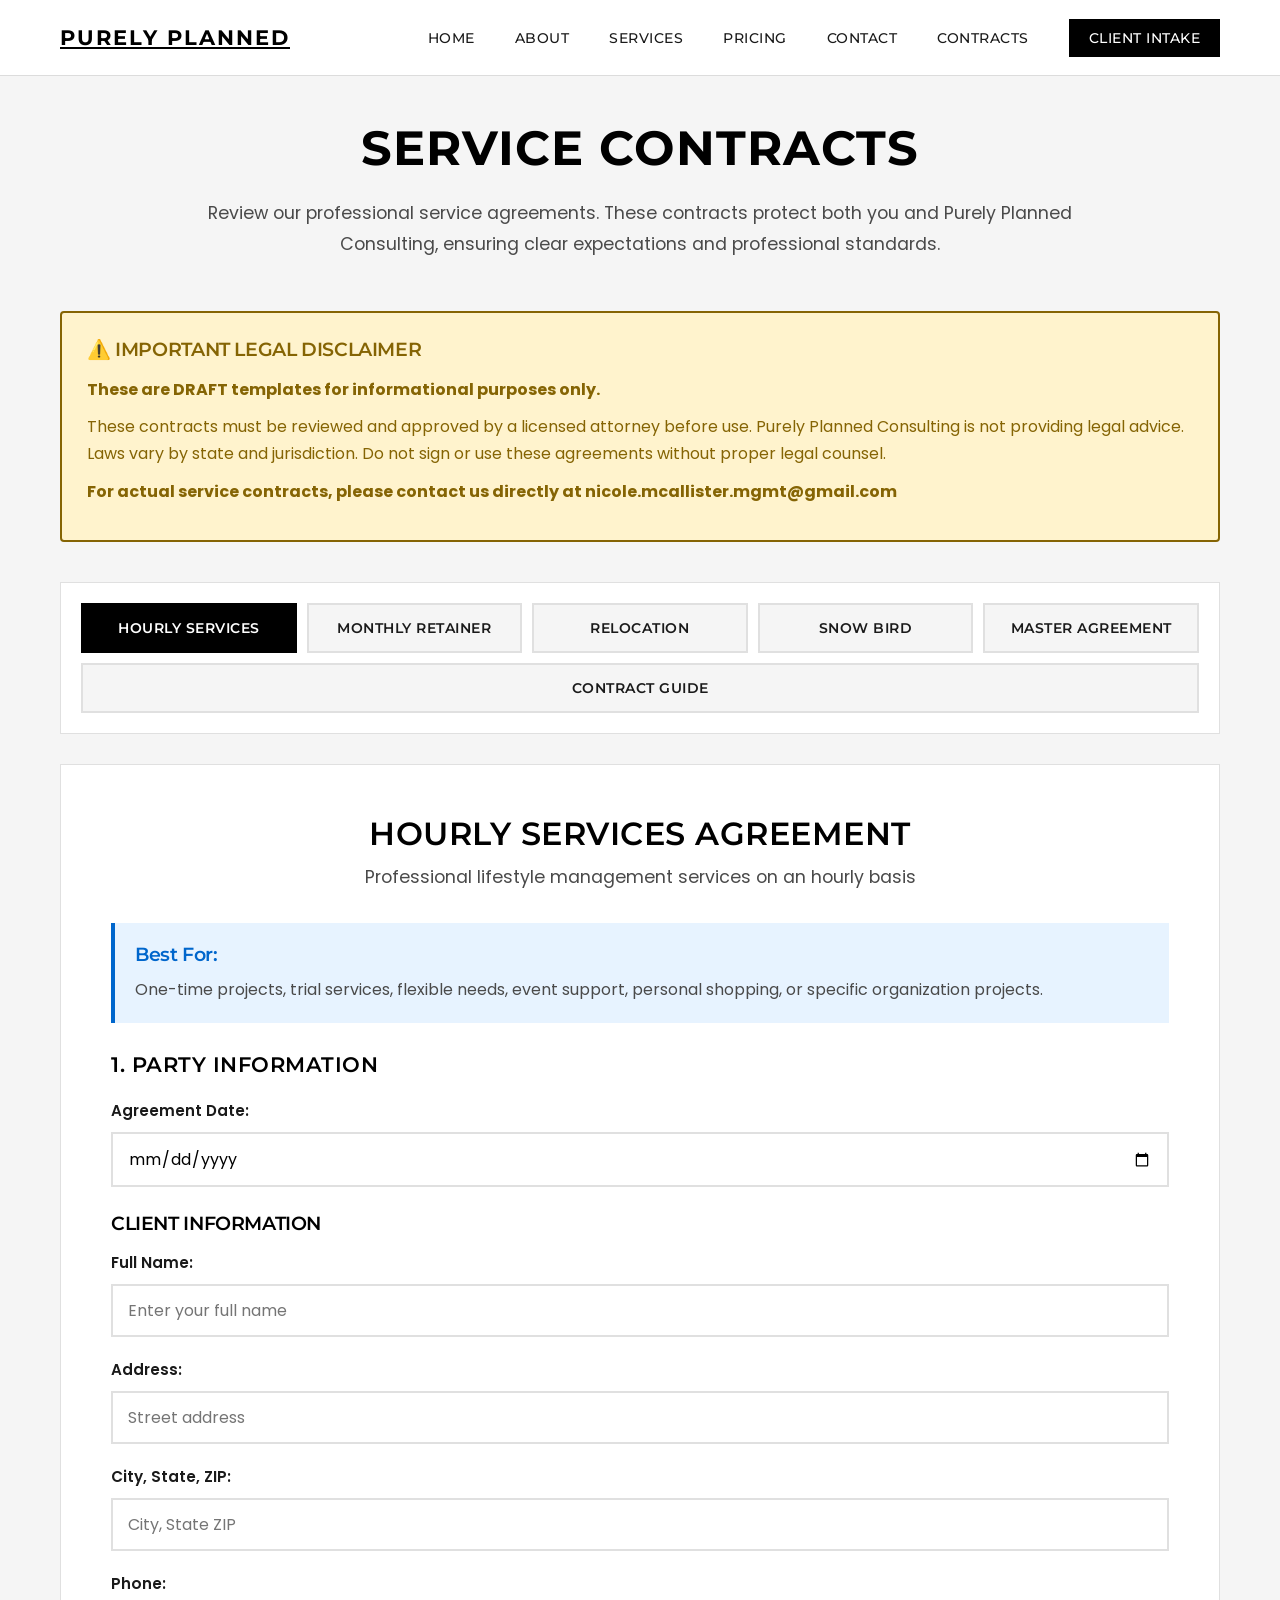
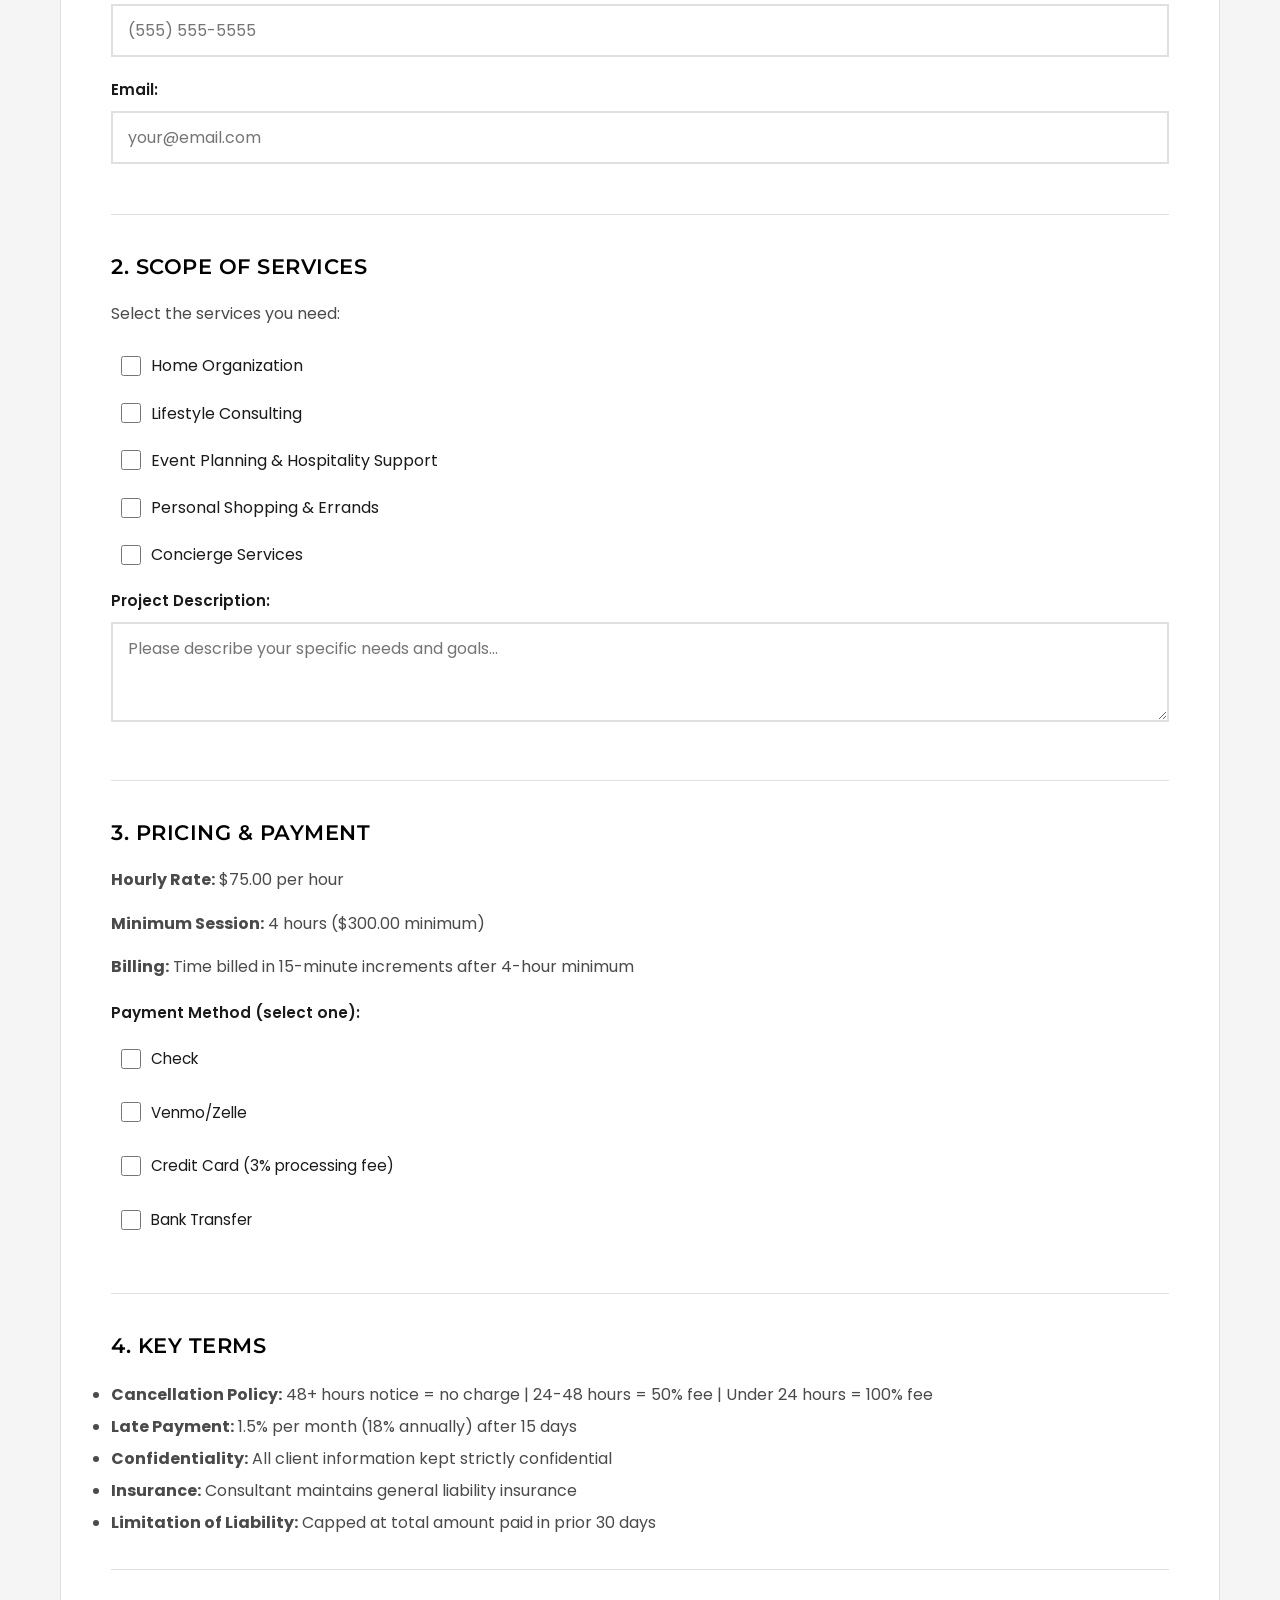
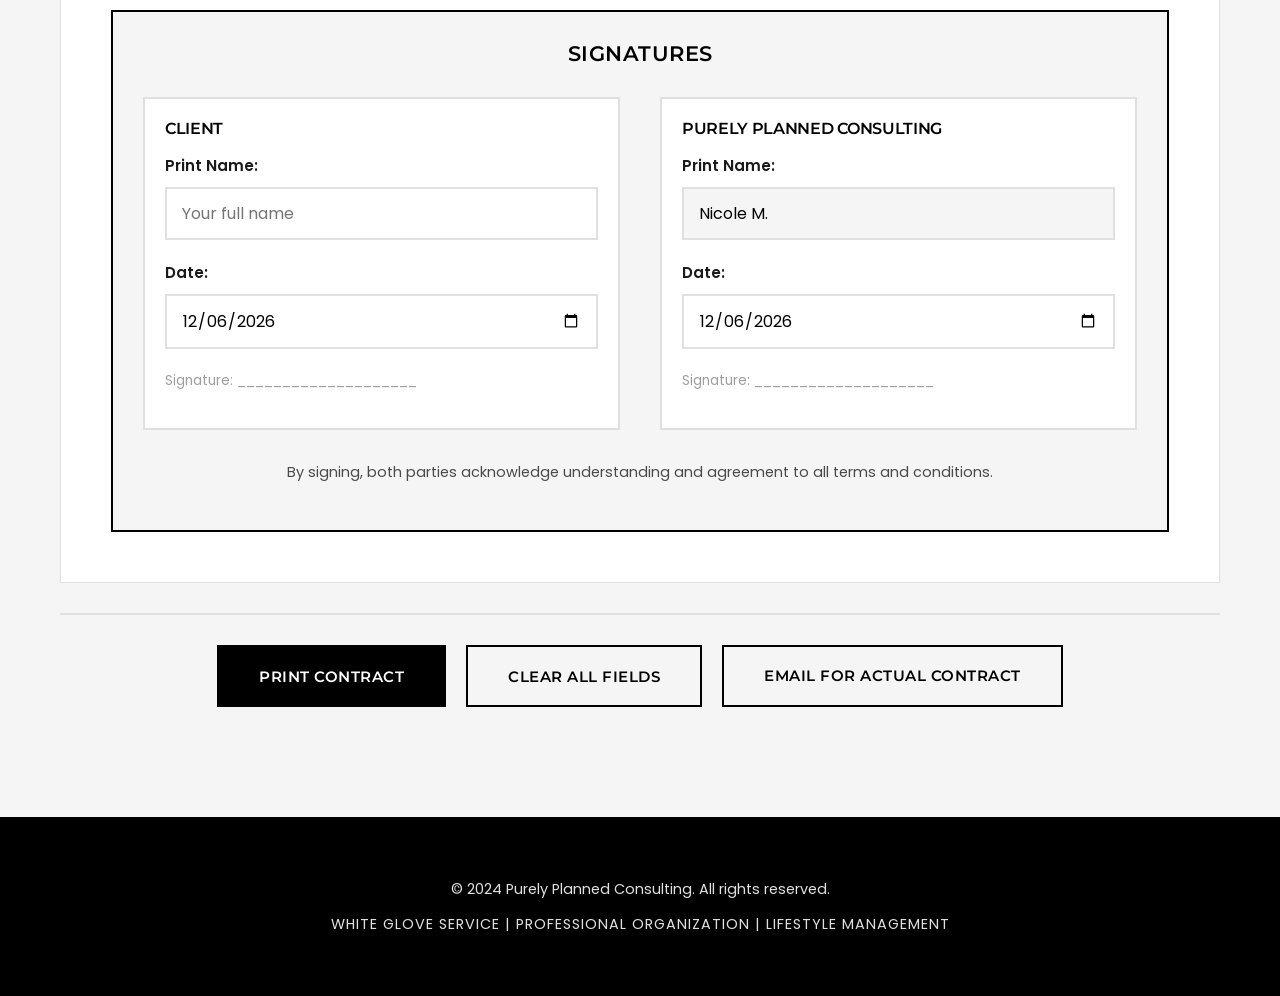
==== contracts.html @ 3cd2826c "Add interactive contracts viewer with fillable forms - Create contracts.html with tab-based interfac" ====
<!DOCTYPE html>
<html lang="en">
<head>
    <meta charset="UTF-8">
    <meta name="viewport" content="width=device-width, initial-scale=1.0">
    <meta name="description" content="Service Contracts - Purely Planned Consulting">
    <title>Service Contracts | Purely Planned Consulting</title>
    <link rel="stylesheet" href="styles.css">
    <link rel="stylesheet" href="intake-styles.css">
    <link rel="preconnect" href="https://fonts.googleapis.com">
    <link rel="preconnect" href="https://fonts.gstatic.com" crossorigin>
    <link href="https://fonts.googleapis.com/css2?family=Montserrat:wght@300;400;500;600;700&family=Poppins:wght@300;400;500;600&display=swap" rel="stylesheet">
    <style>
        .contracts-page {
            padding: 120px 0 80px;
            background-color: var(--color-off-white);
            min-height: 100vh;
        }

        .contracts-header {
            text-align: center;
            max-width: 900px;
            margin: 0 auto 50px;
        }

        .contracts-header h1 {
            color: var(--color-black);
            font-size: 3rem;
            margin-bottom: 20px;
            text-transform: uppercase;
            letter-spacing: 1px;
        }

        .legal-disclaimer {
            background-color: #fff3cd;
            border: 2px solid #856404;
            padding: 25px;
            margin-bottom: 40px;
            border-radius: 4px;
        }

        .legal-disclaimer h3 {
            color: #856404;
            margin-bottom: 15px;
            font-size: 1.2rem;
        }

        .legal-disclaimer p {
            color: #856404;
            margin-bottom: 10px;
            line-height: 1.7;
        }

        .contract-tabs {
            display: flex;
            flex-wrap: wrap;
            gap: 10px;
            margin-bottom: 30px;
            background-color: white;
            padding: 20px;
            border: 1px solid var(--color-very-light-gray);
        }

        .tab-button {
            flex: 1;
            min-width: 180px;
            padding: 15px 20px;
            background-color: var(--color-off-white);
            border: 2px solid var(--color-very-light-gray);
            color: var(--color-dark-gray);
            font-family: var(--font-heading);
            font-size: 0.85rem;
            font-weight: 600;
            text-transform: uppercase;
            letter-spacing: 0.5px;
            cursor: pointer;
            transition: var(--transition-smooth);
        }

        .tab-button:hover {
            border-color: var(--color-black);
            background-color: white;
        }

        .tab-button.active {
            background-color: var(--color-black);
            color: white;
            border-color: var(--color-black);
        }

        .contract-container {
            background-color: white;
            padding: 50px;
            border: 1px solid var(--color-very-light-gray);
            margin-bottom: 30px;
        }

        .contract-content {
            display: none;
        }

        .contract-content.active {
            display: block;
        }

        .contract-title {
            font-size: 2rem;
            color: var(--color-black);
            margin-bottom: 10px;
            text-transform: uppercase;
            letter-spacing: 0.5px;
            text-align: center;
        }

        .contract-subtitle {
            text-align: center;
            color: var(--color-medium-gray);
            margin-bottom: 30px;
            font-size: 1.1rem;
        }

        .contract-section {
            margin-bottom: 40px;
            padding-bottom: 30px;
            border-bottom: 1px solid var(--color-very-light-gray);
        }

        .contract-section:last-child {
            border-bottom: none;
        }

        .section-heading {
            font-size: 1.3rem;
            color: var(--color-black);
            margin-bottom: 20px;
            text-transform: uppercase;
            letter-spacing: 0.5px;
            font-weight: 600;
        }

        .contract-field {
            margin-bottom: 20px;
        }

        .contract-field label {
            display: block;
            font-weight: 600;
            margin-bottom: 8px;
            color: var(--color-dark-gray);
            font-size: 0.95rem;
        }

        .contract-field input[type="text"],
        .contract-field input[type="email"],
        .contract-field input[type="tel"],
        .contract-field input[type="date"],
        .contract-field textarea {
            width: 100%;
            padding: 12px 15px;
            border: 2px solid var(--color-very-light-gray);
            font-family: var(--font-body);
            font-size: 1rem;
            transition: var(--transition-fast);
        }

        .contract-field input:focus,
        .contract-field textarea:focus {
            outline: none;
            border-color: var(--color-black);
        }

        .contract-field textarea {
            resize: vertical;
            min-height: 100px;
        }

        .checkbox-group-contract {
            margin: 10px 0;
        }

        .checkbox-group-contract label {
            display: flex;
            align-items: center;
            padding: 10px;
            cursor: pointer;
            font-weight: normal;
        }

        .checkbox-group-contract input[type="checkbox"] {
            width: 20px;
            height: 20px;
            margin-right: 10px;
        }

        .signature-section {
            margin-top: 40px;
            padding: 30px;
            background-color: var(--color-off-white);
            border: 2px solid var(--color-black);
        }

        .signature-row {
            display: grid;
            grid-template-columns: 1fr 1fr;
            gap: 40px;
            margin-bottom: 30px;
        }

        .signature-box {
            padding: 20px;
            background-color: white;
            border: 2px solid var(--color-very-light-gray);
        }

        .signature-box h4 {
            color: var(--color-black);
            margin-bottom: 15px;
            text-transform: uppercase;
            font-size: 1rem;
        }

        .contract-actions {
            display: flex;
            gap: 20px;
            justify-content: center;
            margin-top: 30px;
            padding: 30px;
            background-color: var(--color-off-white);
            border-top: 2px solid var(--color-very-light-gray);
        }

        .contract-actions .btn {
            min-width: 200px;
        }

        .info-box {
            background-color: #e7f3ff;
            border-left: 4px solid #0066cc;
            padding: 20px;
            margin: 30px 0;
        }

        .info-box h4 {
            color: #0066cc;
            margin-bottom: 10px;
        }

        .info-box p {
            color: var(--color-medium-gray);
            margin: 0;
        }

        @media (max-width: 768px) {
            .contracts-page {
                padding: 100px 0 60px;
            }

            .contracts-header h1 {
                font-size: 2rem;
            }

            .contract-container {
                padding: 30px 20px;
            }

            .tab-button {
                min-width: 100%;
            }

            .signature-row {
                grid-template-columns: 1fr;
                gap: 20px;
            }

            .contract-actions {
                flex-direction: column;
            }

            .contract-actions .btn {
                width: 100%;
            }
        }

        @media print {
            .contract-tabs,
            .contract-actions,
            nav,
            footer,
            .legal-disclaimer,
            .info-box {
                display: none !important;
            }

            .contract-container {
                border: none;
                padding: 20px;
            }

            .contracts-page {
                padding: 0;
            }
        }
    </style>
</head>
<body>
    <!-- Navigation -->
    <nav id="navbar">
        <div class="container">
            <a href="index.html" class="nav-brand">PURELY PLANNED</a>
            <ul class="nav-menu">
                <li><a href="index.html#home" class="nav-link">Home</a></li>
                <li><a href="index.html#about" class="nav-link">About</a></li>
                <li><a href="index.html#services" class="nav-link">Services</a></li>
                <li><a href="index.html#pricing" class="nav-link">Pricing</a></li>
                <li><a href="index.html#contact" class="nav-link">Contact</a></li>
                <li><a href="contracts.html" class="nav-link">Contracts</a></li>
                <li><a href="intake.html" class="nav-link nav-cta">Client Intake</a></li>
            </ul>
            <button class="mobile-menu-toggle" aria-label="Toggle menu">
                <span></span>
                <span></span>
                <span></span>
            </button>
        </div>
    </nav>

    <!-- Contracts Page -->
    <section class="contracts-page">
        <div class="container">
            <div class="contracts-header">
                <h1>Service Contracts</h1>
                <p class="intake-subtitle">Review our professional service agreements. These contracts protect both you and Purely Planned Consulting, ensuring clear expectations and professional standards.</p>
            </div>

            <!-- Legal Disclaimer -->
            <div class="legal-disclaimer">
                <h3>⚠️ IMPORTANT LEGAL DISCLAIMER</h3>
                <p><strong>These are DRAFT templates for informational purposes only.</strong></p>
                <p>These contracts must be reviewed and approved by a licensed attorney before use. Purely Planned Consulting is not providing legal advice. Laws vary by state and jurisdiction. Do not sign or use these agreements without proper legal counsel.</p>
                <p><strong>For actual service contracts, please contact us directly at nicole.mcallister.mgmt@gmail.com</strong></p>
            </div>

            <!-- Contract Tabs -->
            <div class="contract-tabs">
                <button class="tab-button active" data-contract="hourly">Hourly Services</button>
                <button class="tab-button" data-contract="retainer">Monthly Retainer</button>
                <button class="tab-button" data-contract="relocation">Relocation</button>
                <button class="tab-button" data-contract="snowbird">Snow Bird</button>
                <button class="tab-button" data-contract="master">Master Agreement</button>
                <button class="tab-button" data-contract="guide">Contract Guide</button>
            </div>

            <!-- Contract Container -->
            <div class="contract-container">

                <!-- Hourly Services Contract -->
                <div id="hourly-contract" class="contract-content active">
                    <h2 class="contract-title">Hourly Services Agreement</h2>
                    <p class="contract-subtitle">Professional lifestyle management services on an hourly basis</p>

                    <div class="info-box">
                        <h4>Best For:</h4>
                        <p>One-time projects, trial services, flexible needs, event support, personal shopping, or specific organization projects.</p>
                    </div>

                    <!-- Party Information -->
                    <div class="contract-section">
                        <h3 class="section-heading">1. Party Information</h3>

                        <div class="contract-field">
                            <label>Agreement Date:</label>
                            <input type="date" id="hourly-date" class="form-input">
                        </div>

                        <h4 style="margin: 25px 0 15px; color: var(--color-black);">CLIENT INFORMATION</h4>

                        <div class="contract-field">
                            <label>Full Name:</label>
                            <input type="text" id="hourly-client-name" placeholder="Enter your full name">
                        </div>

                        <div class="contract-field">
                            <label>Address:</label>
                            <input type="text" id="hourly-client-address" placeholder="Street address">
                        </div>

                        <div class="contract-field">
                            <label>City, State, ZIP:</label>
                            <input type="text" id="hourly-client-city" placeholder="City, State ZIP">
                        </div>

                        <div class="contract-field">
                            <label>Phone:</label>
                            <input type="tel" id="hourly-client-phone" placeholder="(555) 555-5555">
                        </div>

                        <div class="contract-field">
                            <label>Email:</label>
                            <input type="email" id="hourly-client-email" placeholder="your@email.com">
                        </div>
                    </div>

                    <!-- Scope of Services -->
                    <div class="contract-section">
                        <h3 class="section-heading">2. Scope of Services</h3>
                        <p style="margin-bottom: 15px;">Select the services you need:</p>

                        <div class="checkbox-group-contract">
                            <label><input type="checkbox" name="hourly-services" value="home-organization"> Home Organization</label>
                            <label><input type="checkbox" name="hourly-services" value="lifestyle-consulting"> Lifestyle Consulting</label>
                            <label><input type="checkbox" name="hourly-services" value="event-planning"> Event Planning & Hospitality Support</label>
                            <label><input type="checkbox" name="hourly-services" value="personal-shopping"> Personal Shopping & Errands</label>
                            <label><input type="checkbox" name="hourly-services" value="concierge"> Concierge Services</label>
                        </div>

                        <div class="contract-field">
                            <label>Project Description:</label>
                            <textarea id="hourly-project-description" placeholder="Please describe your specific needs and goals..."></textarea>
                        </div>
                    </div>

                    <!-- Pricing -->
                    <div class="contract-section">
                        <h3 class="section-heading">3. Pricing & Payment</h3>
                        <p><strong>Hourly Rate:</strong> $75.00 per hour</p>
                        <p><strong>Minimum Session:</strong> 4 hours ($300.00 minimum)</p>
                        <p><strong>Billing:</strong> Time billed in 15-minute increments after 4-hour minimum</p>

                        <div class="contract-field" style="margin-top: 20px;">
                            <label>Payment Method (select one):</label>
                            <div class="checkbox-group-contract">
                                <label><input type="checkbox" name="hourly-payment" value="check"> Check</label>
                                <label><input type="checkbox" name="hourly-payment" value="venmo"> Venmo/Zelle</label>
                                <label><input type="checkbox" name="hourly-payment" value="credit"> Credit Card (3% processing fee)</label>
                                <label><input type="checkbox" name="hourly-payment" value="bank"> Bank Transfer</label>
                            </div>
                        </div>
                    </div>

                    <!-- Key Terms -->
                    <div class="contract-section">
                        <h3 class="section-heading">4. Key Terms</h3>
                        <ul style="line-height: 2; color: var(--color-medium-gray);">
                            <li><strong>Cancellation Policy:</strong> 48+ hours notice = no charge | 24-48 hours = 50% fee | Under 24 hours = 100% fee</li>
                            <li><strong>Late Payment:</strong> 1.5% per month (18% annually) after 15 days</li>
                            <li><strong>Confidentiality:</strong> All client information kept strictly confidential</li>
                            <li><strong>Insurance:</strong> Consultant maintains general liability insurance</li>
                            <li><strong>Limitation of Liability:</strong> Capped at total amount paid in prior 30 days</li>
                        </ul>
                    </div>

                    <!-- Signature Section -->
                    <div class="signature-section">
                        <h3 class="section-heading" style="text-align: center; margin-bottom: 30px;">Signatures</h3>
                        <div class="signature-row">
                            <div class="signature-box">
                                <h4>CLIENT</h4>
                                <div class="contract-field">
                                    <label>Print Name:</label>
                                    <input type="text" id="hourly-client-sig-name" placeholder="Your full name">
                                </div>
                                <div class="contract-field">
                                    <label>Date:</label>
                                    <input type="date" id="hourly-client-sig-date">
                                </div>
                                <p style="font-size: 0.85rem; color: var(--color-light-gray); margin-top: 15px;">Signature: ____________________</p>
                            </div>
                            <div class="signature-box">
                                <h4>PURELY PLANNED CONSULTING</h4>
                                <div class="contract-field">
                                    <label>Print Name:</label>
                                    <input type="text" value="Nicole M." readonly style="background-color: var(--color-off-white);">
                                </div>
                                <div class="contract-field">
                                    <label>Date:</label>
                                    <input type="date" id="hourly-consultant-sig-date">
                                </div>
                                <p style="font-size: 0.85rem; color: var(--color-light-gray); margin-top: 15px;">Signature: ____________________</p>
                            </div>
                        </div>
                        <p style="text-align: center; margin-top: 20px; font-size: 0.9rem; color: var(--color-medium-gray);">By signing, both parties acknowledge understanding and agreement to all terms and conditions.</p>
                    </div>
                </div>

                <!-- Additional contract sections will be loaded by JavaScript -->
                <div id="retainer-contract" class="contract-content">
                    <h2 class="contract-title">Monthly Retainer Agreement</h2>
                    <p class="contract-subtitle">Ongoing lifestyle management services with priority benefits</p>

                    <div class="info-box">
                        <h4>Best For:</h4>
                        <p>Clients needing 20+ hours per month, recurring services, priority scheduling, and dedicated support. This is the most cost-effective option for ongoing needs.</p>
                    </div>

                    <p style="text-align: center; padding: 60px; color: var(--color-medium-gray);">
                        <strong>Monthly Retainer Agreement</strong><br><br>
                        For the complete retainer agreement with customizable hour packages, pricing tiers, and comprehensive terms,<br>
                        please contact us at <a href="mailto:nicole.mcallister.mgmt@gmail.com">nicole.mcallister.mgmt@gmail.com</a>
                    </p>

                    <div class="contract-section">
                        <h3 class="section-heading">Key Features</h3>
                        <ul style="line-height: 2; color: var(--color-medium-gray);">
                            <li><strong>Discounted Rates:</strong> $67.50-$75/hour depending on commitment level</li>
                            <li><strong>Priority Scheduling:</strong> Guaranteed availability within preferred time windows</li>
                            <li><strong>Dedicated Support:</strong> Direct line for urgent requests, 4-hour response time</li>
                            <li><strong>Hour Packages:</strong> 20, 30, or 40 hours per month options</li>
                            <li><strong>Rollover Options:</strong> Unused hours may roll to next month</li>
                            <li><strong>All Services Included:</strong> Full access to all service categories</li>
                            <li><strong>Monthly Reports:</strong> Detailed usage and activity summaries</li>
                        </ul>
                    </div>
                </div>

                <div id="relocation-contract" class="contract-content">
                    <h2 class="contract-title">Relocation Services Agreement</h2>
                    <p class="contract-subtitle">Complete moving project management from planning through setup</p>

                    <div class="info-box">
                        <h4>Best For:</h4>
                        <p>Local or long-distance moves, executive relocations, downsizing projects. Comprehensive coordination from pre-move planning through final setup.</p>
                    </div>

                    <p style="text-align: center; padding: 60px; color: var(--color-medium-gray);">
                        <strong>Relocation Services Agreement</strong><br><br>
                        For the complete relocation agreement with multi-phase timelines, vendor coordination protocols, and comprehensive scope options,<br>
                        please contact us at <a href="mailto:nicole.mcallister.mgmt@gmail.com">nicole.mcallister.mgmt@gmail.com</a>
                    </p>

                    <div class="contract-section">
                        <h3 class="section-heading">Service Phases</h3>
                        <ul style="line-height: 2; color: var(--color-medium-gray);">
                            <li><strong>Phase 1 - Pre-Move Planning:</strong> Assessment, decluttering, timeline creation, vendor selection</li>
                            <li><strong>Phase 2 - Packing:</strong> Coordination, supervision, inventory system, special items handling</li>
                            <li><strong>Phase 3 - Move Day:</strong> On-site supervision, mover coordination, problem-solving</li>
                            <li><strong>Phase 4 - Unpacking & Setup:</strong> Organization, placement, home setup, final walkthrough</li>
                        </ul>
                    </div>

                    <div class="contract-section">
                        <h3 class="section-heading">Pricing Options</h3>
                        <ul style="line-height: 2; color: var(--color-medium-gray);">
                            <li><strong>Flat Fee Package:</strong> Starting at $2,000 for local moves (based on scope)</li>
                            <li><strong>Hourly Rate:</strong> $75/hour (estimated hours provided upfront)</li>
                            <li><strong>Hybrid:</strong> Fixed fee for planning + hourly for execution</li>
                        </ul>
                    </div>
                </div>

                <div id="snowbird-contract" class="contract-content">
                    <h2 class="contract-title">Snow Bird Seasonal Services</h2>
                    <p class="contract-subtitle">Property management for seasonal residents</p>

                    <div class="info-box">
                        <h4>Best For:</h4>
                        <p>Clients who split time between two properties (3-6 months each). Perfect for snowbirds heading to Florida, Arizona, or California for winter/summer seasons.</p>
                    </div>

                    <p style="text-align: center; padding: 60px; color: var(--color-medium-gray);">
                        <strong>Snow Bird Seasonal Services Agreement</strong><br><br>
                        For the complete snow bird agreement with property opening/closing protocols, emergency response procedures, and seasonal package pricing,<br>
                        please contact us at <a href="mailto:nicole.mcallister.mgmt@gmail.com">nicole.mcallister.mgmt@gmail.com</a>
                    </p>

                    <div class="contract-section">
                        <h3 class="section-heading">Included Services</h3>

                        <h4 style="margin: 20px 0 10px; color: var(--color-black);">Property Closing (Before Departure)</h4>
                        <ul style="line-height: 2; color: var(--color-medium-gray);">
                            <li>Deep cleaning coordination</li>
                            <li>Pack and store seasonal items</li>
                            <li>Adjust utilities, water, HVAC</li>
                            <li>Security system setup</li>
                            <li>Mail hold/forwarding</li>
                            <li>Final walkthrough</li>
                        </ul>

                        <h4 style="margin: 20px 0 10px; color: var(--color-black);">Property Opening (Before Arrival)</h4>
                        <ul style="line-height: 2; color: var(--color-medium-gray);">
                            <li>Pre-arrival deep cleaning</li>
                            <li>Turn on utilities 48 hours ahead</li>
                            <li>Test all systems</li>
                            <li>Grocery shopping and restocking</li>
                            <li>Unpack seasonal items</li>
                            <li>Welcome home preparation</li>
                        </ul>

                        <h4 style="margin: 20px 0 10px; color: var(--color-black);">During Absence</h4>
                        <ul style="line-height: 2; color: var(--color-medium-gray);">
                            <li>Weekly, bi-weekly, or monthly property checks</li>
                            <li>Visual inspection for issues</li>
                            <li>Run water and flush toilets</li>
                            <li>Mail and package collection</li>
                            <li>Vendor coordination (landscaping, pool, snow removal)</li>
                            <li>Emergency response 24/7</li>
                        </ul>
                    </div>
                </div>

                <div id="master-contract" class="contract-content">
                    <h2 class="contract-title">Master Services Agreement & NDA</h2>
                    <p class="contract-subtitle">Comprehensive confidentiality and service terms</p>

                    <div class="info-box">
                        <h4>Best For:</h4>
                        <p>Executive clients, high-profile individuals, medical professionals, and anyone requiring strict confidentiality. Strongest privacy protections available.</p>
                    </div>

                    <p style="text-align: center; padding: 60px; color: var(--color-medium-gray);">
                        <strong>Master Services Agreement & Non-Disclosure Agreement</strong><br><br>
                        For the complete master agreement with comprehensive confidentiality provisions, professional standards, and umbrella terms for all services,<br>
                        please contact us at <a href="mailto:nicole.mcallister.mgmt@gmail.com">nicole.mcallister.mgmt@gmail.com</a>
                    </p>

                    <div class="contract-section">
                        <h3 class="section-heading">Confidentiality Protections</h3>
                        <ul style="line-height: 2; color: var(--color-medium-gray);">
                            <li><strong>Complete Privacy:</strong> Never disclose client identity, name, address, or details</li>
                            <li><strong>No Photography:</strong> Absolutely no photos without explicit written permission</li>
                            <li><strong>No Social Media:</strong> Never mention, tag, or reference clients online</li>
                            <li><strong>Indefinite Duration:</strong> Confidentiality survives termination forever</li>
                            <li><strong>Property Security:</strong> All access codes, keys kept completely secure</li>
                            <li><strong>Third-Party Restrictions:</strong> Minimal information shared with vendors</li>
                            <li><strong>Professional Discretion:</strong> Enhanced security for executive clients</li>
                        </ul>
                    </div>

                    <div class="contract-section">
                        <h3 class="section-heading">Who Should Use This Agreement</h3>
                        <ul style="line-height: 2; color: var(--color-medium-gray);">
                            <li>Fortune 500 executives and C-suite professionals</li>
                            <li>High-profile individuals requiring discretion</li>
                            <li>Medical professionals and healthcare executives</li>
                            <li>Clients with significant privacy concerns</li>
                            <li>Anyone requiring umbrella agreement for multiple service types</li>
                        </ul>
                    </div>
                </div>

                <div id="guide-contract" class="contract-content">
                    <h2 class="contract-title">Contract Selection Guide</h2>
                    <p class="contract-subtitle">Which contract is right for you?</p>

                    <div class="contract-section">
                        <h3 class="section-heading">Quick Decision Tree</h3>

                        <div style="background-color: var(--color-off-white); padding: 30px; margin: 20px 0;">
                            <h4 style="color: var(--color-black); margin-bottom: 15px;">Is this a one-time project?</h4>
                            <ul style="line-height: 2; color: var(--color-medium-gray);">
                                <li><strong>Moving/Relocation?</strong> → Use <strong>Relocation Services Agreement</strong></li>
                                <li><strong>Other single project?</strong> → Use <strong>Hourly Services Agreement</strong></li>
                            </ul>
                        </div>

                        <div style="background-color: var(--color-off-white); padding: 30px; margin: 20px 0;">
                            <h4 style="color: var(--color-black); margin-bottom: 15px;">Is this ongoing service?</h4>
                            <ul style="line-height: 2; color: var(--color-medium-gray);">
                                <li><strong>20+ hours per month?</strong> → Use <strong>Monthly Retainer Agreement</strong></li>
                                <li><strong>Seasonal/two properties?</strong> → Use <strong>Snow Bird Services Agreement</strong></li>
                                <li><strong>Less than 20 hours/month?</strong> → Use <strong>Hourly Services Agreement</strong></li>
                            </ul>
                        </div>

                        <div style="background-color: var(--color-off-white); padding: 30px; margin: 20px 0;">
                            <h4 style="color: var(--color-black); margin-bottom: 15px;">Extra confidentiality needed?</h4>
                            <ul style="line-height: 2; color: var(--color-medium-gray);">
                                <li><strong>Executive or high-profile?</strong> → Use <strong>Master Services Agreement</strong></li>
                                <li><strong>Standard privacy sufficient?</strong> → Use service-specific agreement</li>
                            </ul>
                        </div>
                    </div>

                    <div class="contract-section">
                        <h3 class="section-heading">What's Included in Each Contract</h3>

                        <h4 style="margin: 20px 0 10px; color: var(--color-black);">1. Hourly Services Agreement</h4>
                        <p style="color: var(--color-medium-gray); margin-bottom: 15px;">✓ $75/hour | 4-hour minimum | Flexible services | Cancellation policy | Confidentiality</p>

                        <h4 style="margin: 20px 0 10px; color: var(--color-black);">2. Monthly Retainer Agreement</h4>
                        <p style="color: var(--color-medium-gray); margin-bottom: 15px;">✓ Discounted rates | Priority scheduling | Hour packages | Rollover options | Monthly reports</p>

                        <h4 style="margin: 20px 0 10px; color: var(--color-black);">3. Relocation Services</h4>
                        <p style="color: var(--color-medium-gray); margin-bottom: 15px;">✓ Multi-phase timeline | Vendor coordination | Packing supervision | Move day support | Setup</p>

                        <h4 style="margin: 20px 0 10px; color: var(--color-black);">4. Snow Bird Services</h4>
                        <p style="color: var(--color-medium-gray); margin-bottom: 15px;">✓ Property opening/closing | Regular checks | Emergency response | Vendor oversight | Travel prep</p>

                        <h4 style="margin: 20px 0 10px; color: var(--color-black);">5. Master Agreement & NDA</h4>
                        <p style="color: var(--color-medium-gray); margin-bottom: 15px;">✓ Comprehensive NDA | Executive privacy | No photography | Indefinite confidentiality</p>
                    </div>

                    <div class="contract-section">
                        <h3 class="section-heading">Next Steps</h3>
                        <ol style="line-height: 2.5; color: var(--color-medium-gray);">
                            <li>Review the appropriate contract for your needs</li>
                            <li>Fill in your information in the fillable fields (optional)</li>
                            <li>Print or download for your records</li>
                            <li>Contact us at <a href="mailto:nicole.mcallister.mgmt@gmail.com">nicole.mcallister.mgmt@gmail.com</a> to discuss</li>
                            <li>Schedule initial consultation to finalize terms</li>
                            <li>Sign attorney-reviewed final agreement before services begin</li>
                        </ol>
                    </div>

                    <div class="info-box" style="background-color: #fff3cd; border-color: #856404;">
                        <h4 style="color: #856404;">Remember:</h4>
                        <p style="color: #856404;">These are informational drafts only. All contracts must be reviewed by a licensed attorney before signing. Contact us directly for attorney-approved service agreements.</p>
                    </div>
                </div>

            </div>

            <!-- Contract Actions -->
            <div class="contract-actions">
                <button class="btn btn-primary" onclick="window.print()">Print Contract</button>
                <button class="btn btn-secondary" onclick="clearAllFields()">Clear All Fields</button>
                <a href="mailto:nicole.mcallister.mgmt@gmail.com?subject=Service Contract Inquiry" class="btn btn-secondary">Email for Actual Contract</a>
            </div>

        </div>
    </section>

    <!-- Footer -->
    <footer class="footer">
        <div class="container">
            <div class="footer-content">
                <p>&copy; 2024 Purely Planned Consulting. All rights reserved.</p>
                <p class="footer-tagline">White Glove Service | Professional Organization | Lifestyle Management</p>
            </div>
        </div>
    </footer>

    <script src="script.js"></script>
    <script>
        // Contract Tab Switching
        const tabButtons = document.querySelectorAll('.tab-button');
        const contractContents = document.querySelectorAll('.contract-content');

        tabButtons.forEach(button => {
            button.addEventListener('click', () => {
                // Remove active class from all buttons and contents
                tabButtons.forEach(btn => btn.classList.remove('active'));
                contractContents.forEach(content => content.classList.remove('active'));

                // Add active class to clicked button
                button.classList.add('active');

                // Show corresponding contract
                const contractType = button.getAttribute('data-contract');
                const contractElement = document.getElementById(`${contractType}-contract`);
                if (contractElement) {
                    contractElement.classList.add('active');
                }

                // Scroll to top of contract
                document.querySelector('.contract-container').scrollIntoView({ behavior: 'smooth', block: 'start' });
            });
        });

        // Clear all fillable fields
        function clearAllFields() {
            if (confirm('Are you sure you want to clear all filled information?')) {
                const inputs = document.querySelectorAll('.contract-field input, .contract-field textarea');
                inputs.forEach(input => {
                    if (!input.hasAttribute('readonly')) {
                        input.value = '';
                    }
                });

                const checkboxes = document.querySelectorAll('.checkbox-group-contract input[type="checkbox"]');
                checkboxes.forEach(checkbox => {
                    checkbox.checked = false;
                });

                alert('All fields have been cleared.');
            }
        }

        // Auto-fill today's date for signature dates
        window.addEventListener('DOMContentLoaded', () => {
            const today = new Date().toISOString().split('T')[0];
            const dateInputs = document.querySelectorAll('input[type="date"]');
            dateInputs.forEach(input => {
                if (!input.value && input.id.includes('sig-date')) {
                    input.value = today;
                }
            });
        });
    </script>
</body>
</html>
---- styles.css ----
/* ==========================================
   MODERN BLACK/WHITE/GRAY DESIGN
   Purely Planned Consulting
   ========================================== */

* {
    margin: 0;
    padding: 0;
    box-sizing: border-box;
}

:root {
    /* Modern Black/White/Gray Color Scheme */
    --color-black: #000000;
    --color-dark-gray: #1a1a1a;
    --color-medium-gray: #4a4a4a;
    --color-light-gray: #9e9e9e;
    --color-very-light-gray: #e0e0e0;
    --color-off-white: #f5f5f5;
    --color-white: #ffffff;
    --color-accent: #2a2a2a;

    /* Typography */
    --font-heading: 'Montserrat', sans-serif;
    --font-body: 'Poppins', sans-serif;

    /* Spacing */
    --section-padding: 100px 0;
    --container-padding: 0 20px;

    /* Transitions */
    --transition-smooth: all 0.3s cubic-bezier(0.4, 0.0, 0.2, 1);
    --transition-fast: all 0.2s ease;
}

html {
    scroll-behavior: smooth;
    font-size: 16px;
}

body {
    font-family: var(--font-body);
    color: var(--color-dark-gray);
    line-height: 1.7;
    overflow-x: hidden;
    background-color: var(--color-white);
}

.container {
    max-width: 1200px;
    margin: 0 auto;
    padding: var(--container-padding);
}

/* ==========================================
   TYPOGRAPHY
   ========================================== */

h1, h2, h3, h4, h5, h6 {
    font-family: var(--font-heading);
    line-height: 1.2;
    margin-bottom: 1rem;
    font-weight: 600;
    letter-spacing: -0.02em;
}

h1 { font-size: 3.5rem; font-weight: 700; }
h2 { font-size: 2.5rem; font-weight: 600; }
h3 { font-size: 1.5rem; font-weight: 600; }
h4 { font-size: 1.2rem; font-weight: 600; }

p {
    margin-bottom: 1rem;
    color: var(--color-medium-gray);
}

.lead {
    font-size: 1.4rem;
    font-weight: 400;
    color: var(--color-dark-gray);
    margin-bottom: 1.5rem;
    line-height: 1.6;
}

/* ==========================================
   BUTTONS
   ========================================== */

.btn {
    display: inline-block;
    padding: 16px 40px;
    font-family: var(--font-heading);
    font-size: 0.95rem;
    font-weight: 600;
    text-decoration: none;
    text-align: center;
    border: 2px solid transparent;
    border-radius: 0;
    cursor: pointer;
    transition: var(--transition-smooth);
    letter-spacing: 0.5px;
    text-transform: uppercase;
}

.btn-primary {
    background-color: var(--color-black);
    color: white;
    border-color: var(--color-black);
}

.btn-primary:hover {
    background-color: var(--color-white);
    color: var(--color-black);
    transform: translateY(-2px);
    box-shadow: 0 10px 30px rgba(0, 0, 0, 0.15);
}

.btn-secondary {
    background-color: transparent;
    color: var(--color-black);
    border-color: var(--color-black);
}

.btn-secondary:hover {
    background-color: var(--color-black);
    color: white;
}

/* ==========================================
   NAVIGATION
   ========================================== */

#navbar {
    position: fixed;
    top: 0;
    left: 0;
    right: 0;
    background-color: rgba(255, 255, 255, 0.98);
    box-shadow: 0 1px 0 rgba(0, 0, 0, 0.1);
    z-index: 1000;
    transition: var(--transition-smooth);
    backdrop-filter: blur(10px);
}

#navbar .container {
    display: flex;
    justify-content: space-between;
    align-items: center;
    padding: 20px;
}

.nav-brand {
    font-family: var(--font-heading);
    font-size: 1.3rem;
    font-weight: 700;
    color: var(--color-black);
    letter-spacing: 2px;
}

.nav-menu {
    display: flex;
    list-style: none;
    gap: 40px;
    align-items: center;
}

.nav-link {
    text-decoration: none;
    color: var(--color-dark-gray);
    font-weight: 500;
    font-size: 0.9rem;
    transition: var(--transition-fast);
    position: relative;
    text-transform: uppercase;
    letter-spacing: 0.5px;
    font-family: var(--font-heading);
}

.nav-link::after {
    content: '';
    position: absolute;
    bottom: -5px;
    left: 0;
    width: 0;
    height: 2px;
    background-color: var(--color-black);
    transition: var(--transition-smooth);
}

.nav-link:hover {
    color: var(--color-black);
}

.nav-link:hover::after {
    width: 100%;
}

.nav-link.nav-cta {
    background-color: var(--color-black);
    color: white;
    padding: 10px 20px;
}

.nav-link.nav-cta:hover {
    background-color: var(--color-dark-gray);
}

.nav-link.nav-cta::after {
    display: none;
}

.mobile-menu-toggle {
    display: none;
    flex-direction: column;
    background: none;
    border: none;
    cursor: pointer;
    padding: 5px;
}

.mobile-menu-toggle span {
    width: 25px;
    height: 2px;
    background-color: var(--color-black);
    margin: 4px 0;
    transition: var(--transition-smooth);
}

/* ==========================================
   HERO SECTION
   ========================================== */

.hero {
    position: relative;
    min-height: 100vh;
    display: flex;
    align-items: center;
    justify-content: center;
    background: linear-gradient(135deg, var(--color-dark-gray) 0%, var(--color-black) 100%);
    text-align: center;
    padding-top: 80px;
}

.hero-overlay {
    position: absolute;
    top: 0;
    left: 0;
    right: 0;
    bottom: 0;
    background: repeating-linear-gradient(
        90deg,
        transparent,
        transparent 2px,
        rgba(255, 255, 255, 0.03) 2px,
        rgba(255, 255, 255, 0.03) 4px
    );
}

.hero-content {
    position: relative;
    z-index: 1;
    max-width: 900px;
}

.hero-title {
    font-size: 4.5rem;
    color: white;
    margin-bottom: 1rem;
    font-weight: 700;
    letter-spacing: -1px;
    text-transform: uppercase;
}

.hero-subtitle {
    font-size: 1.8rem;
    color: white;
    margin-bottom: 1rem;
    font-weight: 300;
    letter-spacing: 1px;
    font-family: var(--font-heading);
}

.hero-description {
    font-size: 1.1rem;
    color: var(--color-very-light-gray);
    margin-bottom: 3rem;
    font-weight: 300;
}

.hero-buttons {
    display: flex;
    gap: 20px;
    justify-content: center;
    flex-wrap: wrap;
}

.hero .btn-primary {
    background-color: white;
    color: var(--color-black);
    border-color: white;
}

.hero .btn-primary:hover {
    background-color: transparent;
    color: white;
}

.hero .btn-secondary {
    border-color: white;
    color: white;
}

.hero .btn-secondary:hover {
    background-color: white;
    color: var(--color-black);
}

/* ==========================================
   SECTION HEADERS
   ========================================== */

.section-header {
    text-align: center;
    margin-bottom: 60px;
}

.section-header h2 {
    color: var(--color-black);
    margin-bottom: 15px;
    font-weight: 700;
    text-transform: uppercase;
    letter-spacing: 1px;
}

.section-divider {
    width: 60px;
    height: 3px;
    background-color: var(--color-black);
    margin: 0 auto 20px;
}

.section-description {
    font-size: 1.1rem;
    color: var(--color-medium-gray);
    max-width: 700px;
    margin: 0 auto;
}

/* ==========================================
   ABOUT SECTION
   ========================================== */

.about {
    padding: var(--section-padding);
    background-color: var(--color-white);
}

.about-content {
    max-width: 1000px;
    margin: 0 auto;
}

.about-text p {
    font-size: 1.1rem;
    line-height: 1.8;
    margin-bottom: 1.5rem;
}

.about-highlights {
    margin-top: 60px;
    display: grid;
    gap: 40px;
}

.highlight-item {
    display: flex;
    align-items: flex-start;
    gap: 25px;
    padding: 30px;
    border: 1px solid var(--color-very-light-gray);
    transition: var(--transition-smooth);
}

.highlight-item:hover {
    border-color: var(--color-black);
    transform: translateX(10px);
}

.highlight-icon {
    flex-shrink: 0;
    width: 50px;
    height: 50px;
    display: flex;
    align-items: center;
    justify-content: center;
}

.highlight-icon svg {
    width: 100%;
    height: 100%;
    stroke: var(--color-black);
}

.highlight-text h4 {
    color: var(--color-black);
    margin-bottom: 8px;
    text-transform: uppercase;
    letter-spacing: 0.5px;
    font-size: 1rem;
}

.highlight-text p {
    margin: 0;
    color: var(--color-medium-gray);
    font-size: 0.95rem;
}

/* ==========================================
   SERVICES SECTION
   ========================================== */

.services {
    padding: var(--section-padding);
    background-color: var(--color-off-white);
}

.services-grid {
    display: grid;
    grid-template-columns: repeat(auto-fit, minmax(350px, 1fr));
    gap: 30px;
}

.service-card {
    background-color: white;
    padding: 40px;
    border: 1px solid var(--color-very-light-gray);
    transition: var(--transition-smooth);
    position: relative;
}

.service-card:hover {
    transform: translateY(-5px);
    box-shadow: 0 20px 40px rgba(0, 0, 0, 0.1);
    border-color: var(--color-black);
}

.service-card.featured {
    border: 2px solid var(--color-black);
}

.service-badge {
    position: absolute;
    top: 20px;
    right: 20px;
    background-color: var(--color-black);
    color: white;
    padding: 5px 15px;
    font-size: 0.75rem;
    font-weight: 600;
    text-transform: uppercase;
    letter-spacing: 0.5px;
}

.service-icon {
    width: 60px;
    height: 60px;
    margin-bottom: 25px;
}

.service-icon svg {
    width: 100%;
    height: 100%;
    stroke: var(--color-black);
    stroke-width: 1.5;
}

.service-card h3 {
    color: var(--color-black);
    margin-bottom: 15px;
    font-size: 1.4rem;
    text-transform: uppercase;
    letter-spacing: 0.5px;
}

.service-card > p {
    margin-bottom: 25px;
    line-height: 1.7;
    color: var(--color-medium-gray);
}

.service-features {
    list-style: none;
    margin-top: 25px;
}

.service-features li {
    padding: 10px 0;
    padding-left: 25px;
    position: relative;
    color: var(--color-medium-gray);
    font-size: 0.95rem;
    border-bottom: 1px solid var(--color-very-light-gray);
}

.service-features li:last-child {
    border-bottom: none;
}

.service-features li::before {
    content: '▸';
    position: absolute;
    left: 0;
    color: var(--color-black);
    font-weight: bold;
}

/* ==========================================
   PRICING SECTION
   ========================================== */

.pricing {
    padding: var(--section-padding);
    background-color: var(--color-white);
}

.pricing-grid {
    display: grid;
    grid-template-columns: repeat(auto-fit, minmax(320px, 1fr));
    gap: 30px;
    margin-bottom: 50px;
}

.pricing-card {
    background-color: white;
    border: 2px solid var(--color-very-light-gray);
    padding: 50px 35px;
    text-align: center;
    transition: var(--transition-smooth);
    position: relative;
}

.pricing-card:hover {
    transform: translateY(-10px);
    box-shadow: 0 20px 40px rgba(0, 0, 0, 0.1);
    border-color: var(--color-black);
}

.pricing-card.featured {
    border-color: var(--color-black);
    border-width: 3px;
}

.featured-badge {
    position: absolute;
    top: -15px;
    left: 50%;
    transform: translateX(-50%);
    background-color: var(--color-black);
    color: white;
    padding: 8px 25px;
    font-size: 0.75rem;
    font-weight: 700;
    text-transform: uppercase;
    letter-spacing: 1px;
}

.pricing-header h3 {
    color: var(--color-black);
    margin-bottom: 25px;
    text-transform: uppercase;
    letter-spacing: 1px;
    font-size: 1.2rem;
}

.price {
    margin: 30px 0;
}

.price-amount {
    display: block;
    font-size: 3.5rem;
    font-weight: 700;
    color: var(--color-black);
    font-family: var(--font-heading);
    line-height: 1;
}

.price-period {
    display: block;
    font-size: 0.9rem;
    color: var(--color-medium-gray);
    margin-top: 10px;
    text-transform: uppercase;
    letter-spacing: 0.5px;
}

.pricing-features {
    margin: 35px 0;
}

.pricing-features ul {
    list-style: none;
    text-align: left;
}

.pricing-features li {
    padding: 15px 0;
    padding-left: 30px;
    position: relative;
    color: var(--color-medium-gray);
    border-bottom: 1px solid var(--color-very-light-gray);
    font-size: 0.95rem;
}

.pricing-features li::before {
    content: '✓';
    position: absolute;
    left: 0;
    color: var(--color-black);
    font-weight: bold;
    font-size: 1.2rem;
}

.pricing-features li:last-child {
    border-bottom: none;
}

.pricing-card .btn {
    margin-top: 25px;
    width: 100%;
}

.pricing-note {
    max-width: 900px;
    margin: 50px auto 0;
    padding: 30px;
    background-color: var(--color-off-white);
    border-left: 4px solid var(--color-black);
}

.pricing-note p {
    margin: 0;
    font-size: 0.95rem;
    color: var(--color-medium-gray);
    line-height: 1.8;
}

/* ==========================================
   TESTIMONIALS SECTION
   ========================================== */

.testimonials {
    padding: var(--section-padding);
    background-color: var(--color-dark-gray);
}

.testimonials .section-header h2 {
    color: white;
}

.testimonials .section-divider {
    background-color: white;
}

.testimonials-grid {
    display: grid;
    grid-template-columns: repeat(auto-fit, minmax(300px, 1fr));
    gap: 30px;
}

.testimonial-card {
    background-color: white;
    padding: 40px;
    transition: var(--transition-smooth);
    border: 1px solid transparent;
}

.testimonial-card:hover {
    transform: translateY(-5px);
    border-color: var(--color-very-light-gray);
}

.testimonial-stars {
    color: var(--color-black);
    font-size: 1.3rem;
    margin-bottom: 20px;
}

.testimonial-text {
    font-style: italic;
    color: var(--color-medium-gray);
    line-height: 1.8;
    margin-bottom: 20px;
    font-size: 1rem;
}

.testimonial-author {
    color: var(--color-black);
    font-weight: 600;
    margin: 0;
    text-transform: uppercase;
    font-size: 0.85rem;
    letter-spacing: 0.5px;
}

/* ==========================================
   CONTACT SECTION
   ========================================== */

.contact {
    padding: var(--section-padding);
    background-color: var(--color-off-white);
}

.contact-content {
    display: grid;
    grid-template-columns: 1.5fr 1fr;
    gap: 60px;
    max-width: 1100px;
    margin: 0 auto;
}

.contact-form-wrapper {
    background-color: white;
    padding: 50px;
    border: 1px solid var(--color-very-light-gray);
}

.contact-form-wrapper h3 {
    margin-bottom: 15px;
    text-transform: uppercase;
    letter-spacing: 1px;
}

.form-intro {
    margin-bottom: 30px;
    font-size: 0.95rem;
    color: var(--color-medium-gray);
}

.form-intro a {
    color: var(--color-black);
    font-weight: 600;
    text-decoration: underline;
}

.form-group {
    margin-bottom: 25px;
}

.form-group label {
    display: block;
    margin-bottom: 10px;
    color: var(--color-dark-gray);
    font-weight: 600;
    font-size: 0.9rem;
    text-transform: uppercase;
    letter-spacing: 0.5px;
}

.form-group input,
.form-group select,
.form-group textarea {
    width: 100%;
    padding: 15px;
    border: 2px solid var(--color-very-light-gray);
    border-radius: 0;
    font-family: var(--font-body);
    font-size: 1rem;
    transition: var(--transition-fast);
    background-color: white;
}

.form-group input:focus,
.form-group select:focus,
.form-group textarea:focus {
    outline: none;
    border-color: var(--color-black);
}

.form-group textarea {
    resize: vertical;
    min-height: 150px;
}

.contact-form .btn {
    width: 100%;
    margin-top: 15px;
}

.form-message {
    margin-top: 25px;
    padding: 20px;
    text-align: center;
    display: none;
    font-weight: 500;
}

.form-message.success {
    background-color: var(--color-off-white);
    color: var(--color-black);
    border: 2px solid var(--color-black);
    display: block;
}

.form-message.error {
    background-color: var(--color-off-white);
    color: #c00;
    border: 2px solid #c00;
    display: block;
}

.contact-info {
    display: flex;
    flex-direction: column;
    gap: 35px;
}

.contact-info-item h4 {
    color: var(--color-black);
    margin-bottom: 12px;
    font-size: 1.1rem;
    text-transform: uppercase;
    letter-spacing: 0.5px;
}

.contact-info-item p {
    margin: 5px 0;
    line-height: 1.8;
    font-size: 0.95rem;
}

.contact-info-item a {
    color: var(--color-medium-gray);
    text-decoration: none;
    transition: var(--transition-fast);
}

.contact-info-item a:hover {
    color: var(--color-black);
}

.cta-link {
    font-weight: 600;
    color: var(--color-black) !important;
    text-decoration: underline;
}

.small-text {
    font-size: 0.85rem;
    color: var(--color-light-gray);
}

/* ==========================================
   FOOTER
   ========================================== */

.footer {
    background-color: var(--color-black);
    color: white;
    padding: 50px 0;
    text-align: center;
}

.footer-content p {
    margin: 10px 0;
    color: var(--color-very-light-gray);
    font-size: 0.9rem;
}

.footer-tagline {
    font-size: 0.85rem;
    color: var(--color-light-gray);
    text-transform: uppercase;
    letter-spacing: 1px;
}

/* ==========================================
   RESPONSIVE DESIGN
   ========================================== */

@media (max-width: 968px) {
    :root {
        --section-padding: 70px 0;
    }

    h1 { font-size: 2.5rem; }
    h2 { font-size: 2rem; }
    h3 { font-size: 1.3rem; }

    .hero-title {
        font-size: 3rem;
    }

    .hero-subtitle {
        font-size: 1.4rem;
    }

    .contact-content {
        grid-template-columns: 1fr;
        gap: 40px;
    }

    .services-grid,
    .pricing-grid {
        grid-template-columns: 1fr;
    }
}

@media (max-width: 768px) {
    .nav-menu {
        position: fixed;
        left: -100%;
        top: 70px;
        flex-direction: column;
        background-color: white;
        width: 100%;
        text-align: center;
        transition: 0.3s;
        box-shadow: 0 10px 27px rgba(0, 0, 0, 0.1);
        padding: 20px 0;
        gap: 0;
    }

    .nav-menu.active {
        left: 0;
    }

    .nav-menu li {
        padding: 15px 0;
        width: 100%;
    }

    .nav-link.nav-cta {
        display: inline-block;
        margin: 10px 0;
    }

    .mobile-menu-toggle {
        display: flex;
    }

    .mobile-menu-toggle.active span:nth-child(1) {
        transform: rotate(-45deg) translate(-6px, 6px);
    }

    .mobile-menu-toggle.active span:nth-child(2) {
        opacity: 0;
    }

    .mobile-menu-toggle.active span:nth-child(3) {
        transform: rotate(45deg) translate(-6px, -6px);
    }

    .hero-title {
        font-size: 2.5rem;
    }

    .hero-subtitle {
        font-size: 1.2rem;
    }

    .hero-buttons {
        flex-direction: column;
        align-items: stretch;
    }

    .hero-buttons .btn {
        width: 100%;
    }

    .testimonials-grid {
        grid-template-columns: 1fr;
    }

    .contact-form-wrapper {
        padding: 30px;
    }
}

@media (max-width: 480px) {
    .container {
        padding: 0 15px;
    }

    :root {
        --section-padding: 50px 0;
    }

    .hero-title {
        font-size: 2rem;
    }

    .hero-subtitle {
        font-size: 1rem;
    }

    .btn {
        padding: 14px 30px;
        font-size: 0.85rem;
    }

    .service-card,
    .contact-form-wrapper {
        padding: 25px;
    }

    .pricing-card {
        padding: 40px 25px;
    }

    .price-amount {
        font-size: 2.5rem;
    }
}

/* ==========================================
   UTILITY CLASSES
   ========================================== */

.text-center {
    text-align: center;
}

/* Smooth scroll offset for fixed nav */
section {
    scroll-margin-top: 80px;
}

/* Focus styles for accessibility */
*:focus {
    outline: 2px solid var(--color-black);
    outline-offset: 2px;
}

button:focus,
a:focus {
    outline: 2px solid var(--color-black);
    outline-offset: 2px;
}
---- intake-styles.css ----
/* ==========================================
   INTAKE FORM SPECIFIC STYLES
   ========================================== */

.intake-form-section {
    padding: 120px 0 80px;
    background-color: var(--color-off-white);
    min-height: 100vh;
}

.intake-header {
    text-align: center;
    max-width: 800px;
    margin: 0 auto 60px;
}

.intake-header h1 {
    color: var(--color-black);
    font-size: 3rem;
    margin-bottom: 20px;
    text-transform: uppercase;
    letter-spacing: 1px;
}

.intake-subtitle {
    font-size: 1.1rem;
    color: var(--color-medium-gray);
    line-height: 1.8;
    margin-bottom: 20px;
}

.required-note {
    font-size: 0.9rem;
    color: var(--color-light-gray);
    font-style: italic;
}

/* Form Container */
.intake-form {
    max-width: 900px;
    margin: 0 auto;
    background-color: white;
    padding: 50px;
    border: 1px solid var(--color-very-light-gray);
}

/* Form Sections */
.form-section {
    margin-bottom: 50px;
    padding-bottom: 40px;
    border-bottom: 2px solid var(--color-very-light-gray);
}

.form-section:last-of-type {
    border-bottom: none;
}

.section-title {
    font-size: 1.5rem;
    color: var(--color-black);
    margin-bottom: 30px;
    text-transform: uppercase;
    letter-spacing: 0.5px;
    font-weight: 600;
}

/* Form Rows & Groups */
.form-row {
    display: grid;
    grid-template-columns: 1fr 1fr;
    gap: 25px;
    margin-bottom: 25px;
}

.form-row:last-child {
    margin-bottom: 0;
}

.form-group {
    display: flex;
    flex-direction: column;
}

.form-group.full-width {
    grid-column: 1 / -1;
}

.form-group label {
    display: block;
    margin-bottom: 10px;
    color: var(--color-dark-gray);
    font-weight: 600;
    font-size: 0.9rem;
    text-transform: uppercase;
    letter-spacing: 0.3px;
}

.form-group input[type="text"],
.form-group input[type="email"],
.form-group input[type="tel"],
.form-group input[type="number"],
.form-group select,
.form-group textarea {
    width: 100%;
    padding: 15px;
    border: 2px solid var(--color-very-light-gray);
    border-radius: 0;
    font-family: var(--font-body);
    font-size: 1rem;
    transition: var(--transition-fast);
    background-color: white;
}

.form-group input:focus,
.form-group select:focus,
.form-group textarea:focus {
    outline: none;
    border-color: var(--color-black);
}

.form-group input.error,
.form-group select.error,
.form-group textarea.error {
    border-color: #c00;
}

.form-group textarea {
    resize: vertical;
    min-height: 120px;
}

/* Character Counter */
.char-count {
    float: right;
    font-size: 0.85rem;
    color: var(--color-light-gray);
    font-weight: normal;
    text-transform: none;
}

/* Error Messages */
.error-message {
    display: none;
    color: #c00;
    font-size: 0.85rem;
    margin-top: 8px;
    font-weight: 500;
}

.error-message.show {
    display: block;
}

/* Radio & Checkbox Groups */
.radio-group,
.checkbox-group {
    display: flex;
    flex-direction: column;
    gap: 15px;
    margin-top: 10px;
}

.radio-label,
.checkbox-label {
    display: flex;
    align-items: center;
    cursor: pointer;
    font-weight: normal;
    text-transform: none;
    font-size: 1rem;
    color: var(--color-medium-gray);
    padding: 12px;
    border: 1px solid var(--color-very-light-gray);
    transition: var(--transition-fast);
}

.radio-label:hover,
.checkbox-label:hover {
    border-color: var(--color-light-gray);
    background-color: var(--color-off-white);
}

.radio-label input[type="radio"],
.checkbox-label input[type="checkbox"] {
    width: 20px;
    height: 20px;
    margin-right: 12px;
    cursor: pointer;
}

.radio-label span,
.checkbox-label span {
    flex: 1;
}

.consent-label {
    background-color: var(--color-off-white);
    padding: 20px;
    border: 2px solid var(--color-very-light-gray);
}

.consent-label:hover {
    border-color: var(--color-black);
}

/* CAPTCHA Section */
.captcha-section {
    background-color: var(--color-off-white);
    padding: 30px;
    border: 2px solid var(--color-black);
}

.captcha-instruction {
    font-size: 1rem;
    color: var(--color-medium-gray);
    margin-bottom: 20px;
}

.captcha-question {
    font-size: 1.3rem;
    color: var(--color-black);
    font-weight: 700;
    margin-bottom: 15px;
}

.btn-refresh {
    background-color: var(--color-medium-gray);
    color: white;
    border: none;
    padding: 15px 25px;
    cursor: pointer;
    font-family: var(--font-heading);
    font-size: 0.85rem;
    font-weight: 600;
    text-transform: uppercase;
    letter-spacing: 0.5px;
    transition: var(--transition-smooth);
    width: 100%;
}

.btn-refresh:hover {
    background-color: var(--color-black);
}

/* Form Actions */
.form-actions {
    display: flex;
    gap: 20px;
    justify-content: center;
    margin-top: 40px;
}

.btn-submit {
    min-width: 250px;
}

/* Form Messages */
.form-message {
    margin-top: 30px;
    padding: 25px;
    text-align: center;
    display: none;
    font-weight: 500;
    font-size: 1rem;
    border: 2px solid;
}

.form-message.success {
    background-color: var(--color-off-white);
    color: var(--color-black);
    border-color: var(--color-black);
    display: block;
}

.form-message.error {
    background-color: #fff5f5;
    color: #c00;
    border-color: #c00;
    display: block;
}

.form-message.warning {
    background-color: #fffbf0;
    color: #856404;
    border-color: #ffc107;
    display: block;
}

/* Honeypot (hidden field for spam detection) */
.honeypot {
    position: absolute;
    left: -9999px;
    width: 1px;
    height: 1px;
    opacity: 0;
}

/* Utility Classes */
.mt-2 {
    margin-top: 15px;
}

/* Responsive Design */
@media (max-width: 768px) {
    .intake-form-section {
        padding: 100px 0 60px;
    }

    .intake-header h1 {
        font-size: 2rem;
    }

    .intake-form {
        padding: 30px 20px;
    }

    .form-row {
        grid-template-columns: 1fr;
        gap: 20px;
    }

    .form-section {
        margin-bottom: 35px;
        padding-bottom: 30px;
    }

    .section-title {
        font-size: 1.3rem;
    }

    .form-actions {
        flex-direction: column;
    }

    .form-actions .btn {
        width: 100%;
    }

    .checkbox-group {
        gap: 10px;
    }
}

@media (max-width: 480px) {
    .intake-header h1 {
        font-size: 1.6rem;
    }

    .intake-subtitle {
        font-size: 1rem;
    }

    .intake-form {
        padding: 20px 15px;
    }

    .captcha-question {
        font-size: 1.1rem;
    }
}

/* Loading State */
.btn-submit.loading {
    position: relative;
    color: transparent;
}

.btn-submit.loading::after {
    content: "";
    position: absolute;
    width: 20px;
    height: 20px;
    top: 50%;
    left: 50%;
    margin-left: -10px;
    margin-top: -10px;
    border: 3px solid white;
    border-radius: 50%;
    border-top-color: transparent;
    animation: spinner 0.6s linear infinite;
}

@keyframes spinner {
    to {
        transform: rotate(360deg);
    }
}
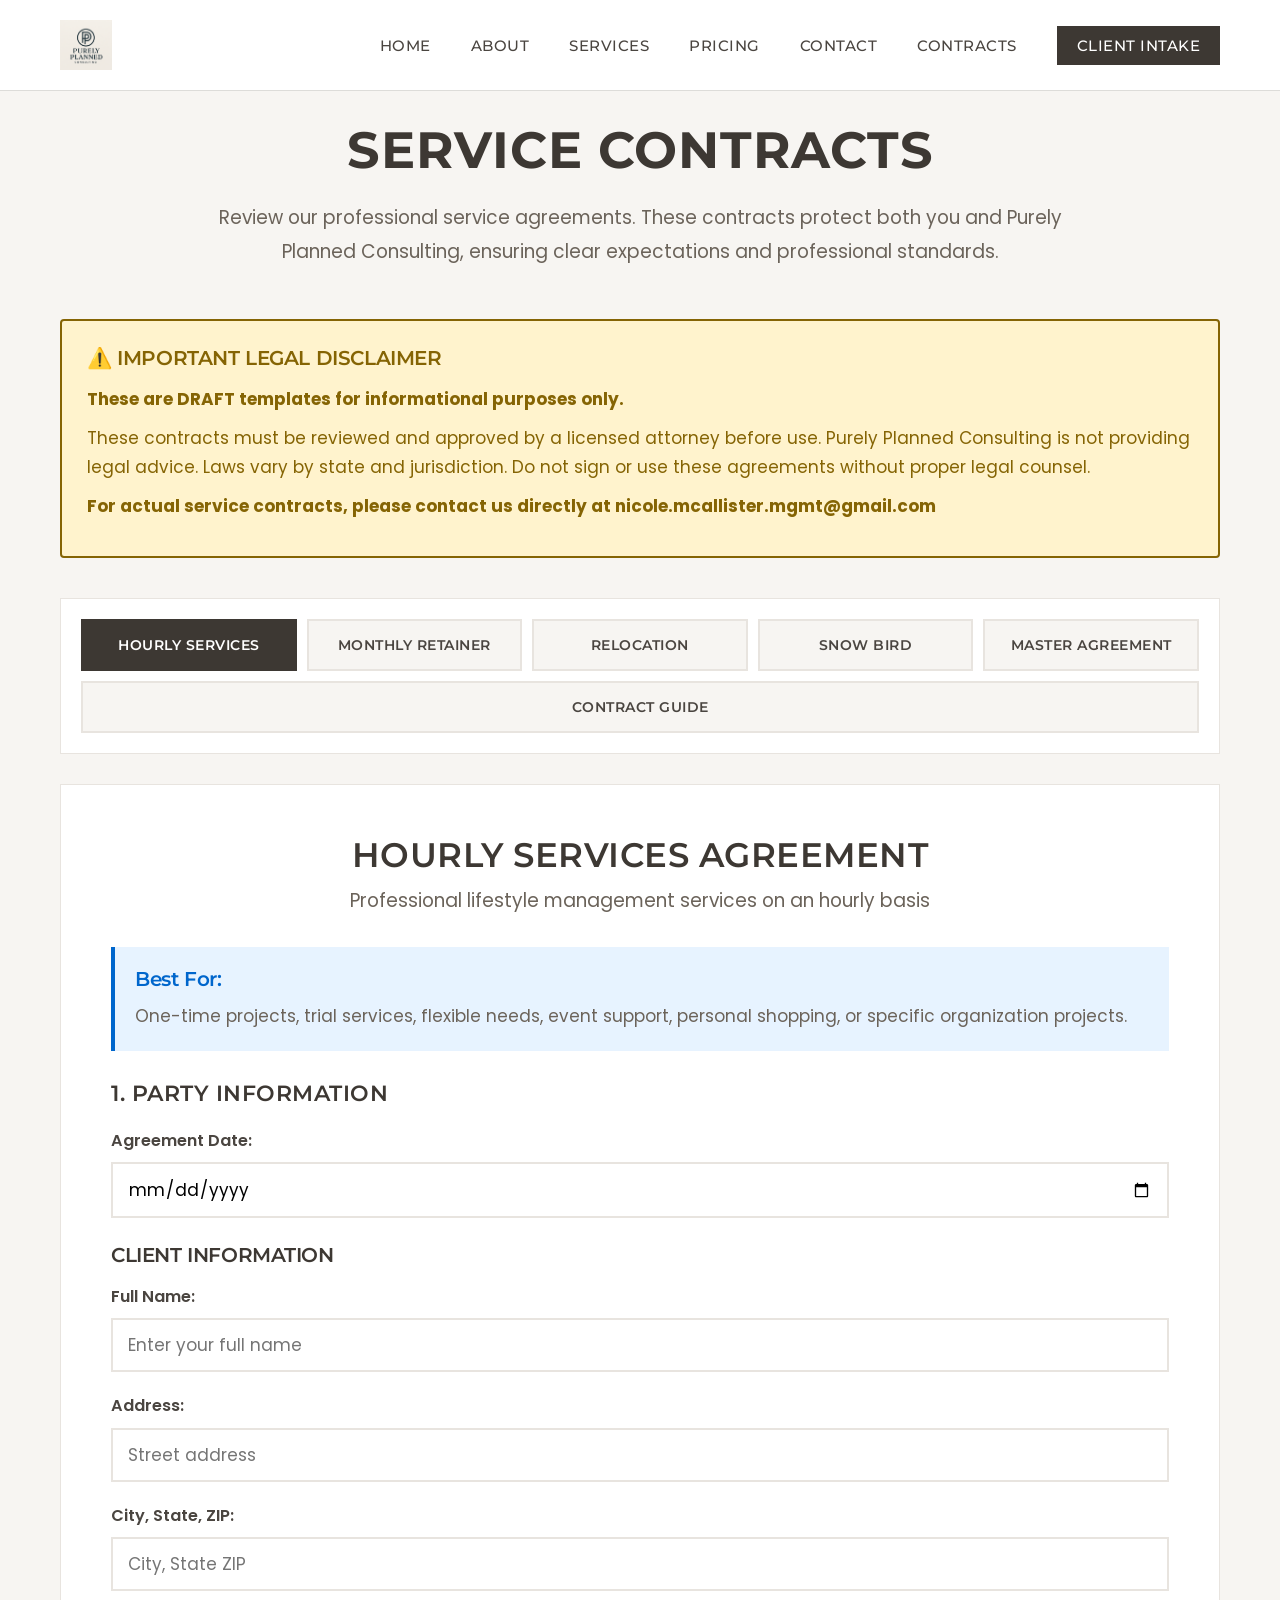
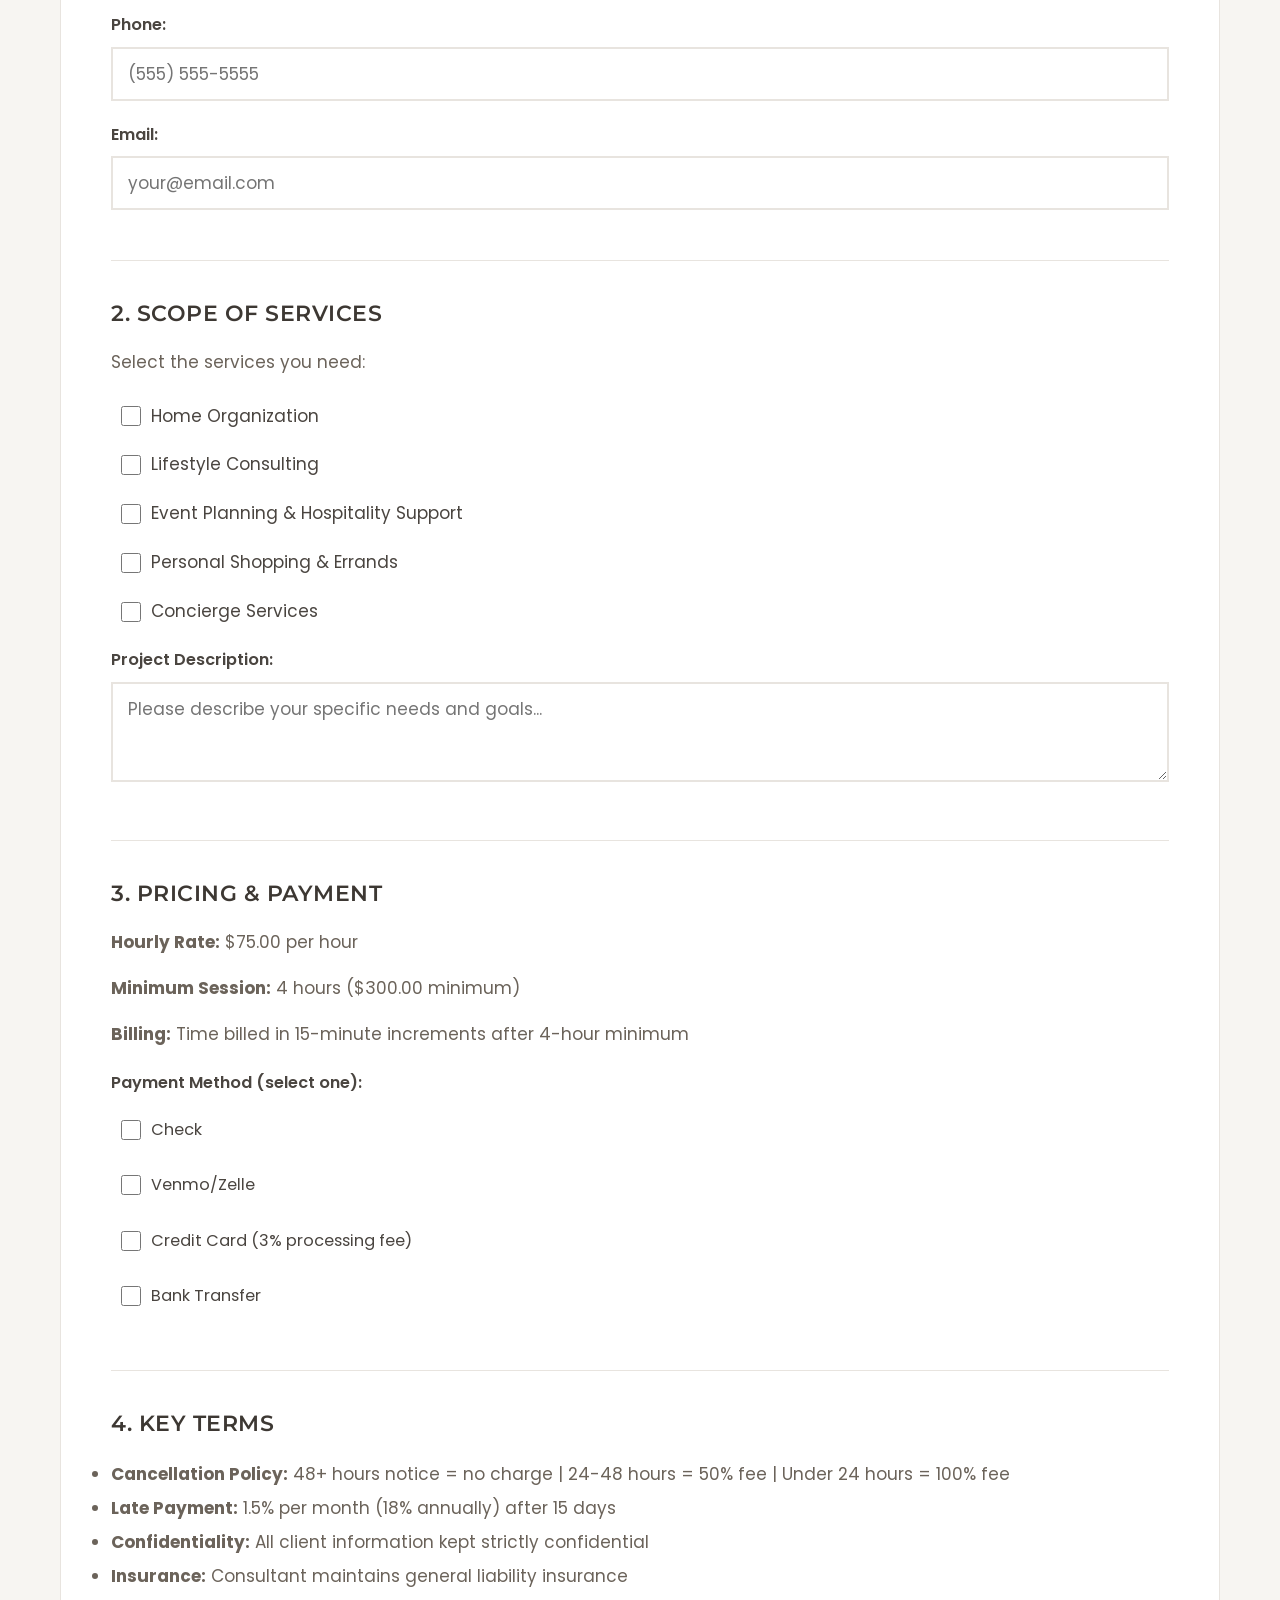
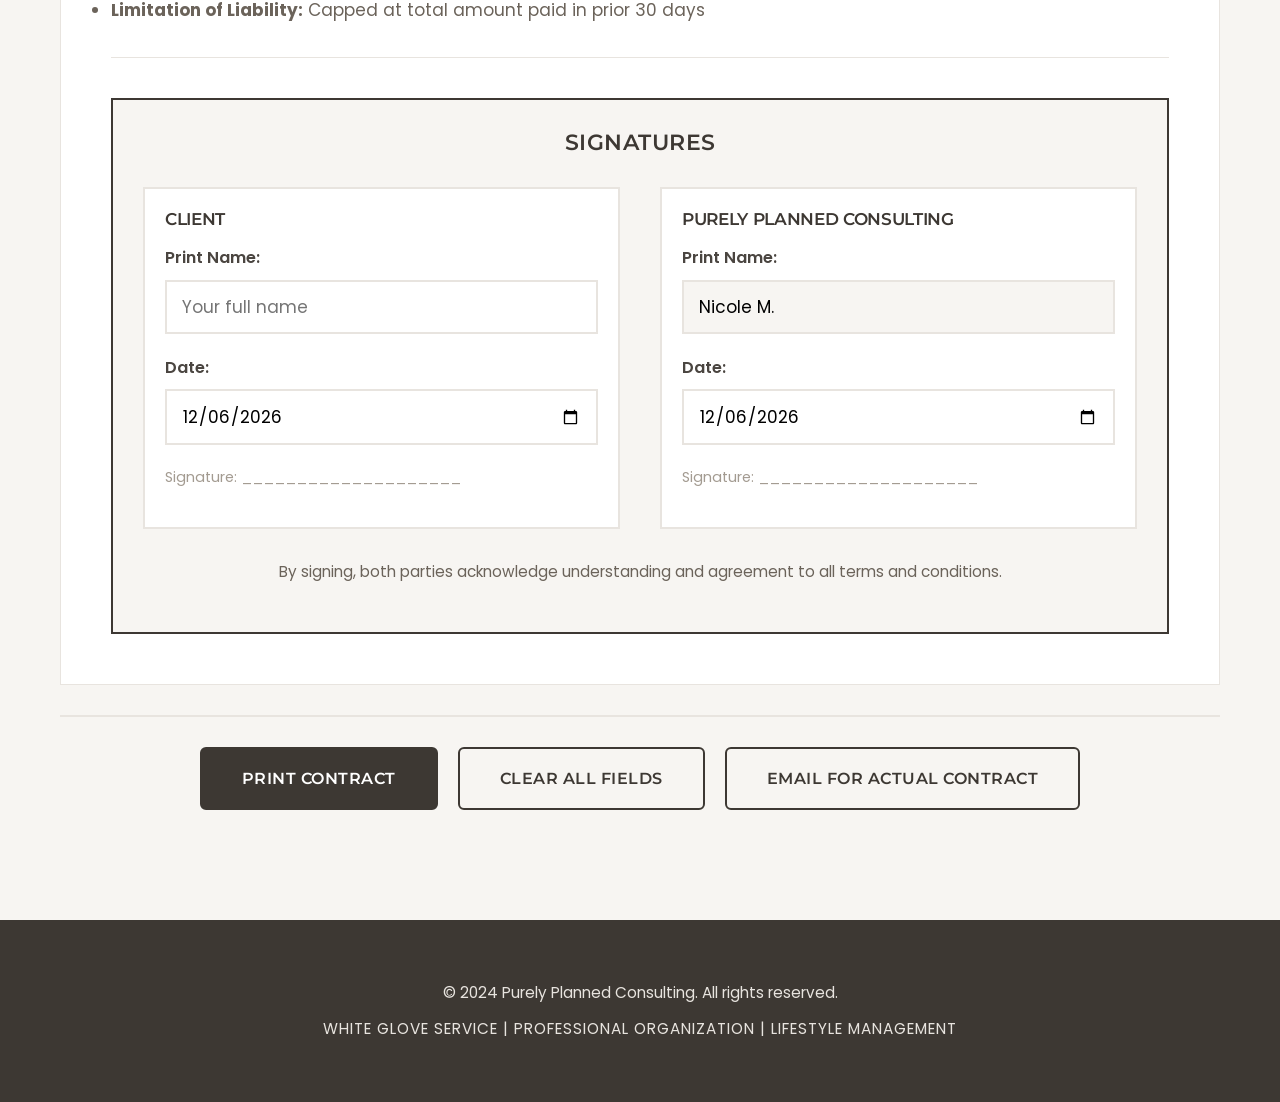
==== commit eb700627: "Add logo to contracts and intake page navbars Co-Authored-By: Claude Opus 4.5 <noreply@anthropic.com" ====
--- a/contracts.html
+++ b/contracts.html
@@ -306,7 +306,9 @@
     <!-- Navigation -->
     <nav id="navbar">
         <div class="container">
-            <a href="index.html" class="nav-brand">PURELY PLANNED</a>
+            <a href="index.html" class="nav-brand">
+                <img src="nicole.png" alt="Purely Planned Consulting" class="nav-logo">
+            </a>
             <ul class="nav-menu">
                 <li><a href="index.html#home" class="nav-link">Home</a></li>
                 <li><a href="index.html#about" class="nav-link">About</a></li>
--- a/styles.css
+++ b/styles.css
@@ -10,15 +10,15 @@
 }
 
 :root {
-    /* Modern Black/White/Gray Color Scheme */
-    --color-black: #000000;
-    --color-dark-gray: #1a1a1a;
-    --color-medium-gray: #4a4a4a;
-    --color-light-gray: #9e9e9e;
-    --color-very-light-gray: #e0e0e0;
-    --color-off-white: #f5f5f5;
-    --color-white: #ffffff;
-    --color-accent: #2a2a2a;
+    /* Warm & Welcoming Color Scheme */
+    --color-black: #3d3833;
+    --color-dark-gray: #4a4540;
+    --color-medium-gray: #6b635a;
+    --color-light-gray: #a39b91;
+    --color-very-light-gray: #e8e4df;
+    --color-off-white: #f7f5f2;
+    --color-white: #fdfcfa;
+    --color-accent: #5c554d;
 
     /* Typography */
     --font-heading: 'Montserrat', sans-serif;
@@ -35,7 +35,7 @@
 
 html {
     scroll-behavior: smooth;
-    font-size: 16px;
+    font-size: 17px;
 }
 
 body {
@@ -95,7 +95,7 @@
     text-decoration: none;
     text-align: center;
     border: 2px solid transparent;
-    border-radius: 0;
+    border-radius: 6px;
     cursor: pointer;
     transition: var(--transition-smooth);
     letter-spacing: 0.5px;
@@ -112,7 +112,7 @@
     background-color: var(--color-white);
     color: var(--color-black);
     transform: translateY(-2px);
-    box-shadow: 0 10px 30px rgba(0, 0, 0, 0.15);
+    box-shadow: 0 10px 30px rgba(61, 56, 51, 0.15);
 }
 
 .btn-secondary {
@@ -150,11 +150,16 @@
 }
 
 .nav-brand {
-    font-family: var(--font-heading);
-    font-size: 1.3rem;
-    font-weight: 700;
-    color: var(--color-black);
-    letter-spacing: 2px;
+    display: flex;
+    align-items: center;
+    text-decoration: none;
+}
+
+.nav-logo {
+    height: 50px;
+    max-height: 50px;
+    width: auto;
+    max-width: 150px;
 }
 
 .nav-menu {
@@ -236,7 +241,7 @@
     display: flex;
     align-items: center;
     justify-content: center;
-    background: linear-gradient(135deg, var(--color-dark-gray) 0%, var(--color-black) 100%);
+    background: linear-gradient(135deg, #5c554d 0%, #3d3833 100%);
     text-align: center;
     padding-top: 80px;
 }
@@ -262,6 +267,17 @@
     max-width: 900px;
 }
 
+.hero-logo {
+    width: 180px;
+    max-width: 180px;
+    height: auto;
+    margin-bottom: 30px;
+    border-radius: 12px;
+    background-color: rgba(255, 255, 255, 0.95);
+    padding: 15px;
+    box-shadow: 0 10px 40px rgba(0, 0, 0, 0.15);
+}
+
 .hero-title {
     font-size: 4.5rem;
     color: white;
@@ -378,6 +394,7 @@
     gap: 25px;
     padding: 30px;
     border: 1px solid var(--color-very-light-gray);
+    border-radius: 8px;
     transition: var(--transition-smooth);
 }
 
@@ -431,16 +448,17 @@
 }
 
 .service-card {
-    background-color: white;
+    background-color: var(--color-white);
     padding: 40px;
     border: 1px solid var(--color-very-light-gray);
+    border-radius: 8px;
     transition: var(--transition-smooth);
     position: relative;
 }
 
 .service-card:hover {
     transform: translateY(-5px);
-    box-shadow: 0 20px 40px rgba(0, 0, 0, 0.1);
+    box-shadow: 0 20px 40px rgba(61, 56, 51, 0.12);
     border-color: var(--color-black);
 }
 
@@ -531,8 +549,9 @@
 }
 
 .pricing-card {
-    background-color: white;
+    background-color: var(--color-white);
     border: 2px solid var(--color-very-light-gray);
+    border-radius: 8px;
     padding: 50px 35px;
     text-align: center;
     transition: var(--transition-smooth);
@@ -541,7 +560,7 @@
 
 .pricing-card:hover {
     transform: translateY(-10px);
-    box-shadow: 0 20px 40px rgba(0, 0, 0, 0.1);
+    box-shadow: 0 20px 40px rgba(61, 56, 51, 0.12);
     border-color: var(--color-black);
 }
 
@@ -651,7 +670,7 @@
 
 .testimonials {
     padding: var(--section-padding);
-    background-color: var(--color-dark-gray);
+    background-color: #5c554d;
 }
 
 .testimonials .section-header h2 {
@@ -669,8 +688,9 @@
 }
 
 .testimonial-card {
-    background-color: white;
+    background-color: var(--color-white);
     padding: 40px;
+    border-radius: 8px;
     transition: var(--transition-smooth);
     border: 1px solid transparent;
 }
@@ -721,9 +741,10 @@
 }
 
 .contact-form-wrapper {
-    background-color: white;
+    background-color: var(--color-white);
     padding: 50px;
     border: 1px solid var(--color-very-light-gray);
+    border-radius: 8px;
 }
 
 .contact-form-wrapper h3 {
@@ -764,11 +785,11 @@
     width: 100%;
     padding: 15px;
     border: 2px solid var(--color-very-light-gray);
-    border-radius: 0;
+    border-radius: 6px;
     font-family: var(--font-body);
     font-size: 1rem;
     transition: var(--transition-fast);
-    background-color: white;
+    background-color: var(--color-white);
 }
 
 .form-group input:focus,
@@ -856,10 +877,20 @@
    ========================================== */
 
 .footer {
-    background-color: var(--color-black);
-    color: white;
+    background-color: #3d3833;
+    color: var(--color-off-white);
     padding: 50px 0;
     text-align: center;
+}
+
+.footer-logo {
+    width: 120px;
+    max-width: 120px;
+    height: auto;
+    margin-bottom: 20px;
+    border-radius: 8px;
+    background-color: rgba(255, 255, 255, 0.95);
+    padding: 10px;
 }
 
 .footer-content p {
--- a/intake-styles.css
+++ b/intake-styles.css
@@ -39,9 +39,10 @@
 .intake-form {
     max-width: 900px;
     margin: 0 auto;
-    background-color: white;
+    background-color: var(--color-white);
     padding: 50px;
     border: 1px solid var(--color-very-light-gray);
+    border-radius: 12px;
 }
 
 /* Form Sections */
@@ -104,11 +105,11 @@
     width: 100%;
     padding: 15px;
     border: 2px solid var(--color-very-light-gray);
-    border-radius: 0;
+    border-radius: 6px;
     font-family: var(--font-body);
     font-size: 1rem;
     transition: var(--transition-fast);
-    background-color: white;
+    background-color: var(--color-white);
 }
 
 .form-group input:focus,
@@ -171,6 +172,7 @@
     color: var(--color-medium-gray);
     padding: 12px;
     border: 1px solid var(--color-very-light-gray);
+    border-radius: 6px;
     transition: var(--transition-fast);
 }
 
@@ -197,6 +199,7 @@
     background-color: var(--color-off-white);
     padding: 20px;
     border: 2px solid var(--color-very-light-gray);
+    border-radius: 8px;
 }
 
 .consent-label:hover {
@@ -208,6 +211,7 @@
     background-color: var(--color-off-white);
     padding: 30px;
     border: 2px solid var(--color-black);
+    border-radius: 8px;
 }
 
 .captcha-instruction {
@@ -228,6 +232,7 @@
     color: white;
     border: none;
     padding: 15px 25px;
+    border-radius: 6px;
     cursor: pointer;
     font-family: var(--font-heading);
     font-size: 0.85rem;
@@ -263,6 +268,7 @@
     font-weight: 500;
     font-size: 1rem;
     border: 2px solid;
+    border-radius: 8px;
 }
 
 .form-message.success {
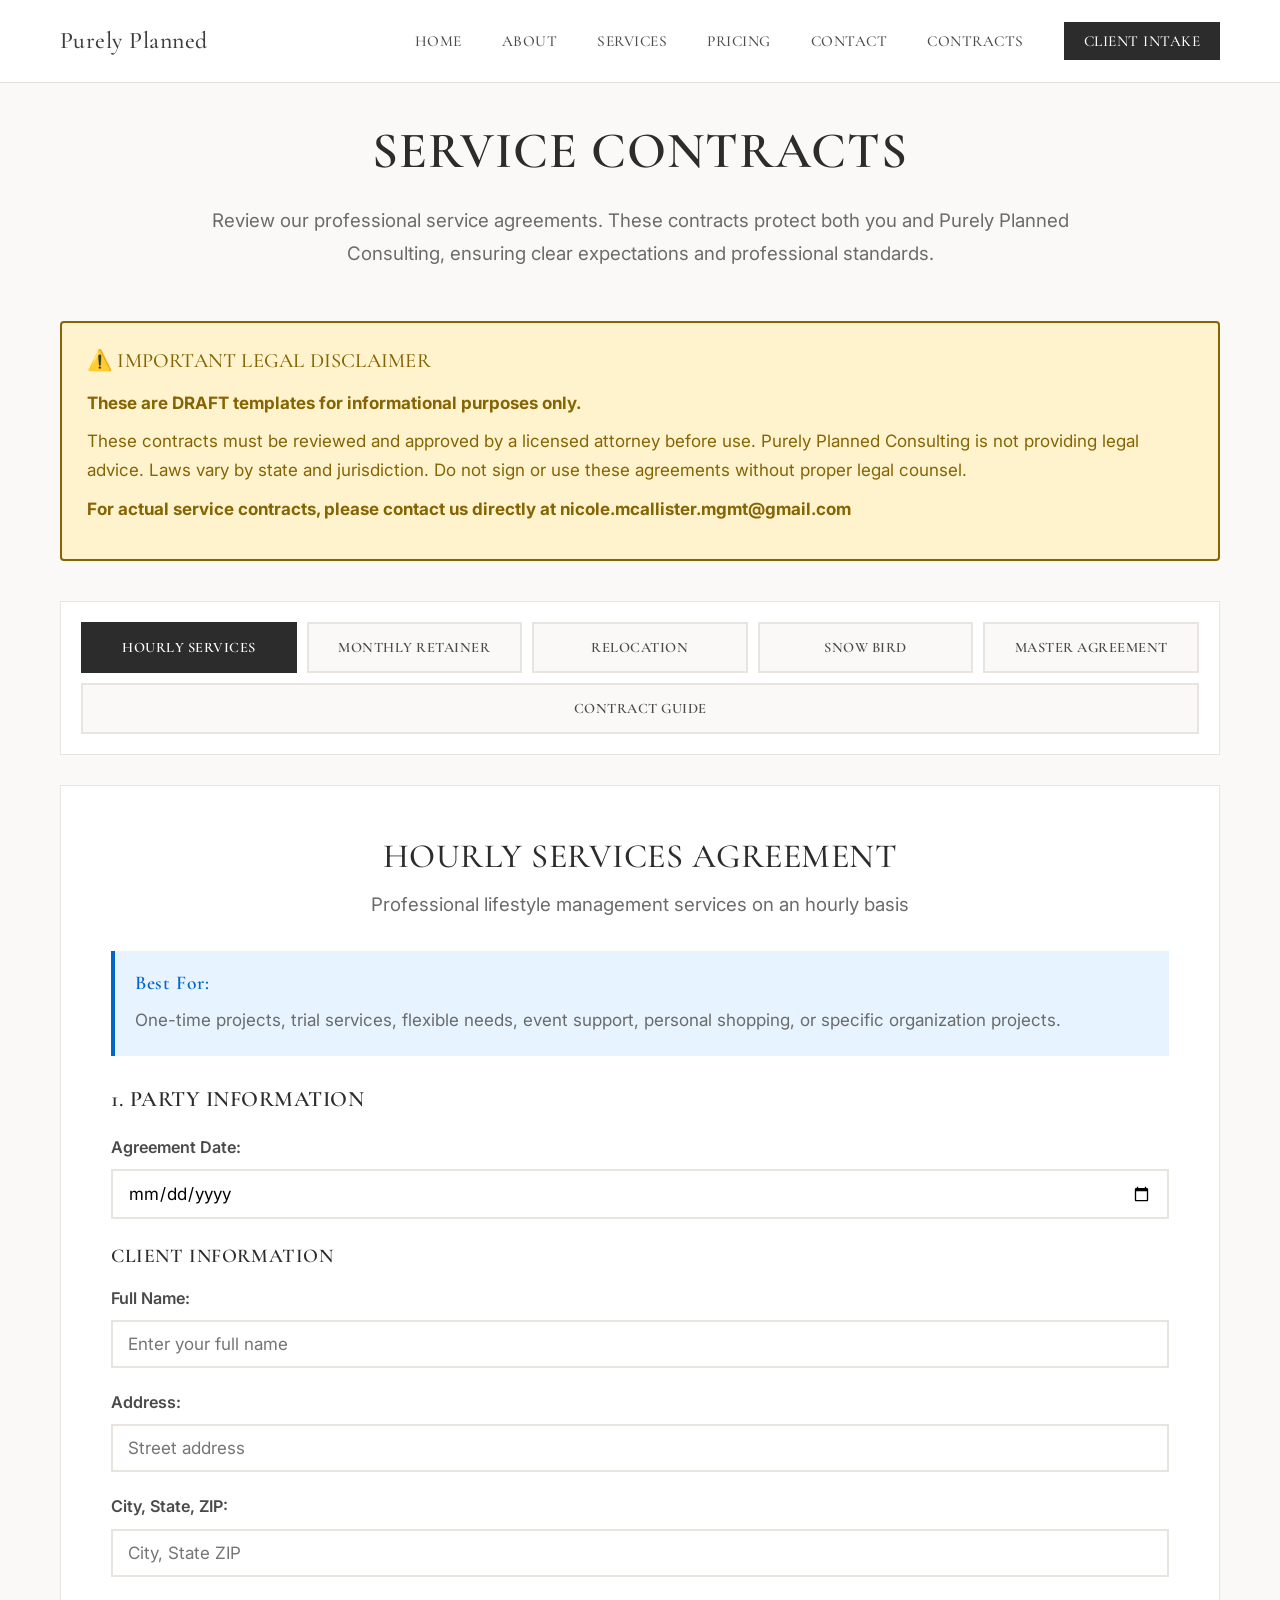
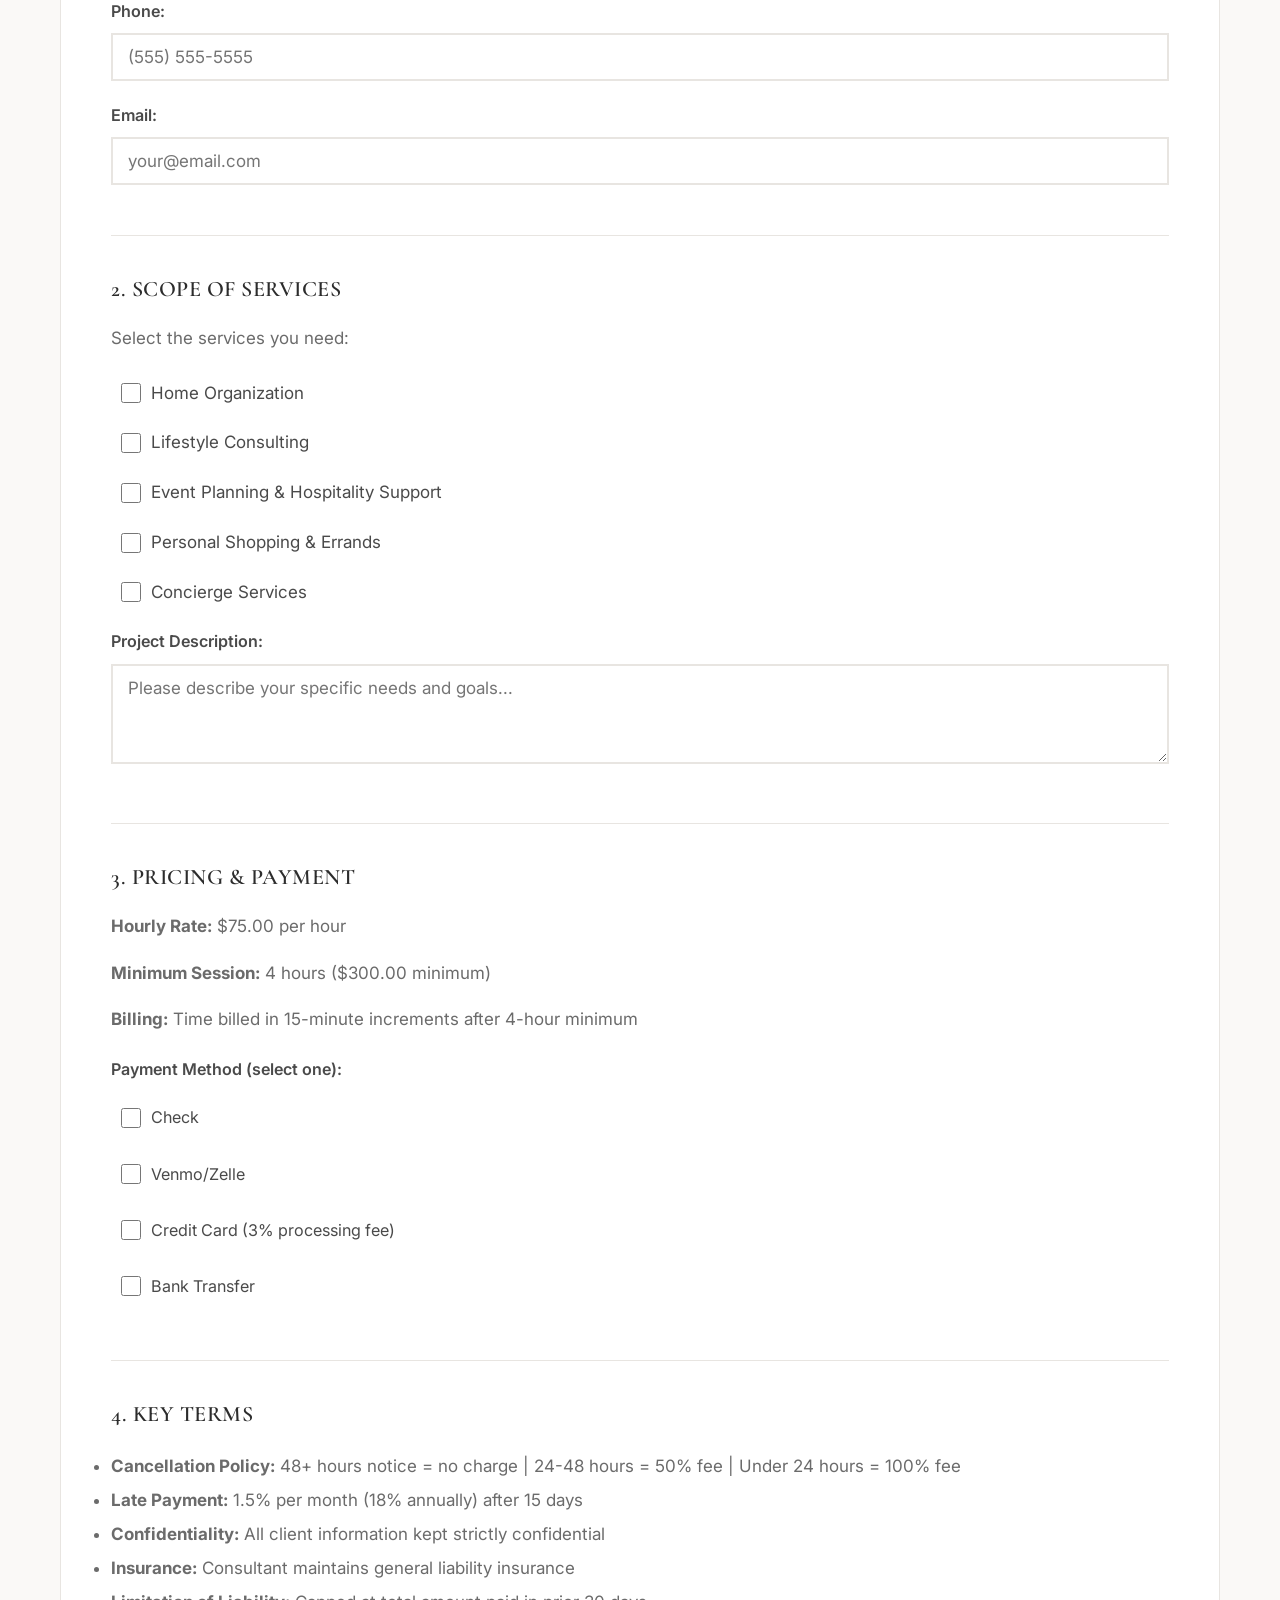
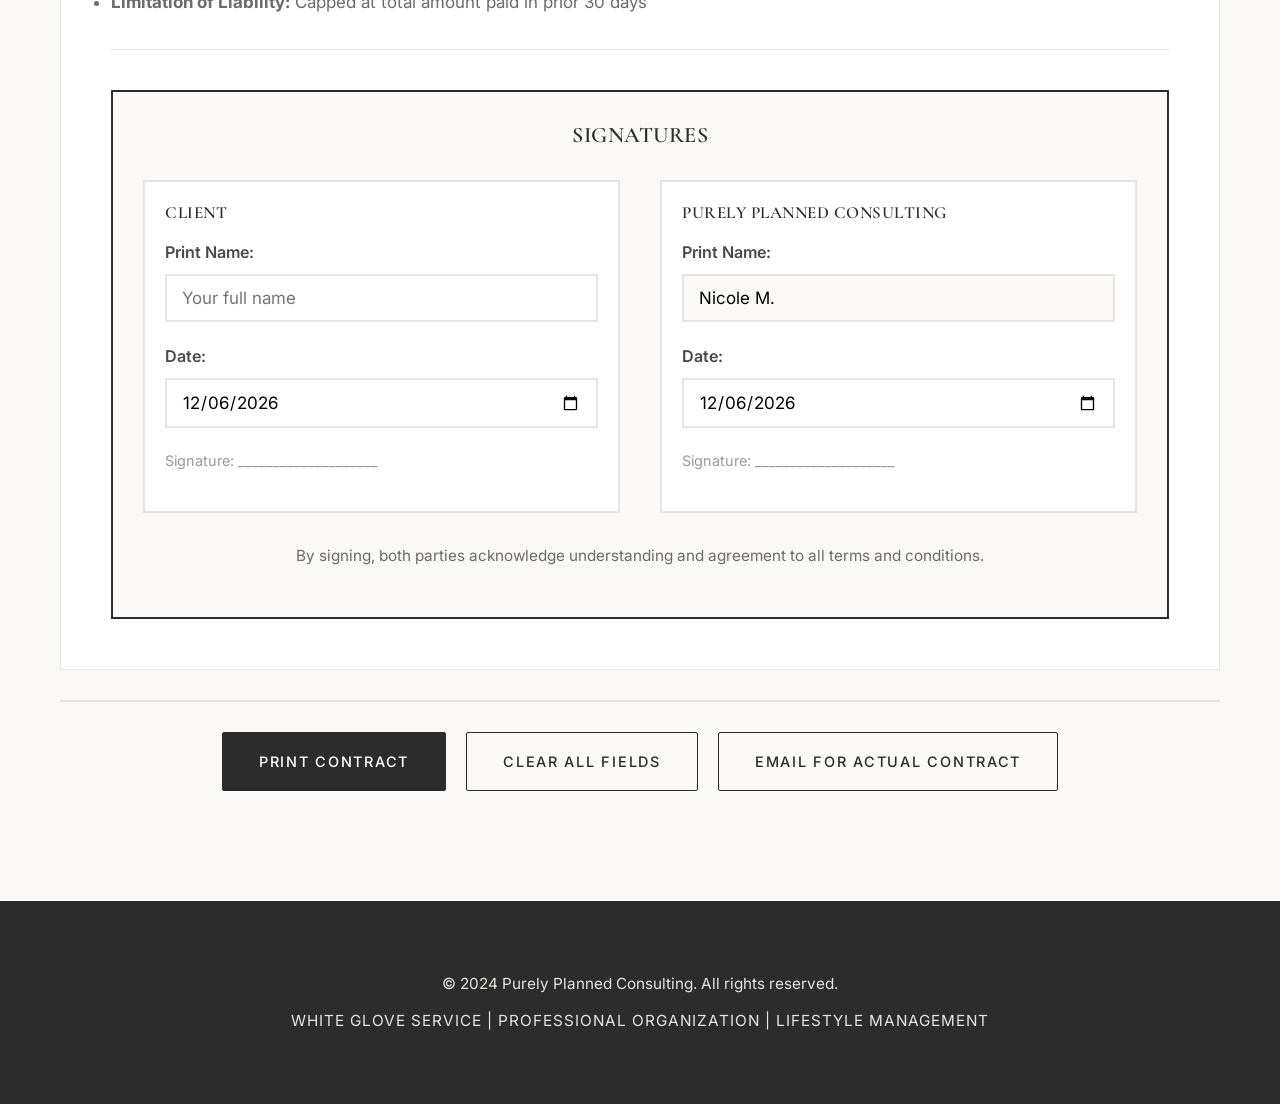
==== commit aa01903f: "Elevate site to luxury consulting aesthetic - Refined color palette: ivory, taupe, charcoal, subtle " ====
--- a/contracts.html
+++ b/contracts.html
@@ -9,7 +9,7 @@
     <link rel="stylesheet" href="intake-styles.css">
     <link rel="preconnect" href="https://fonts.googleapis.com">
     <link rel="preconnect" href="https://fonts.gstatic.com" crossorigin>
-    <link href="https://fonts.googleapis.com/css2?family=Montserrat:wght@300;400;500;600;700&family=Poppins:wght@300;400;500;600&display=swap" rel="stylesheet">
+    <link href="https://fonts.googleapis.com/css2?family=Cormorant+Garamond:wght@400;500;600;700&family=Inter:wght@300;400;500;600&display=swap" rel="stylesheet">
     <style>
         .contracts-page {
             padding: 120px 0 80px;
@@ -306,9 +306,7 @@
     <!-- Navigation -->
     <nav id="navbar">
         <div class="container">
-            <a href="index.html" class="nav-brand">
-                <img src="nicole.png" alt="Purely Planned Consulting" class="nav-logo">
-            </a>
+            <a href="index.html" class="nav-brand">Purely Planned</a>
             <ul class="nav-menu">
                 <li><a href="index.html#home" class="nav-link">Home</a></li>
                 <li><a href="index.html#about" class="nav-link">About</a></li>
--- a/styles.css
+++ b/styles.css
@@ -10,19 +10,23 @@
 }
 
 :root {
-    /* Warm & Welcoming Color Scheme */
-    --color-black: #3d3833;
-    --color-dark-gray: #4a4540;
-    --color-medium-gray: #6b635a;
-    --color-light-gray: #a39b91;
-    --color-very-light-gray: #e8e4df;
-    --color-off-white: #f7f5f2;
-    --color-white: #fdfcfa;
-    --color-accent: #5c554d;
-
-    /* Typography */
-    --font-heading: 'Montserrat', sans-serif;
-    --font-body: 'Poppins', sans-serif;
+    /* Refined Luxury Color Palette */
+    --color-black: #2c2c2c;
+    --color-charcoal: #3d3d3d;
+    --color-dark-gray: #4a4a4a;
+    --color-medium-gray: #6b6b6b;
+    --color-light-gray: #9a9a9a;
+    --color-taupe: #b8b0a8;
+    --color-very-light-gray: #e8e5e1;
+    --color-ivory: #f8f6f3;
+    --color-off-white: #faf9f7;
+    --color-white: #fefefe;
+    --color-accent-sage: #8a9a8a;
+    --color-accent-gold: #c9b896;
+
+    /* Typography - Refined Serif + Clean Sans */
+    --font-heading: 'Cormorant Garamond', Georgia, serif;
+    --font-body: 'Inter', -apple-system, BlinkMacSystemFont, sans-serif;
 
     /* Spacing */
     --section-padding: 100px 0;
@@ -41,9 +45,11 @@
 body {
     font-family: var(--font-body);
     color: var(--color-dark-gray);
-    line-height: 1.7;
+    line-height: 1.75;
     overflow-x: hidden;
-    background-color: var(--color-white);
+    background-color: var(--color-off-white);
+    font-weight: 400;
+    -webkit-font-smoothing: antialiased;
 }
 
 .container {
@@ -58,16 +64,17 @@
 
 h1, h2, h3, h4, h5, h6 {
     font-family: var(--font-heading);
-    line-height: 1.2;
+    line-height: 1.25;
     margin-bottom: 1rem;
-    font-weight: 600;
-    letter-spacing: -0.02em;
-}
-
-h1 { font-size: 3.5rem; font-weight: 700; }
-h2 { font-size: 2.5rem; font-weight: 600; }
-h3 { font-size: 1.5rem; font-weight: 600; }
-h4 { font-size: 1.2rem; font-weight: 600; }
+    font-weight: 500;
+    letter-spacing: 0.01em;
+    color: var(--color-charcoal);
+}
+
+h1 { font-size: 3.2rem; font-weight: 600; }
+h2 { font-size: 2.4rem; font-weight: 500; letter-spacing: 0.02em; }
+h3 { font-size: 1.5rem; font-weight: 500; }
+h4 { font-size: 1.15rem; font-weight: 600; letter-spacing: 0.03em; }
 
 p {
     margin-bottom: 1rem;
@@ -88,17 +95,17 @@
 
 .btn {
     display: inline-block;
-    padding: 16px 40px;
-    font-family: var(--font-heading);
-    font-size: 0.95rem;
-    font-weight: 600;
+    padding: 16px 36px;
+    font-family: var(--font-body);
+    font-size: 0.85rem;
+    font-weight: 500;
     text-decoration: none;
     text-align: center;
-    border: 2px solid transparent;
-    border-radius: 6px;
+    border: 1px solid transparent;
+    border-radius: 2px;
     cursor: pointer;
     transition: var(--transition-smooth);
-    letter-spacing: 0.5px;
+    letter-spacing: 0.12em;
     text-transform: uppercase;
 }
 
@@ -150,16 +157,12 @@
 }
 
 .nav-brand {
-    display: flex;
-    align-items: center;
+    font-family: var(--font-heading);
+    font-size: 1.4rem;
+    font-weight: 500;
+    color: var(--color-charcoal);
     text-decoration: none;
-}
-
-.nav-logo {
-    height: 50px;
-    max-height: 50px;
-    width: auto;
-    max-width: 150px;
+    letter-spacing: 0.02em;
 }
 
 .nav-menu {
@@ -241,7 +244,7 @@
     display: flex;
     align-items: center;
     justify-content: center;
-    background: linear-gradient(135deg, #5c554d 0%, #3d3833 100%);
+    background: linear-gradient(160deg, #4a4847 0%, #3a3938 50%, #2c2c2c 100%);
     text-align: center;
     padding-top: 80px;
 }
@@ -279,21 +282,22 @@
 }
 
 .hero-title {
-    font-size: 4.5rem;
-    color: white;
+    font-size: 3.8rem;
+    color: var(--color-off-white);
     margin-bottom: 1rem;
-    font-weight: 700;
-    letter-spacing: -1px;
-    text-transform: uppercase;
+    font-weight: 500;
+    letter-spacing: 0.03em;
+    text-transform: none;
 }
 
 .hero-subtitle {
-    font-size: 1.8rem;
-    color: white;
-    margin-bottom: 1rem;
-    font-weight: 300;
-    letter-spacing: 1px;
-    font-family: var(--font-heading);
+    font-size: 1.4rem;
+    color: var(--color-very-light-gray);
+    margin-bottom: 1.5rem;
+    font-weight: 400;
+    letter-spacing: 0.15em;
+    font-family: var(--font-body);
+    text-transform: uppercase;
 }
 
 .hero-description {
@@ -341,18 +345,18 @@
 }
 
 .section-header h2 {
-    color: var(--color-black);
+    color: var(--color-charcoal);
     margin-bottom: 15px;
-    font-weight: 700;
-    text-transform: uppercase;
-    letter-spacing: 1px;
+    font-weight: 500;
+    text-transform: none;
+    letter-spacing: 0.02em;
 }
 
 .section-divider {
-    width: 60px;
-    height: 3px;
-    background-color: var(--color-black);
-    margin: 0 auto 20px;
+    width: 50px;
+    height: 1px;
+    background-color: var(--color-taupe);
+    margin: 0 auto 25px;
 }
 
 .section-description {
@@ -438,7 +442,7 @@
 
 .services {
     padding: var(--section-padding);
-    background-color: var(--color-off-white);
+    background-color: var(--color-ivory);
 }
 
 .services-grid {
@@ -449,9 +453,9 @@
 
 .service-card {
     background-color: var(--color-white);
-    padding: 40px;
+    padding: 45px 40px;
     border: 1px solid var(--color-very-light-gray);
-    border-radius: 8px;
+    border-radius: 3px;
     transition: var(--transition-smooth);
     position: relative;
 }
@@ -493,11 +497,11 @@
 }
 
 .service-card h3 {
-    color: var(--color-black);
+    color: var(--color-charcoal);
     margin-bottom: 15px;
     font-size: 1.4rem;
-    text-transform: uppercase;
-    letter-spacing: 0.5px;
+    text-transform: none;
+    letter-spacing: 0.01em;
 }
 
 .service-card > p {
@@ -550,8 +554,8 @@
 
 .pricing-card {
     background-color: var(--color-white);
-    border: 2px solid var(--color-very-light-gray);
-    border-radius: 8px;
+    border: 1px solid var(--color-very-light-gray);
+    border-radius: 3px;
     padding: 50px 35px;
     text-align: center;
     transition: var(--transition-smooth);
@@ -584,11 +588,11 @@
 }
 
 .pricing-header h3 {
-    color: var(--color-black);
+    color: var(--color-charcoal);
     margin-bottom: 25px;
-    text-transform: uppercase;
-    letter-spacing: 1px;
-    font-size: 1.2rem;
+    text-transform: none;
+    letter-spacing: 0.02em;
+    font-size: 1.3rem;
 }
 
 .price {
@@ -670,7 +674,7 @@
 
 .testimonials {
     padding: var(--section-padding);
-    background-color: #5c554d;
+    background-color: var(--color-charcoal);
 }
 
 .testimonials .section-header h2 {
@@ -877,9 +881,9 @@
    ========================================== */
 
 .footer {
-    background-color: #3d3833;
-    color: var(--color-off-white);
-    padding: 50px 0;
+    background-color: #2c2c2c;
+    color: var(--color-very-light-gray);
+    padding: 60px 0;
     text-align: center;
 }
 
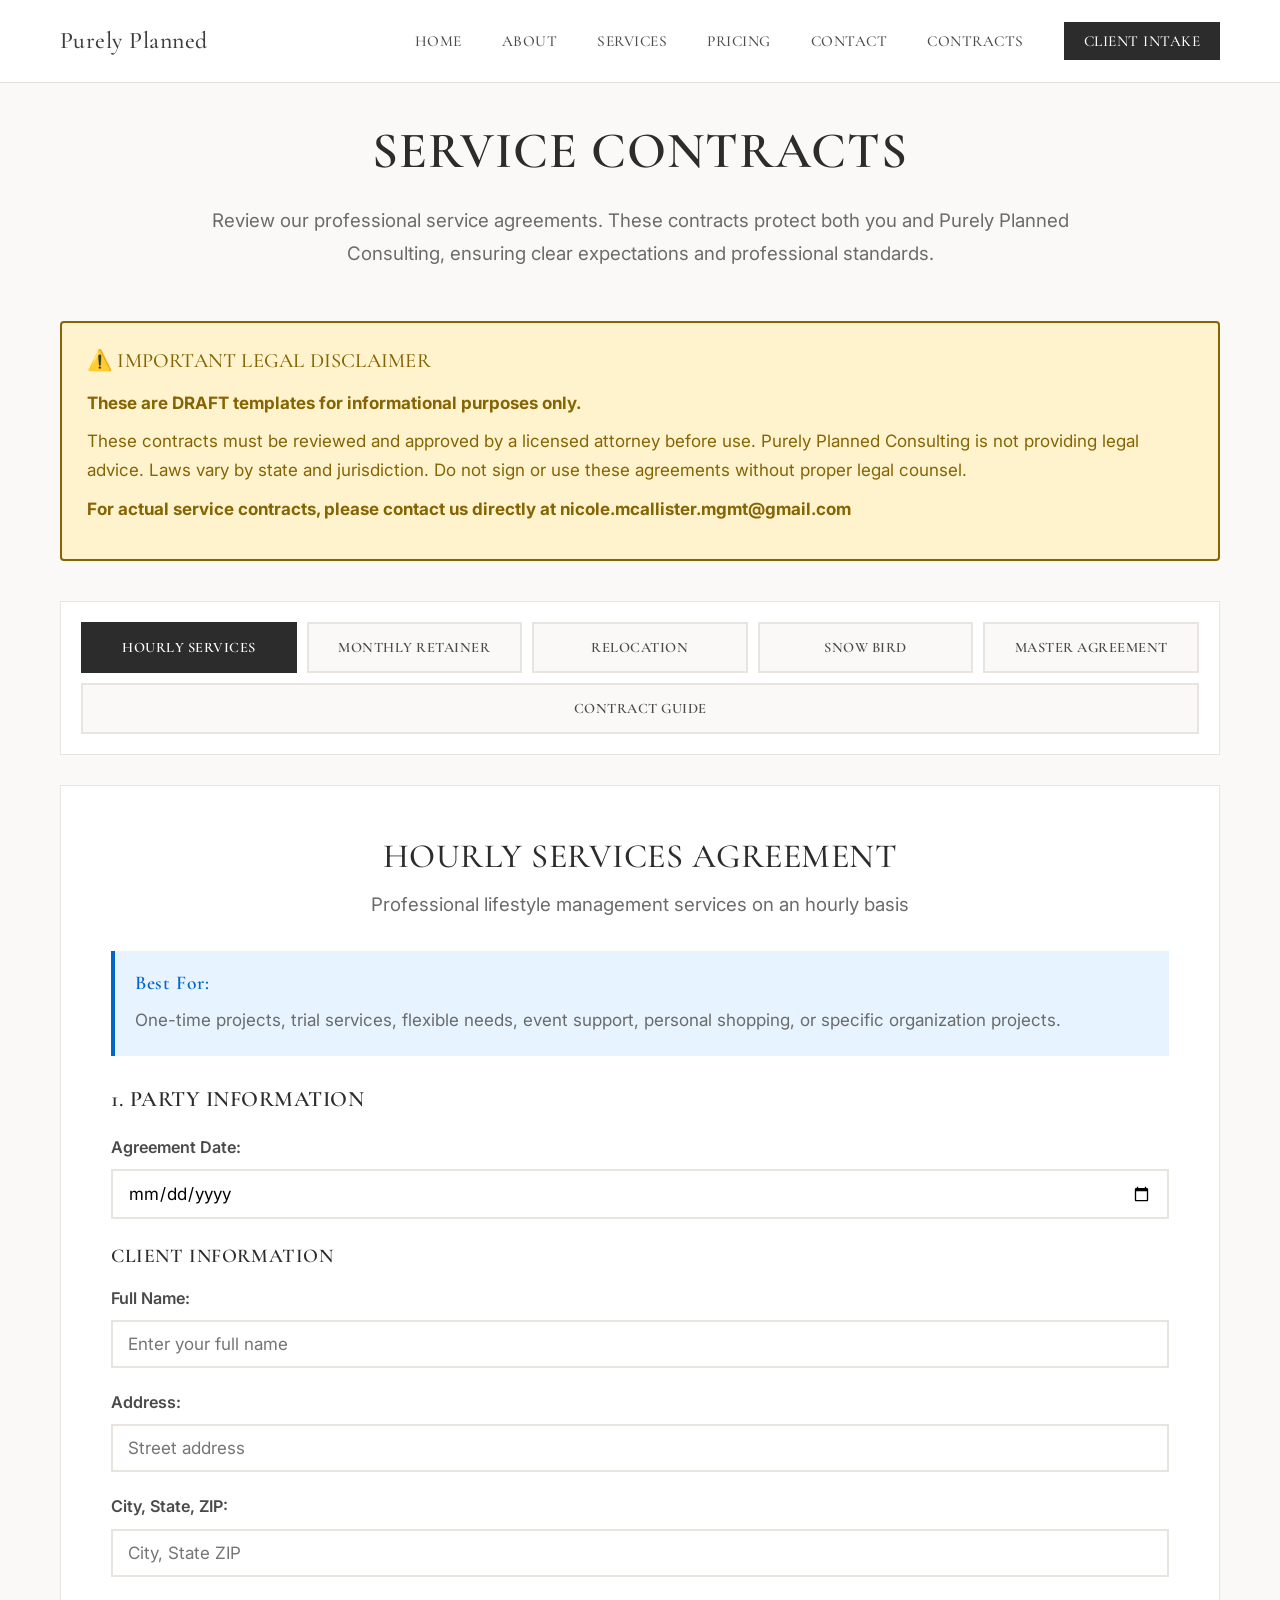
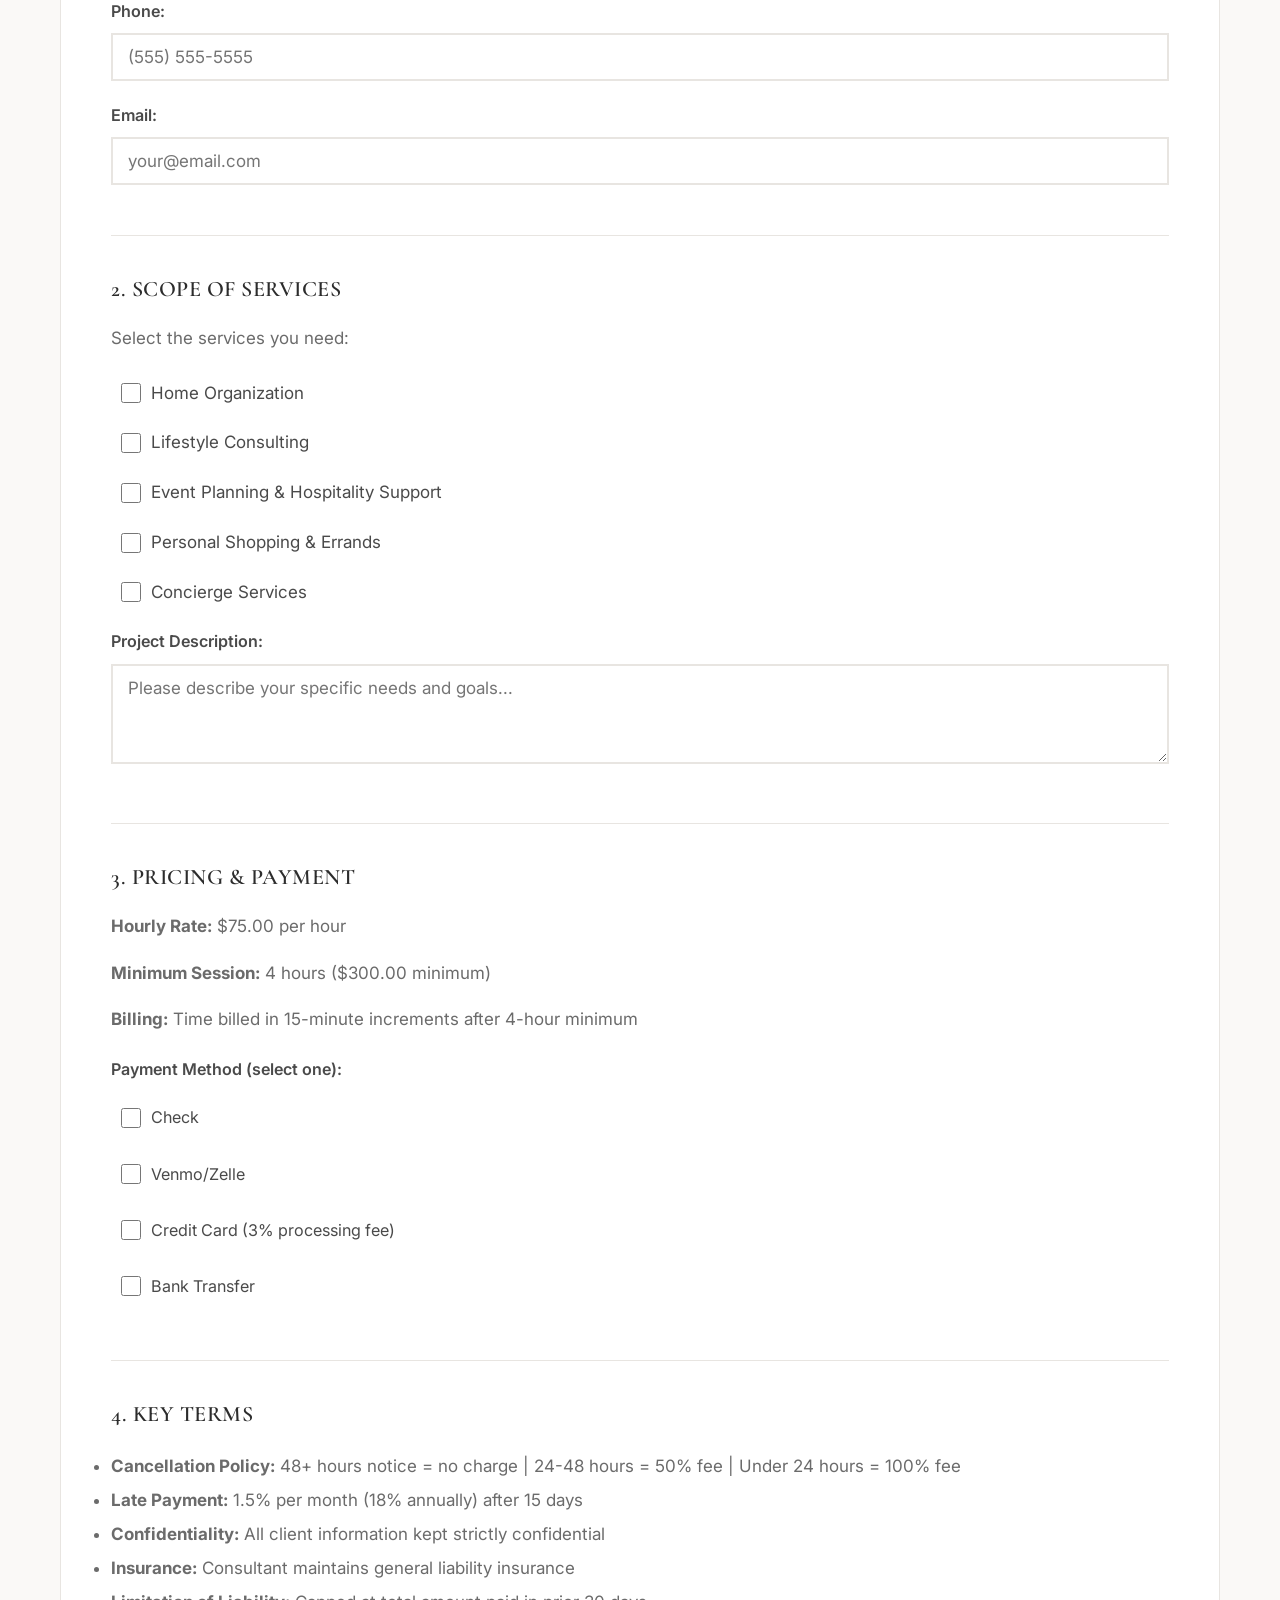
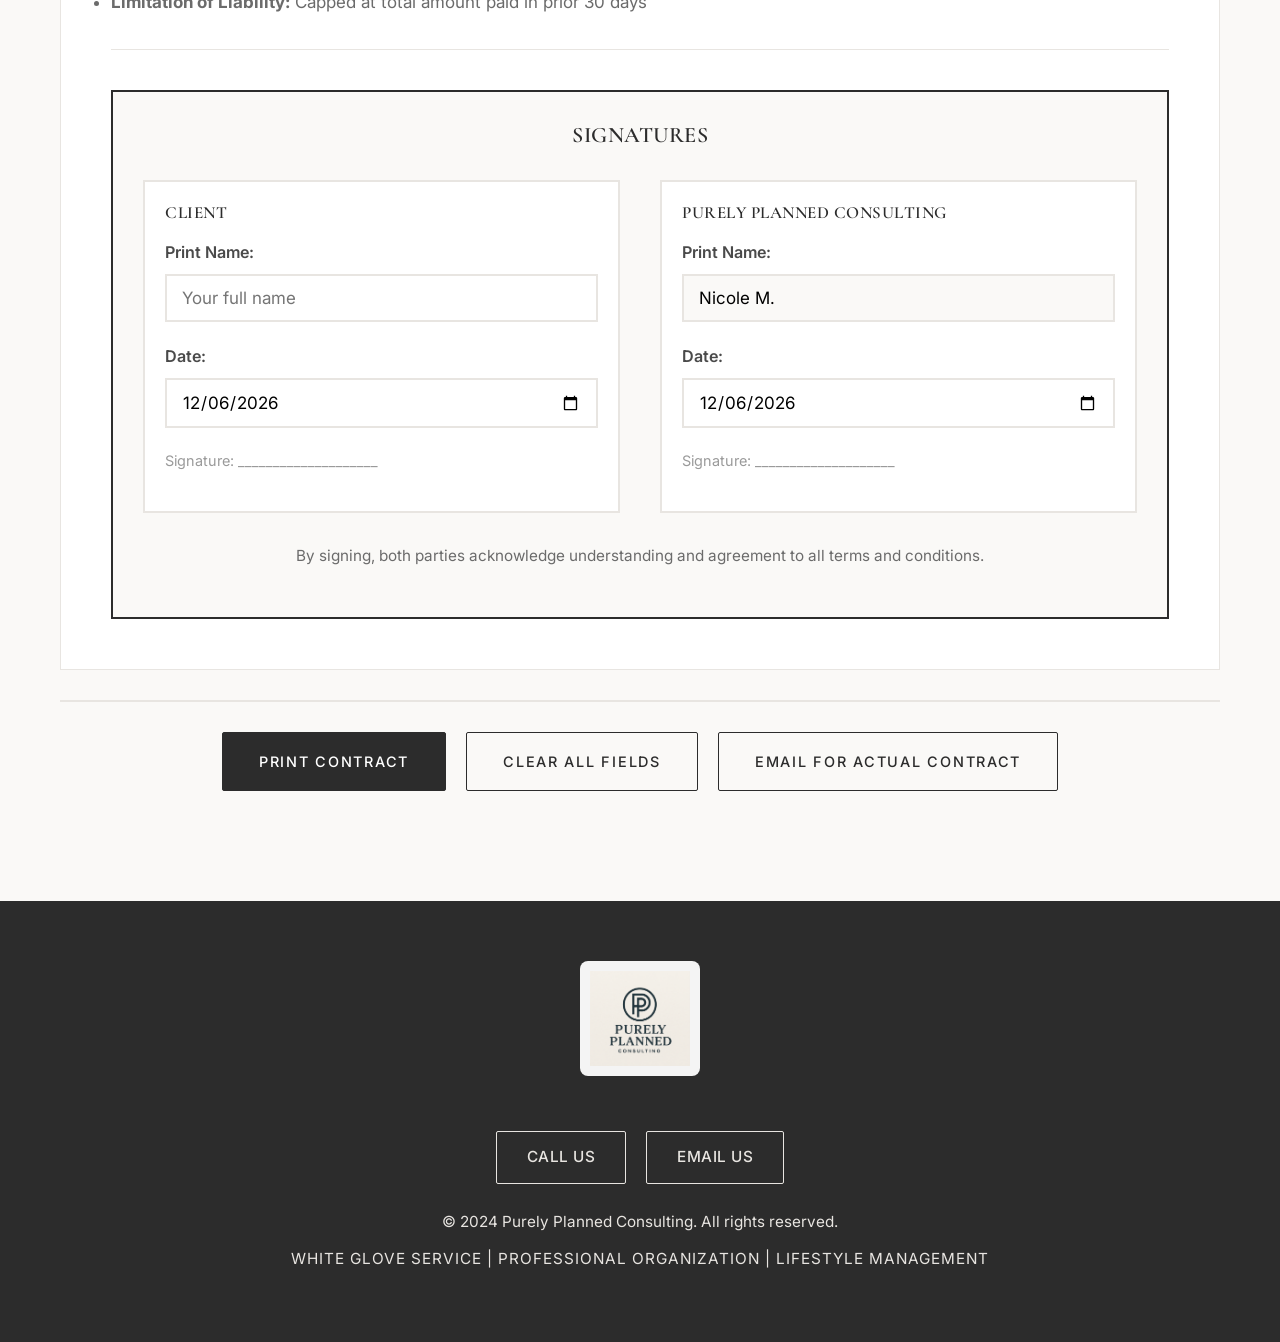
==== commit 6cf03342: "Add call and email buttons to footer across all pages - Added "Call Us" button linking to tel:443-28" ====
--- a/contracts.html
+++ b/contracts.html
@@ -723,6 +723,11 @@
     <footer class="footer">
         <div class="container">
             <div class="footer-content">
+                <img src="nicole.png" alt="Purely Planned Consulting" class="footer-logo">
+                <div class="footer-contact-buttons">
+                    <a href="tel:443-280-9329" class="btn btn-footer">Call Us</a>
+                    <a href="mailto:nicole.mccalister.mgmt@gmail.com" class="btn btn-footer">Email Us</a>
+                </div>
                 <p>&copy; 2024 Purely Planned Consulting. All rights reserved.</p>
                 <p class="footer-tagline">White Glove Service | Professional Organization | Lifestyle Management</p>
             </div>
--- a/styles.css
+++ b/styles.css
@@ -82,11 +82,13 @@
 }
 
 .lead {
-    font-size: 1.4rem;
-    font-weight: 400;
-    color: var(--color-dark-gray);
+    font-size: 1.3rem;
+    font-weight: 300;
+    font-style: italic;
+    color: var(--color-medium-gray);
     margin-bottom: 1.5rem;
-    line-height: 1.6;
+    line-height: 1.7;
+    letter-spacing: 0.01em;
 }
 
 /* ==========================================
@@ -360,10 +362,13 @@
 }
 
 .section-description {
-    font-size: 1.1rem;
+    font-size: 1.05rem;
     color: var(--color-medium-gray);
     max-width: 700px;
     margin: 0 auto;
+    font-weight: 300;
+    font-style: italic;
+    letter-spacing: 0.01em;
 }
 
 /* ==========================================
@@ -381,9 +386,17 @@
 }
 
 .about-text p {
-    font-size: 1.1rem;
-    line-height: 1.8;
+    font-size: 1.05rem;
+    line-height: 1.9;
     margin-bottom: 1.5rem;
+    font-weight: 400;
+    color: var(--color-medium-gray);
+    font-family: 'Lora', Georgia, serif;
+}
+
+.about-text p.lead {
+    font-family: 'Lora', Georgia, serif;
+    font-style: italic;
 }
 
 .about-highlights {
@@ -656,9 +669,10 @@
 .pricing-note {
     max-width: 900px;
     margin: 50px auto 0;
-    padding: 30px;
-    background-color: var(--color-off-white);
-    border-left: 4px solid var(--color-black);
+    padding: 30px 35px;
+    background-color: var(--color-ivory);
+    border-left: 2px solid var(--color-charcoal);
+    border-right: 2px solid var(--color-charcoal);
 }
 
 .pricing-note p {
@@ -666,6 +680,13 @@
     font-size: 0.95rem;
     color: var(--color-medium-gray);
     line-height: 1.8;
+    font-weight: 300;
+    font-style: italic;
+}
+
+.pricing-note p strong {
+    font-weight: 500;
+    font-style: normal;
 }
 
 /* ==========================================
@@ -908,6 +929,28 @@
     color: var(--color-light-gray);
     text-transform: uppercase;
     letter-spacing: 1px;
+}
+
+.footer-contact-buttons {
+    display: flex;
+    justify-content: center;
+    gap: 20px;
+    margin: 25px 0;
+}
+
+.btn-footer {
+    background-color: transparent;
+    color: var(--color-very-light-gray);
+    border: 1px solid var(--color-very-light-gray);
+    padding: 12px 30px;
+    font-size: 0.9rem;
+    letter-spacing: 0.5px;
+    transition: var(--transition-smooth);
+}
+
+.btn-footer:hover {
+    background-color: var(--color-very-light-gray);
+    color: #2c2c2c;
 }
 
 /* ==========================================
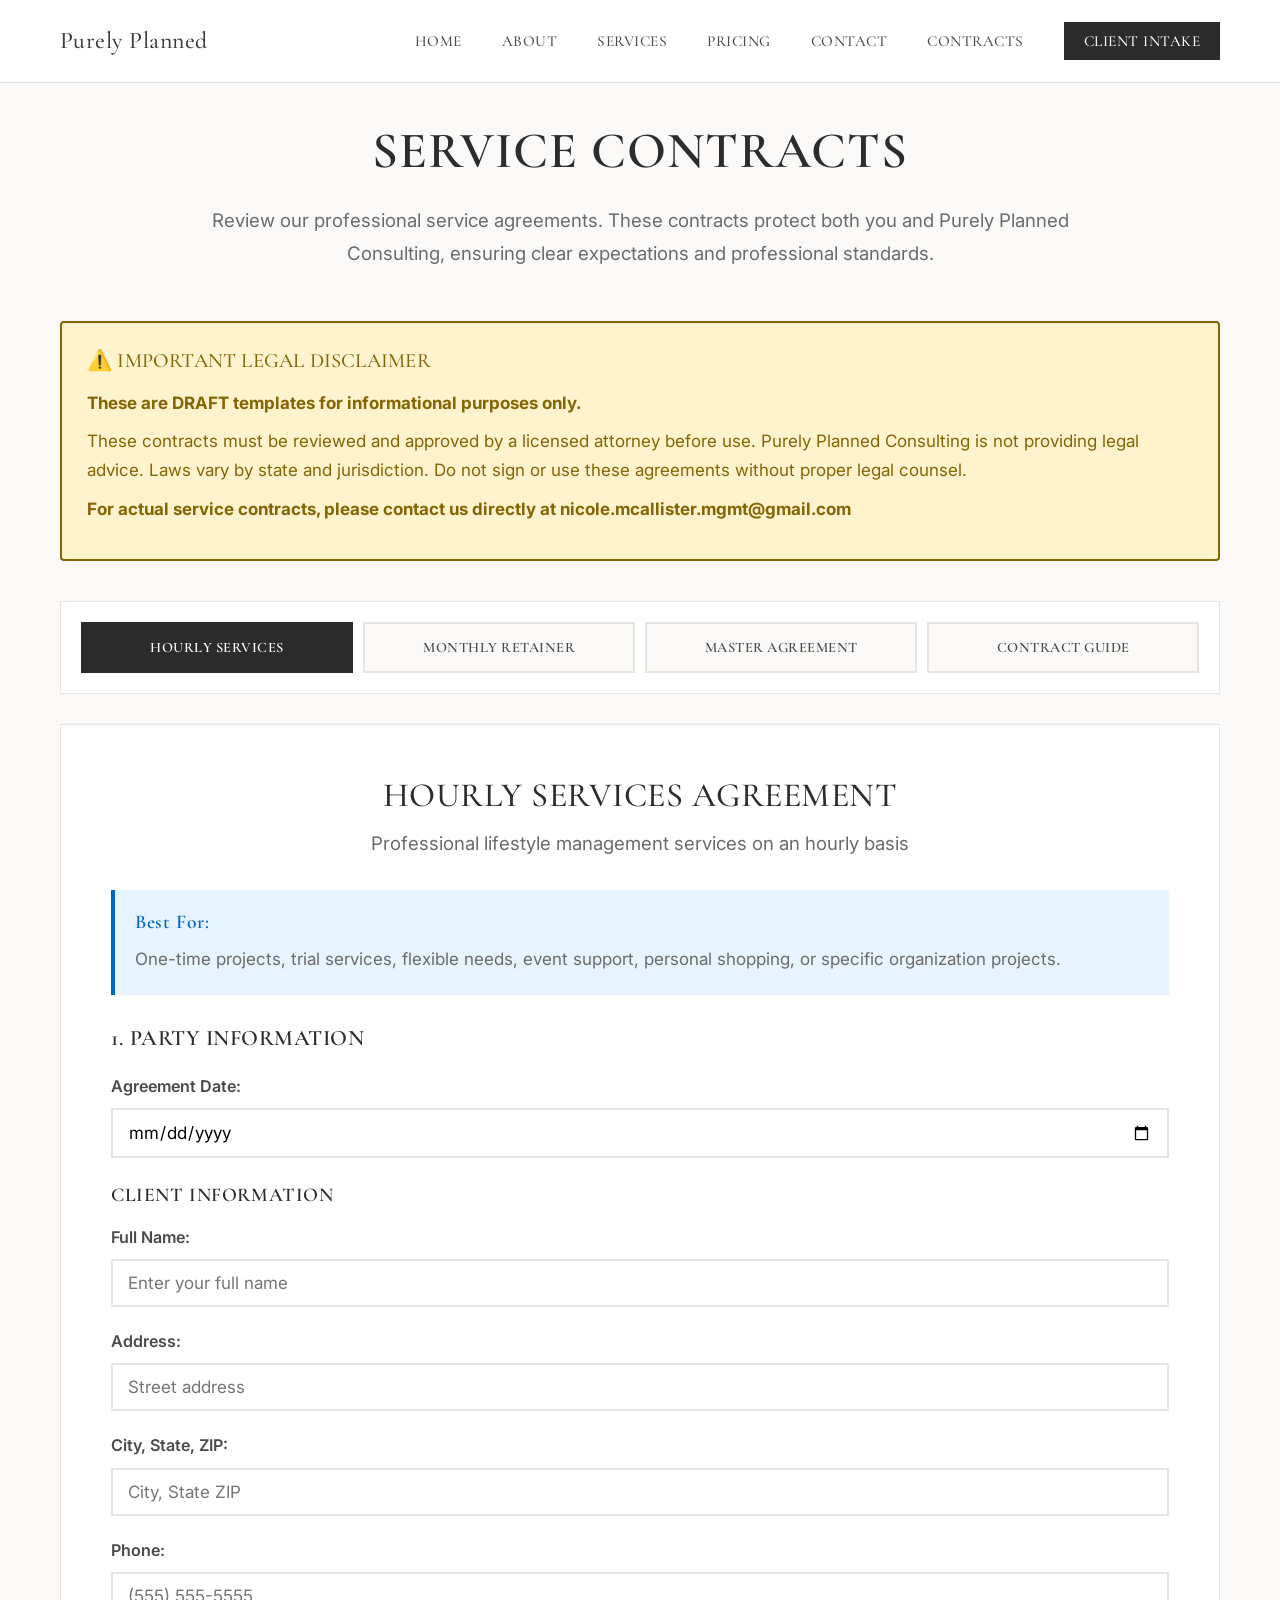
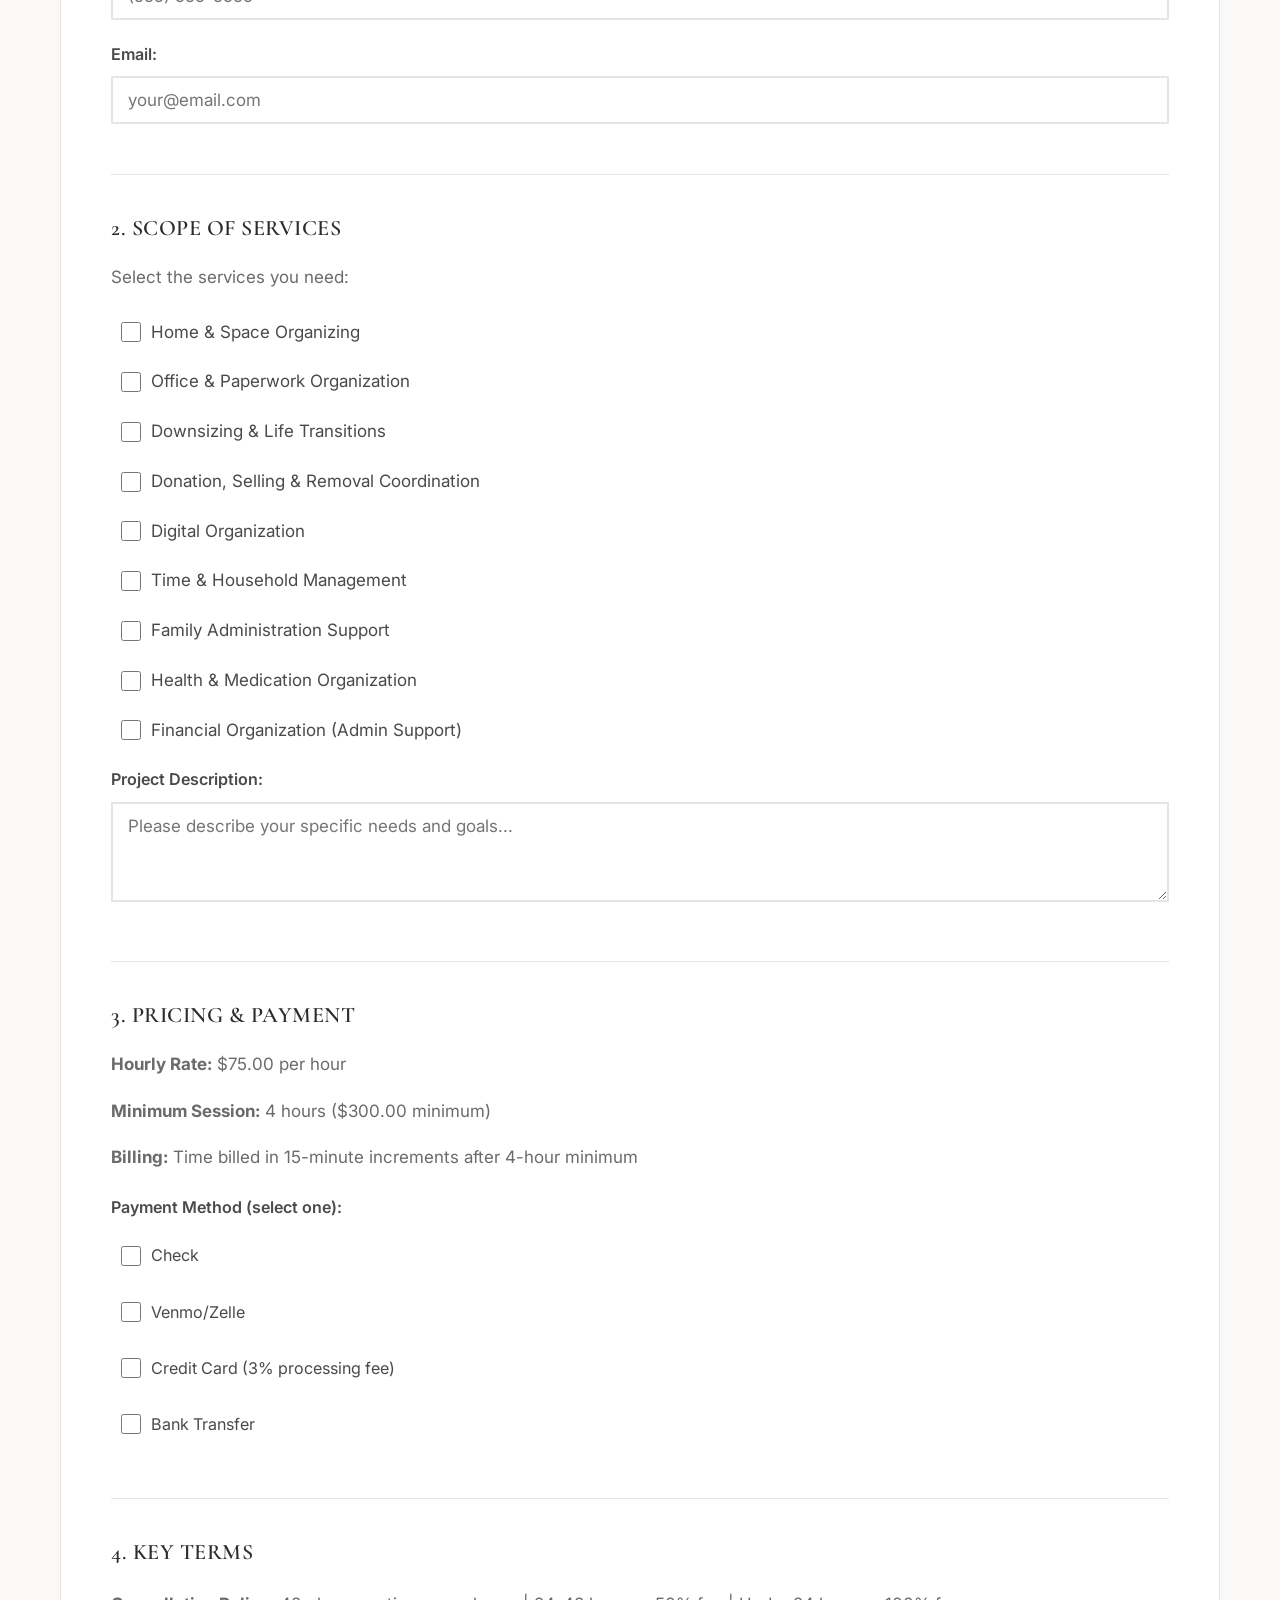
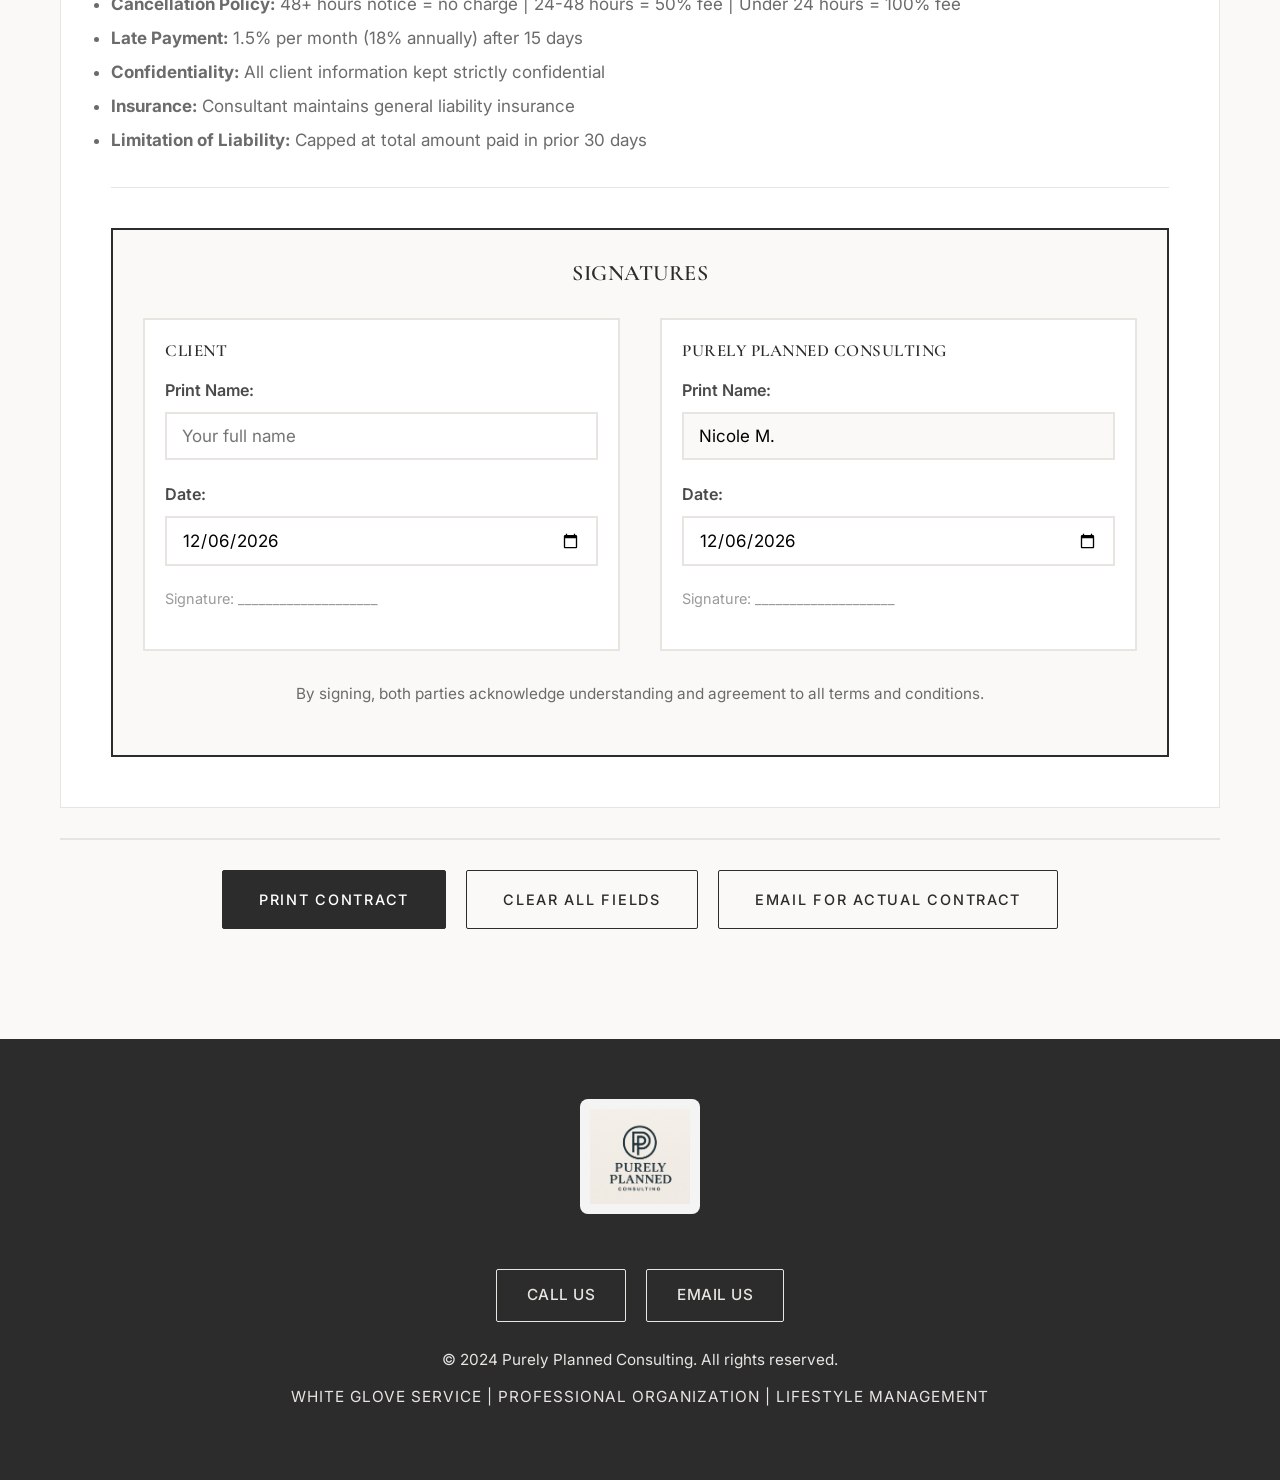
==== commit 08105ea1: "Replace services with 9 new organizing-focused offerings - Replace 8 old services (Snow Bird, High-R" ====
--- a/contracts.html
+++ b/contracts.html
@@ -344,8 +344,6 @@
             <div class="contract-tabs">
                 <button class="tab-button active" data-contract="hourly">Hourly Services</button>
                 <button class="tab-button" data-contract="retainer">Monthly Retainer</button>
-                <button class="tab-button" data-contract="relocation">Relocation</button>
-                <button class="tab-button" data-contract="snowbird">Snow Bird</button>
                 <button class="tab-button" data-contract="master">Master Agreement</button>
                 <button class="tab-button" data-contract="guide">Contract Guide</button>
             </div>
@@ -406,11 +404,15 @@
                         <p style="margin-bottom: 15px;">Select the services you need:</p>
 
                         <div class="checkbox-group-contract">
-                            <label><input type="checkbox" name="hourly-services" value="home-organization"> Home Organization</label>
-                            <label><input type="checkbox" name="hourly-services" value="lifestyle-consulting"> Lifestyle Consulting</label>
-                            <label><input type="checkbox" name="hourly-services" value="event-planning"> Event Planning & Hospitality Support</label>
-                            <label><input type="checkbox" name="hourly-services" value="personal-shopping"> Personal Shopping & Errands</label>
-                            <label><input type="checkbox" name="hourly-services" value="concierge"> Concierge Services</label>
+                            <label><input type="checkbox" name="hourly-services" value="home-space-organizing"> Home & Space Organizing</label>
+                            <label><input type="checkbox" name="hourly-services" value="office-paperwork-organization"> Office & Paperwork Organization</label>
+                            <label><input type="checkbox" name="hourly-services" value="downsizing-life-transitions"> Downsizing & Life Transitions</label>
+                            <label><input type="checkbox" name="hourly-services" value="donation-selling-removal"> Donation, Selling & Removal Coordination</label>
+                            <label><input type="checkbox" name="hourly-services" value="digital-organization"> Digital Organization</label>
+                            <label><input type="checkbox" name="hourly-services" value="time-household-management"> Time & Household Management</label>
+                            <label><input type="checkbox" name="hourly-services" value="family-administration"> Family Administration Support</label>
+                            <label><input type="checkbox" name="hourly-services" value="health-medication-organization"> Health & Medication Organization</label>
+                            <label><input type="checkbox" name="hourly-services" value="financial-organization"> Financial Organization (Admin Support)</label>
                         </div>
 
                         <div class="contract-field">
@@ -512,91 +514,6 @@
                     </div>
                 </div>
 
-                <div id="relocation-contract" class="contract-content">
-                    <h2 class="contract-title">Relocation Services Agreement</h2>
-                    <p class="contract-subtitle">Complete moving project management from planning through setup</p>
-
-                    <div class="info-box">
-                        <h4>Best For:</h4>
-                        <p>Local or long-distance moves, executive relocations, downsizing projects. Comprehensive coordination from pre-move planning through final setup.</p>
-                    </div>
-
-                    <p style="text-align: center; padding: 60px; color: var(--color-medium-gray);">
-                        <strong>Relocation Services Agreement</strong><br><br>
-                        For the complete relocation agreement with multi-phase timelines, vendor coordination protocols, and comprehensive scope options,<br>
-                        please contact us at <a href="mailto:nicole.mcallister.mgmt@gmail.com">nicole.mcallister.mgmt@gmail.com</a>
-                    </p>
-
-                    <div class="contract-section">
-                        <h3 class="section-heading">Service Phases</h3>
-                        <ul style="line-height: 2; color: var(--color-medium-gray);">
-                            <li><strong>Phase 1 - Pre-Move Planning:</strong> Assessment, decluttering, timeline creation, vendor selection</li>
-                            <li><strong>Phase 2 - Packing:</strong> Coordination, supervision, inventory system, special items handling</li>
-                            <li><strong>Phase 3 - Move Day:</strong> On-site supervision, mover coordination, problem-solving</li>
-                            <li><strong>Phase 4 - Unpacking & Setup:</strong> Organization, placement, home setup, final walkthrough</li>
-                        </ul>
-                    </div>
-
-                    <div class="contract-section">
-                        <h3 class="section-heading">Pricing Options</h3>
-                        <ul style="line-height: 2; color: var(--color-medium-gray);">
-                            <li><strong>Flat Fee Package:</strong> Starting at $2,000 for local moves (based on scope)</li>
-                            <li><strong>Hourly Rate:</strong> $75/hour (estimated hours provided upfront)</li>
-                            <li><strong>Hybrid:</strong> Fixed fee for planning + hourly for execution</li>
-                        </ul>
-                    </div>
-                </div>
-
-                <div id="snowbird-contract" class="contract-content">
-                    <h2 class="contract-title">Snow Bird Seasonal Services</h2>
-                    <p class="contract-subtitle">Property management for seasonal residents</p>
-
-                    <div class="info-box">
-                        <h4>Best For:</h4>
-                        <p>Clients who split time between two properties (3-6 months each). Perfect for snowbirds heading to Florida, Arizona, or California for winter/summer seasons.</p>
-                    </div>
-
-                    <p style="text-align: center; padding: 60px; color: var(--color-medium-gray);">
-                        <strong>Snow Bird Seasonal Services Agreement</strong><br><br>
-                        For the complete snow bird agreement with property opening/closing protocols, emergency response procedures, and seasonal package pricing,<br>
-                        please contact us at <a href="mailto:nicole.mcallister.mgmt@gmail.com">nicole.mcallister.mgmt@gmail.com</a>
-                    </p>
-
-                    <div class="contract-section">
-                        <h3 class="section-heading">Included Services</h3>
-
-                        <h4 style="margin: 20px 0 10px; color: var(--color-black);">Property Closing (Before Departure)</h4>
-                        <ul style="line-height: 2; color: var(--color-medium-gray);">
-                            <li>Deep cleaning coordination</li>
-                            <li>Pack and store seasonal items</li>
-                            <li>Adjust utilities, water, HVAC</li>
-                            <li>Security system setup</li>
-                            <li>Mail hold/forwarding</li>
-                            <li>Final walkthrough</li>
-                        </ul>
-
-                        <h4 style="margin: 20px 0 10px; color: var(--color-black);">Property Opening (Before Arrival)</h4>
-                        <ul style="line-height: 2; color: var(--color-medium-gray);">
-                            <li>Pre-arrival deep cleaning</li>
-                            <li>Turn on utilities 48 hours ahead</li>
-                            <li>Test all systems</li>
-                            <li>Grocery shopping and restocking</li>
-                            <li>Unpack seasonal items</li>
-                            <li>Welcome home preparation</li>
-                        </ul>
-
-                        <h4 style="margin: 20px 0 10px; color: var(--color-black);">During Absence</h4>
-                        <ul style="line-height: 2; color: var(--color-medium-gray);">
-                            <li>Weekly, bi-weekly, or monthly property checks</li>
-                            <li>Visual inspection for issues</li>
-                            <li>Run water and flush toilets</li>
-                            <li>Mail and package collection</li>
-                            <li>Vendor coordination (landscaping, pool, snow removal)</li>
-                            <li>Emergency response 24/7</li>
-                        </ul>
-                    </div>
-                </div>
-
                 <div id="master-contract" class="contract-content">
                     <h2 class="contract-title">Master Services Agreement & NDA</h2>
                     <p class="contract-subtitle">Comprehensive confidentiality and service terms</p>
@@ -647,8 +564,8 @@
                         <div style="background-color: var(--color-off-white); padding: 30px; margin: 20px 0;">
                             <h4 style="color: var(--color-black); margin-bottom: 15px;">Is this a one-time project?</h4>
                             <ul style="line-height: 2; color: var(--color-medium-gray);">
-                                <li><strong>Moving/Relocation?</strong> → Use <strong>Relocation Services Agreement</strong></li>
-                                <li><strong>Other single project?</strong> → Use <strong>Hourly Services Agreement</strong></li>
+                                <li><strong>Single organizing project?</strong> → Use <strong>Hourly Services Agreement</strong></li>
+                                <li><strong>Downsizing or transition?</strong> → Use <strong>Hourly Services Agreement</strong></li>
                             </ul>
                         </div>
 
@@ -656,7 +573,6 @@
                             <h4 style="color: var(--color-black); margin-bottom: 15px;">Is this ongoing service?</h4>
                             <ul style="line-height: 2; color: var(--color-medium-gray);">
                                 <li><strong>20+ hours per month?</strong> → Use <strong>Monthly Retainer Agreement</strong></li>
-                                <li><strong>Seasonal/two properties?</strong> → Use <strong>Snow Bird Services Agreement</strong></li>
                                 <li><strong>Less than 20 hours/month?</strong> → Use <strong>Hourly Services Agreement</strong></li>
                             </ul>
                         </div>
@@ -674,18 +590,12 @@
                         <h3 class="section-heading">What's Included in Each Contract</h3>
 
                         <h4 style="margin: 20px 0 10px; color: var(--color-black);">1. Hourly Services Agreement</h4>
-                        <p style="color: var(--color-medium-gray); margin-bottom: 15px;">✓ $75/hour | 4-hour minimum | Flexible services | Cancellation policy | Confidentiality</p>
+                        <p style="color: var(--color-medium-gray); margin-bottom: 15px;">✓ $75/hour | 4-hour minimum | All organizing services | Cancellation policy | Confidentiality</p>
 
                         <h4 style="margin: 20px 0 10px; color: var(--color-black);">2. Monthly Retainer Agreement</h4>
                         <p style="color: var(--color-medium-gray); margin-bottom: 15px;">✓ Discounted rates | Priority scheduling | Hour packages | Rollover options | Monthly reports</p>
 
-                        <h4 style="margin: 20px 0 10px; color: var(--color-black);">3. Relocation Services</h4>
-                        <p style="color: var(--color-medium-gray); margin-bottom: 15px;">✓ Multi-phase timeline | Vendor coordination | Packing supervision | Move day support | Setup</p>
-
-                        <h4 style="margin: 20px 0 10px; color: var(--color-black);">4. Snow Bird Services</h4>
-                        <p style="color: var(--color-medium-gray); margin-bottom: 15px;">✓ Property opening/closing | Regular checks | Emergency response | Vendor oversight | Travel prep</p>
-
-                        <h4 style="margin: 20px 0 10px; color: var(--color-black);">5. Master Agreement & NDA</h4>
+                        <h4 style="margin: 20px 0 10px; color: var(--color-black);">3. Master Agreement & NDA</h4>
                         <p style="color: var(--color-medium-gray); margin-bottom: 15px;">✓ Comprehensive NDA | Executive privacy | No photography | Indefinite confidentiality</p>
                     </div>
 
--- a/styles.css
+++ b/styles.css
@@ -549,6 +549,26 @@
     font-weight: bold;
 }
 
+.service-note {
+    margin-top: 20px;
+    padding: 15px 20px;
+    background-color: var(--color-ivory);
+    border-left: 3px solid var(--color-taupe);
+    border-radius: 4px;
+    font-size: 0.9rem;
+}
+
+.service-note p {
+    margin: 0;
+    color: var(--color-medium-gray);
+    font-size: 0.9rem;
+    line-height: 1.6;
+}
+
+.service-note strong {
+    color: var(--color-dark-gray);
+}
+
 /* ==========================================
    PRICING SECTION
    ========================================== */
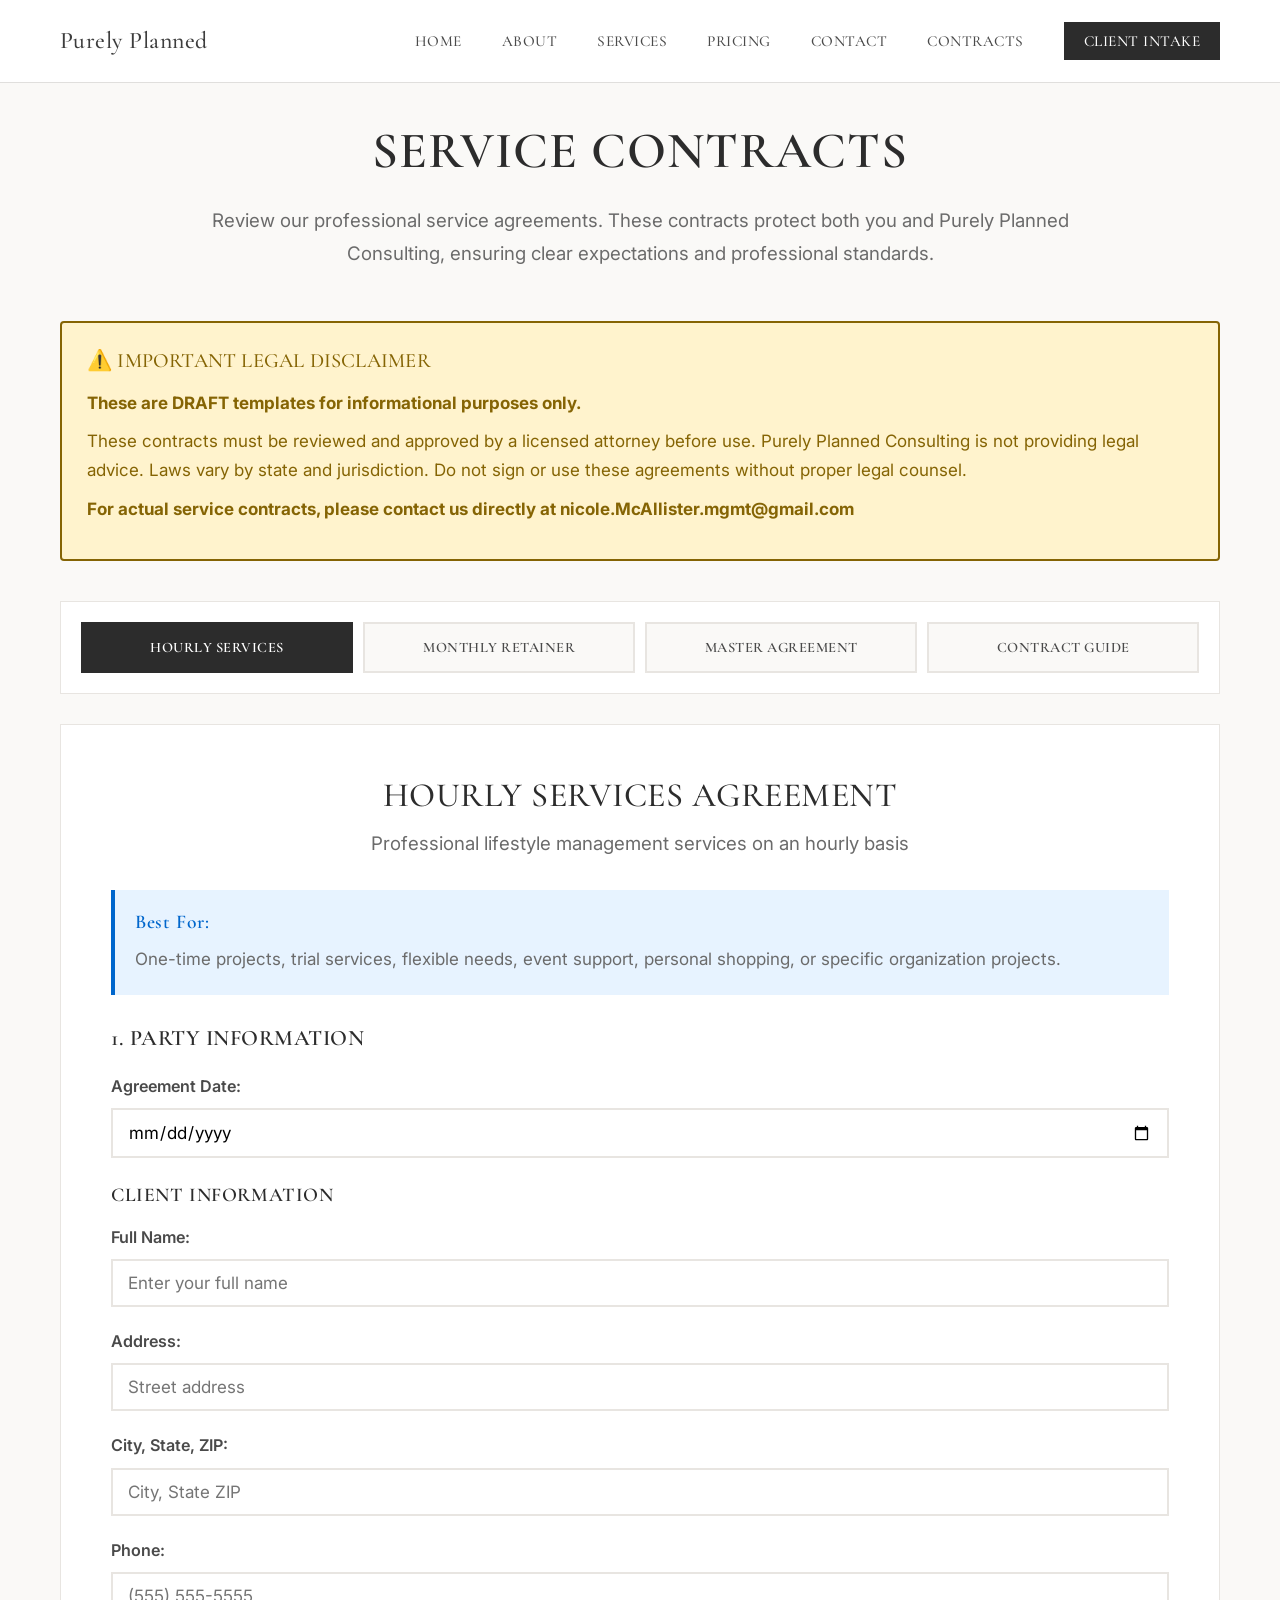
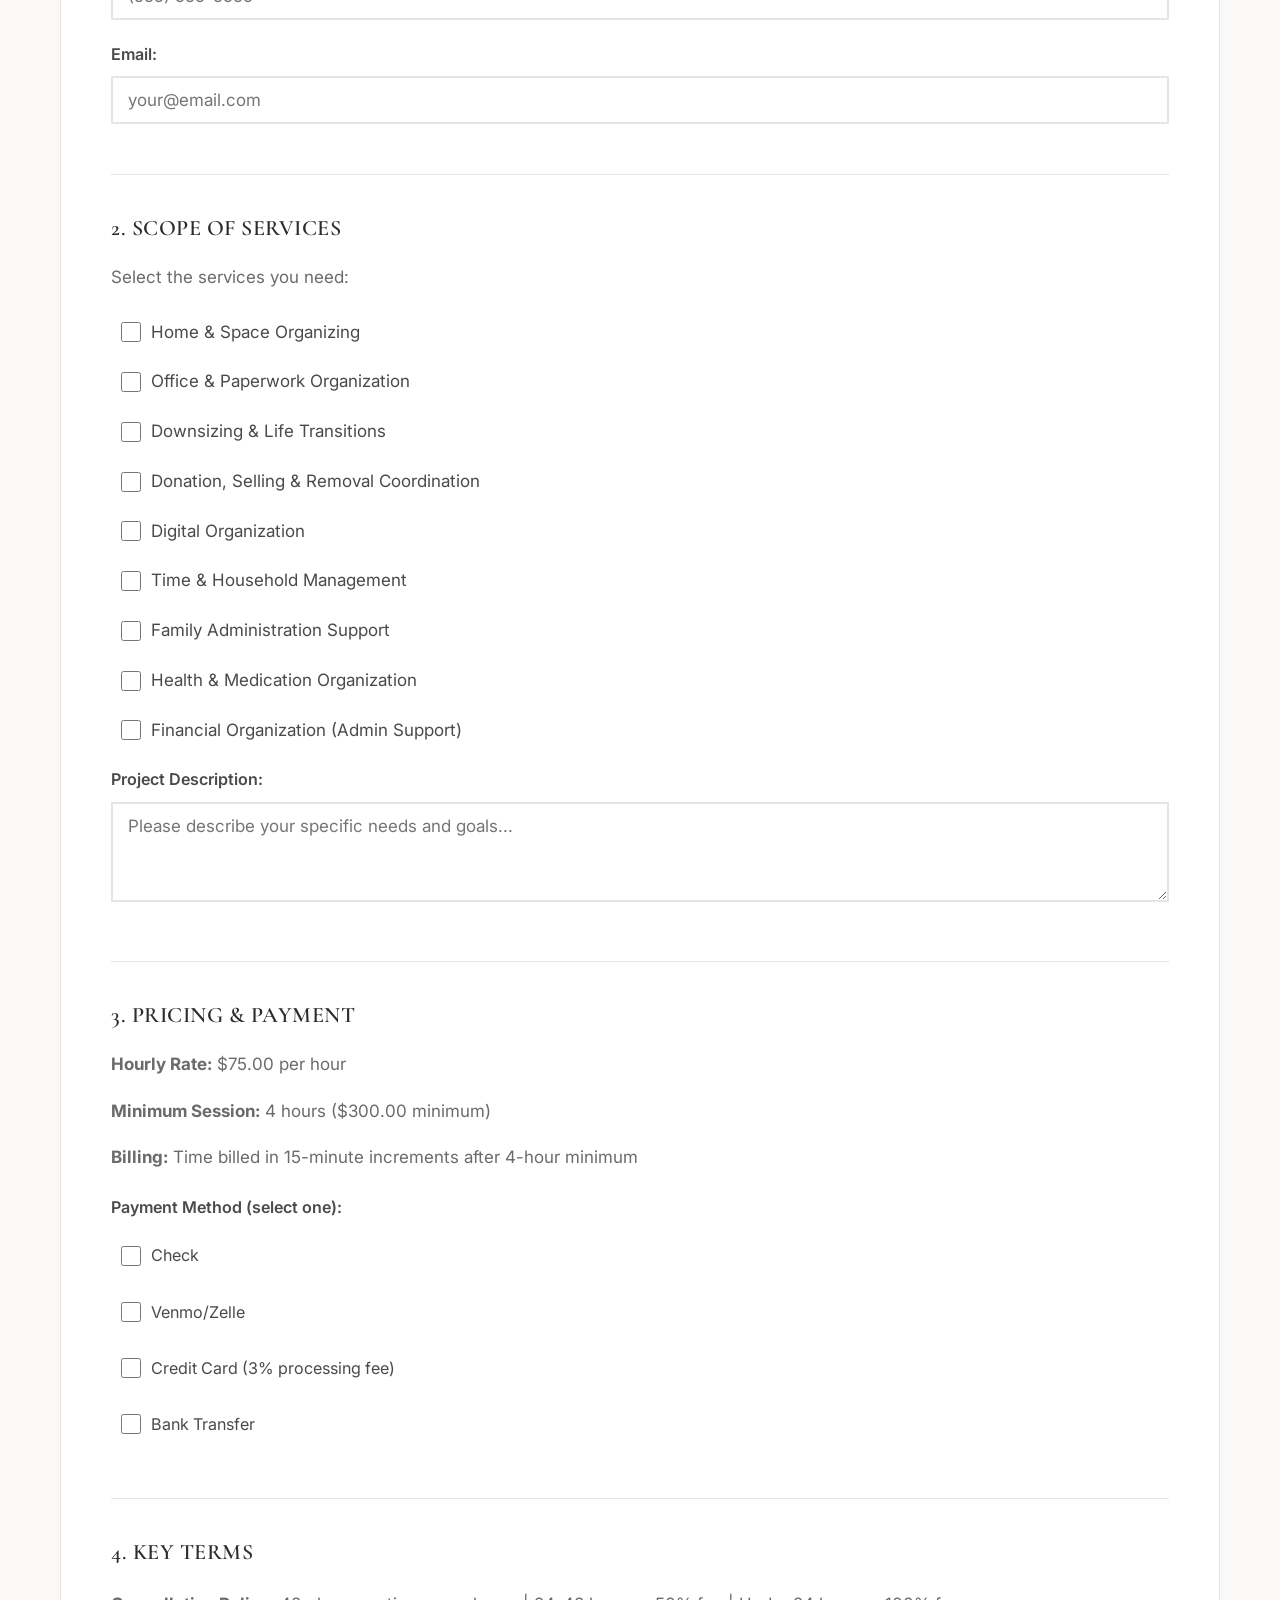
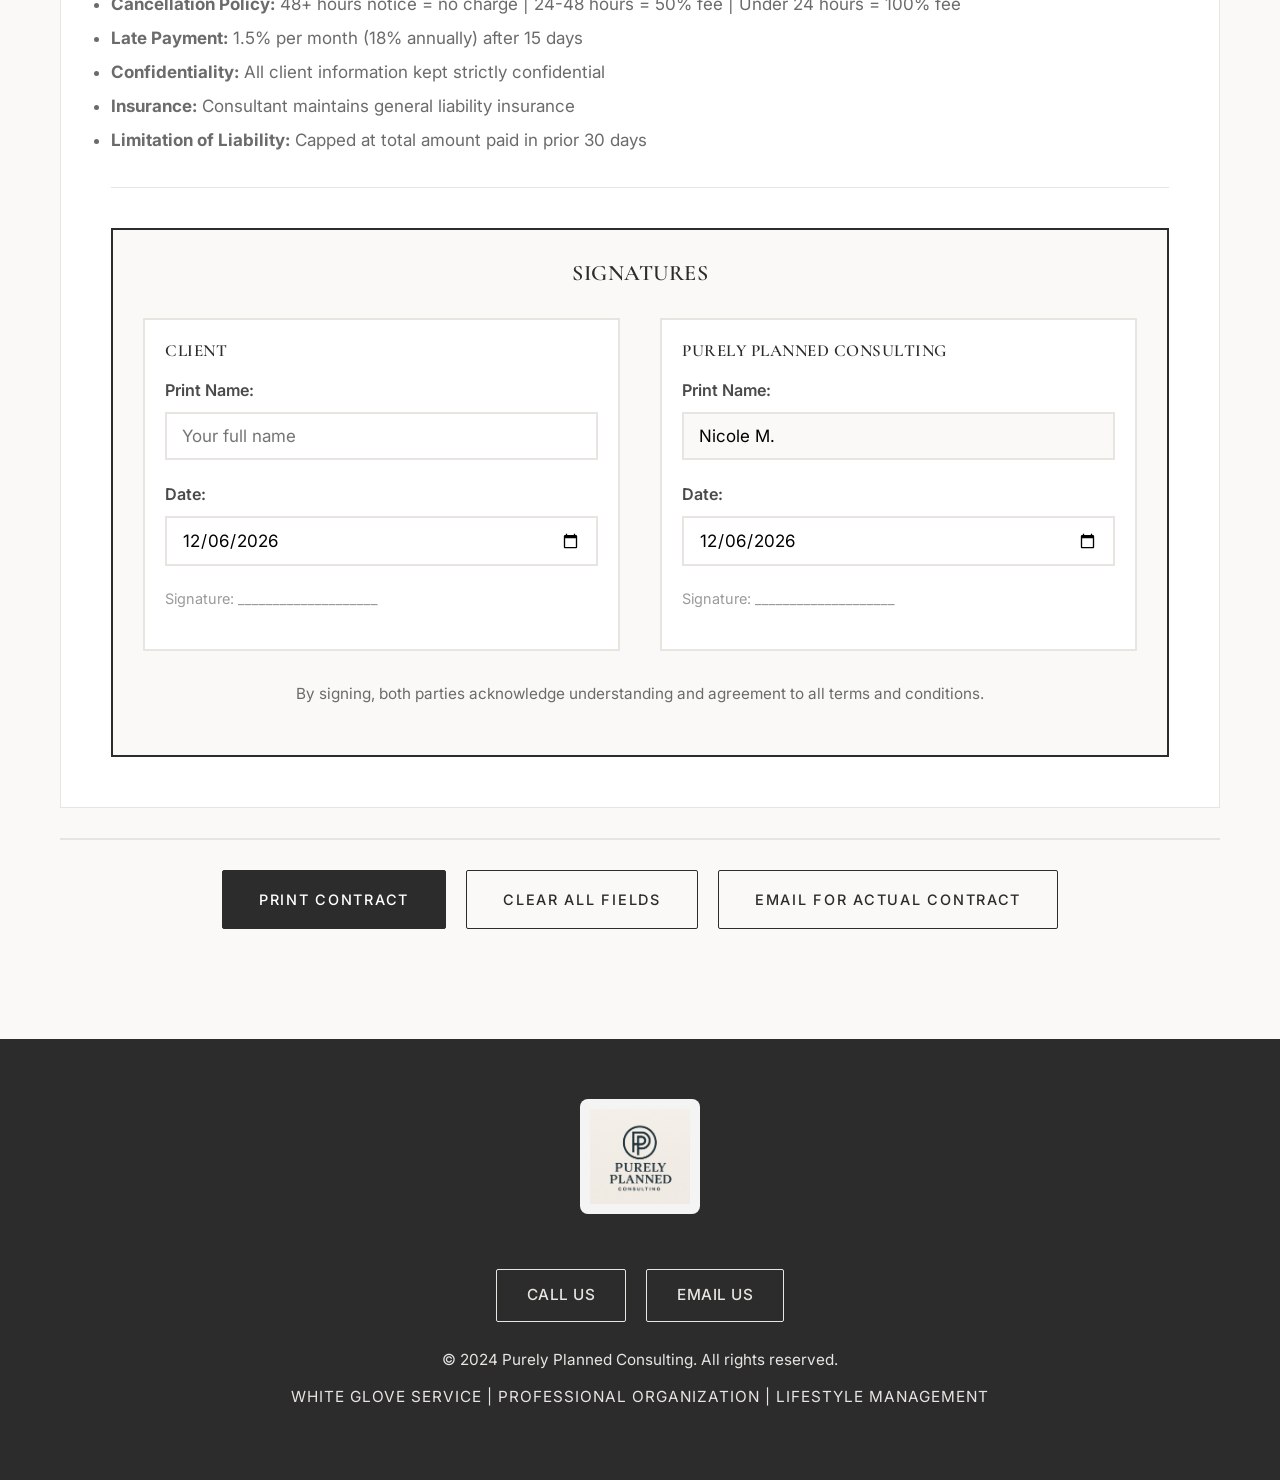
==== commit c6d1f2b0: "Fix email to nicole.McAllister.mgmt@gmail.com everywhere Corrected misspelled "mccalister" variant i" ====
--- a/contracts.html
+++ b/contracts.html
@@ -337,7 +337,7 @@
                 <h3>⚠️ IMPORTANT LEGAL DISCLAIMER</h3>
                 <p><strong>These are DRAFT templates for informational purposes only.</strong></p>
                 <p>These contracts must be reviewed and approved by a licensed attorney before use. Purely Planned Consulting is not providing legal advice. Laws vary by state and jurisdiction. Do not sign or use these agreements without proper legal counsel.</p>
-                <p><strong>For actual service contracts, please contact us directly at nicole.mcallister.mgmt@gmail.com</strong></p>
+                <p><strong>For actual service contracts, please contact us directly at nicole.McAllister.mgmt@gmail.com</strong></p>
             </div>
 
             <!-- Contract Tabs -->
@@ -497,7 +497,7 @@
                     <p style="text-align: center; padding: 60px; color: var(--color-medium-gray);">
                         <strong>Monthly Retainer Agreement</strong><br><br>
                         For the complete retainer agreement with customizable hour packages, pricing tiers, and comprehensive terms,<br>
-                        please contact us at <a href="mailto:nicole.mcallister.mgmt@gmail.com">nicole.mcallister.mgmt@gmail.com</a>
+                        please contact us at <a href="mailto:nicole.McAllister.mgmt@gmail.com">nicole.McAllister.mgmt@gmail.com</a>
                     </p>
 
                     <div class="contract-section">
@@ -526,7 +526,7 @@
                     <p style="text-align: center; padding: 60px; color: var(--color-medium-gray);">
                         <strong>Master Services Agreement & Non-Disclosure Agreement</strong><br><br>
                         For the complete master agreement with comprehensive confidentiality provisions, professional standards, and umbrella terms for all services,<br>
-                        please contact us at <a href="mailto:nicole.mcallister.mgmt@gmail.com">nicole.mcallister.mgmt@gmail.com</a>
+                        please contact us at <a href="mailto:nicole.McAllister.mgmt@gmail.com">nicole.McAllister.mgmt@gmail.com</a>
                     </p>
 
                     <div class="contract-section">
@@ -605,7 +605,7 @@
                             <li>Review the appropriate contract for your needs</li>
                             <li>Fill in your information in the fillable fields (optional)</li>
                             <li>Print or download for your records</li>
-                            <li>Contact us at <a href="mailto:nicole.mcallister.mgmt@gmail.com">nicole.mcallister.mgmt@gmail.com</a> to discuss</li>
+                            <li>Contact us at <a href="mailto:nicole.McAllister.mgmt@gmail.com">nicole.McAllister.mgmt@gmail.com</a> to discuss</li>
                             <li>Schedule initial consultation to finalize terms</li>
                             <li>Sign attorney-reviewed final agreement before services begin</li>
                         </ol>
@@ -623,7 +623,7 @@
             <div class="contract-actions">
                 <button class="btn btn-primary" onclick="window.print()">Print Contract</button>
                 <button class="btn btn-secondary" onclick="clearAllFields()">Clear All Fields</button>
-                <a href="mailto:nicole.mcallister.mgmt@gmail.com?subject=Service Contract Inquiry" class="btn btn-secondary">Email for Actual Contract</a>
+                <a href="mailto:nicole.McAllister.mgmt@gmail.com?subject=Service Contract Inquiry" class="btn btn-secondary">Email for Actual Contract</a>
             </div>
 
         </div>
@@ -636,7 +636,7 @@
                 <img src="nicole.png" alt="Purely Planned Consulting" class="footer-logo">
                 <div class="footer-contact-buttons">
                     <a href="tel:443-280-9329" class="btn btn-footer">Call Us</a>
-                    <a href="mailto:nicole.mccalister.mgmt@gmail.com" class="btn btn-footer">Email Us</a>
+                    <a href="mailto:nicole.McAllister.mgmt@gmail.com" class="btn btn-footer">Email Us</a>
                 </div>
                 <p>&copy; 2024 Purely Planned Consulting. All rights reserved.</p>
                 <p class="footer-tagline">White Glove Service | Professional Organization | Lifestyle Management</p>
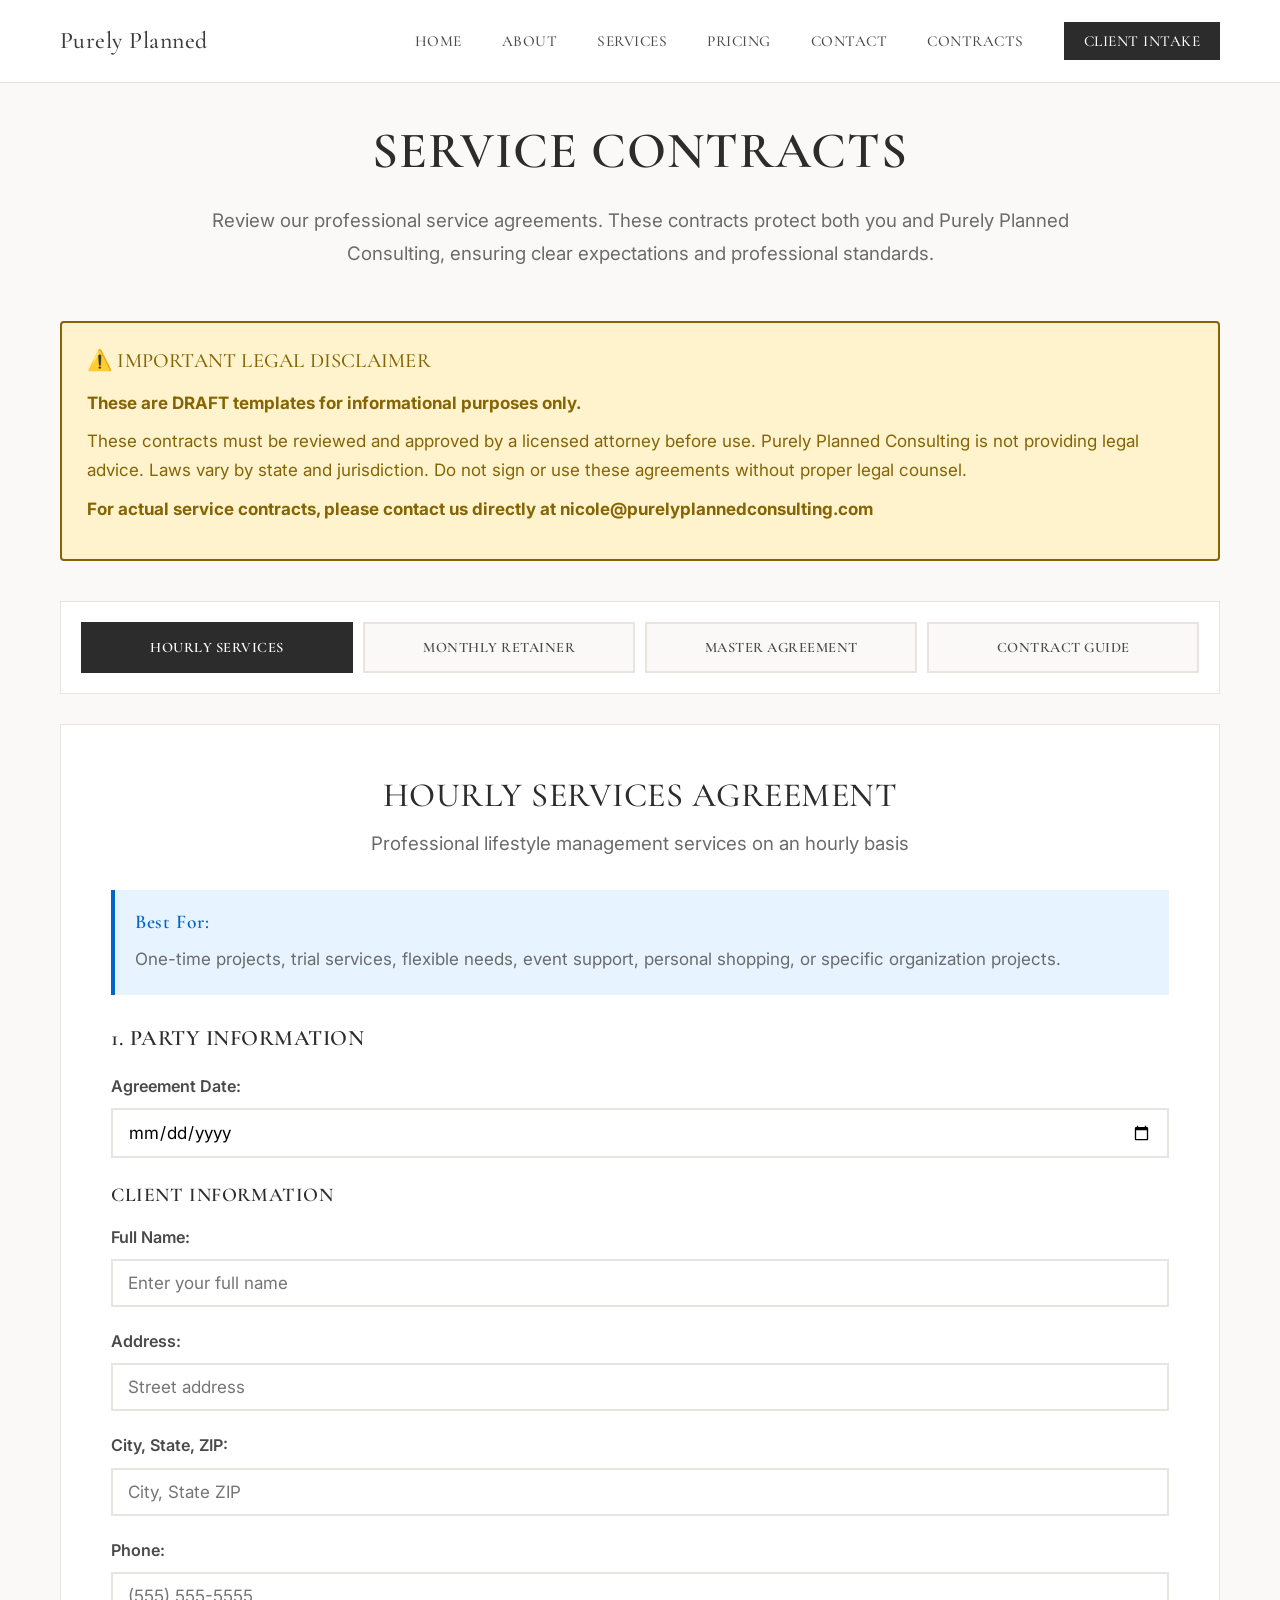
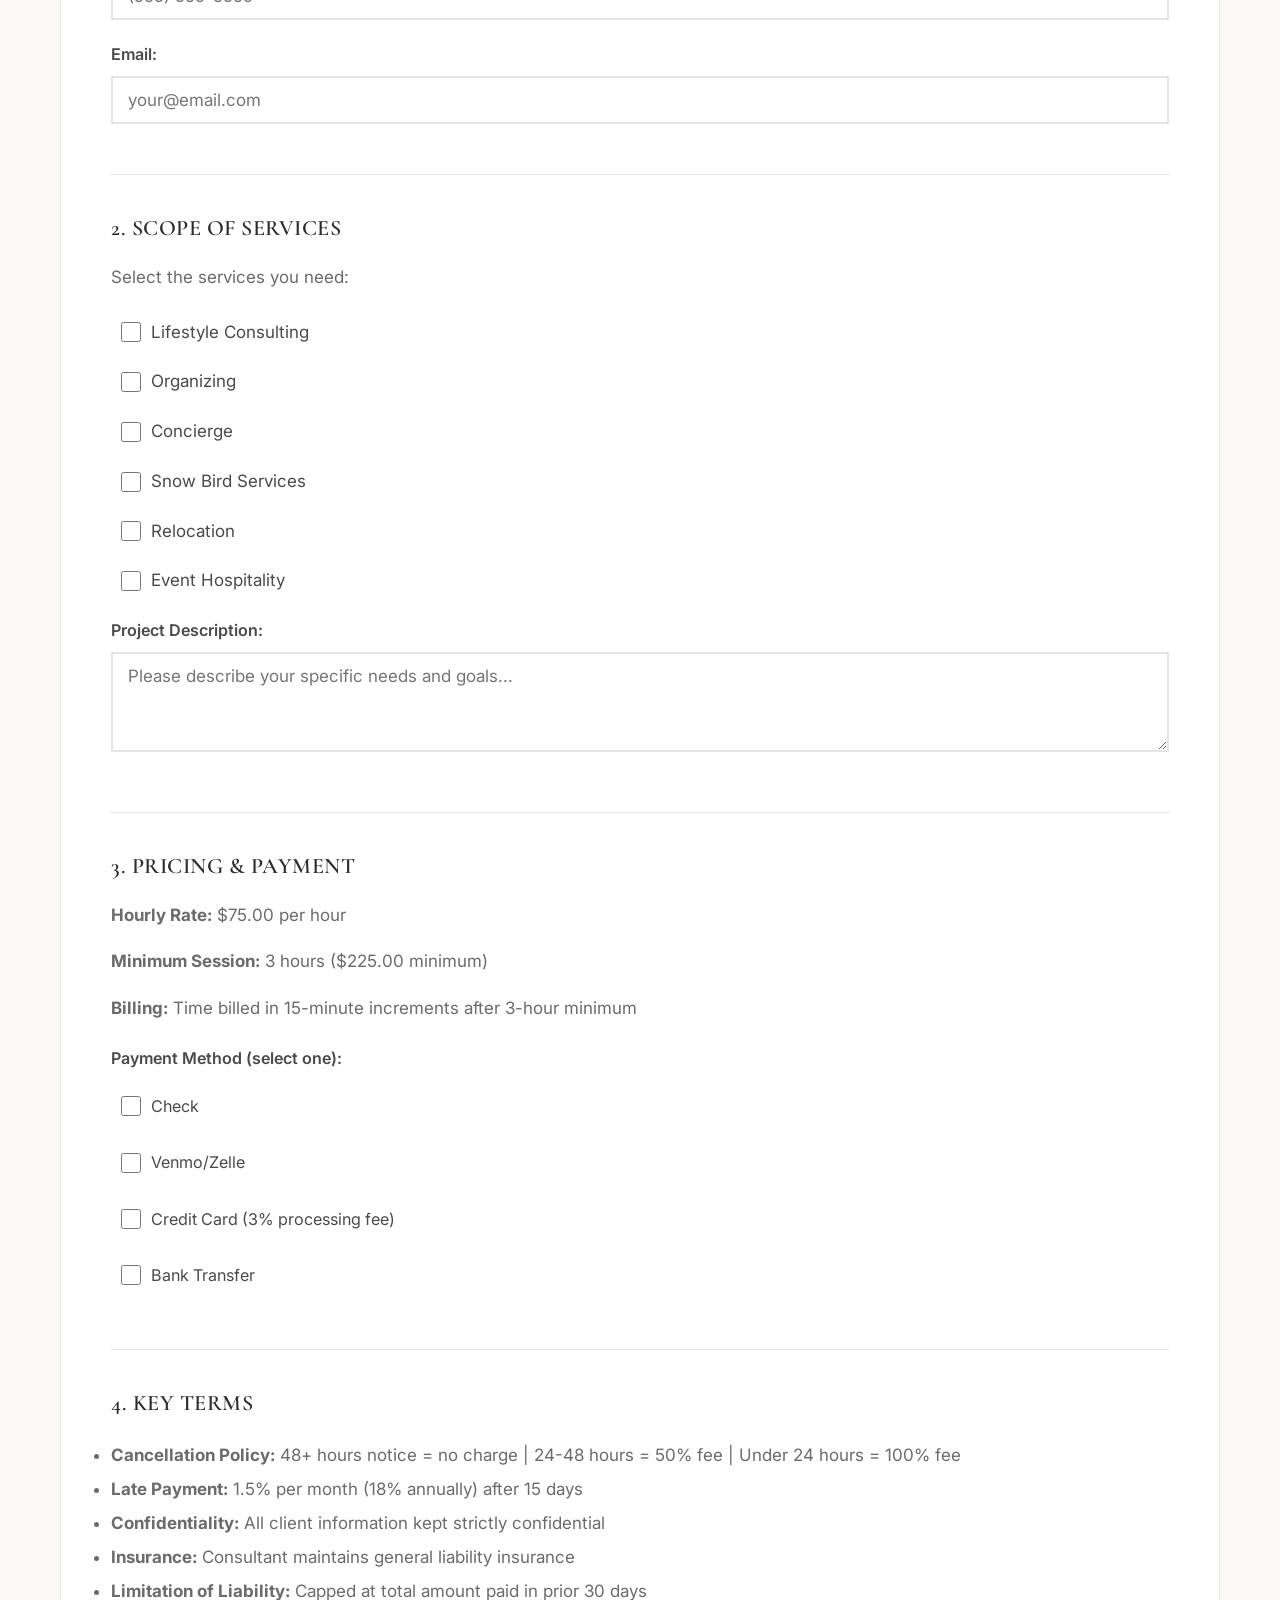
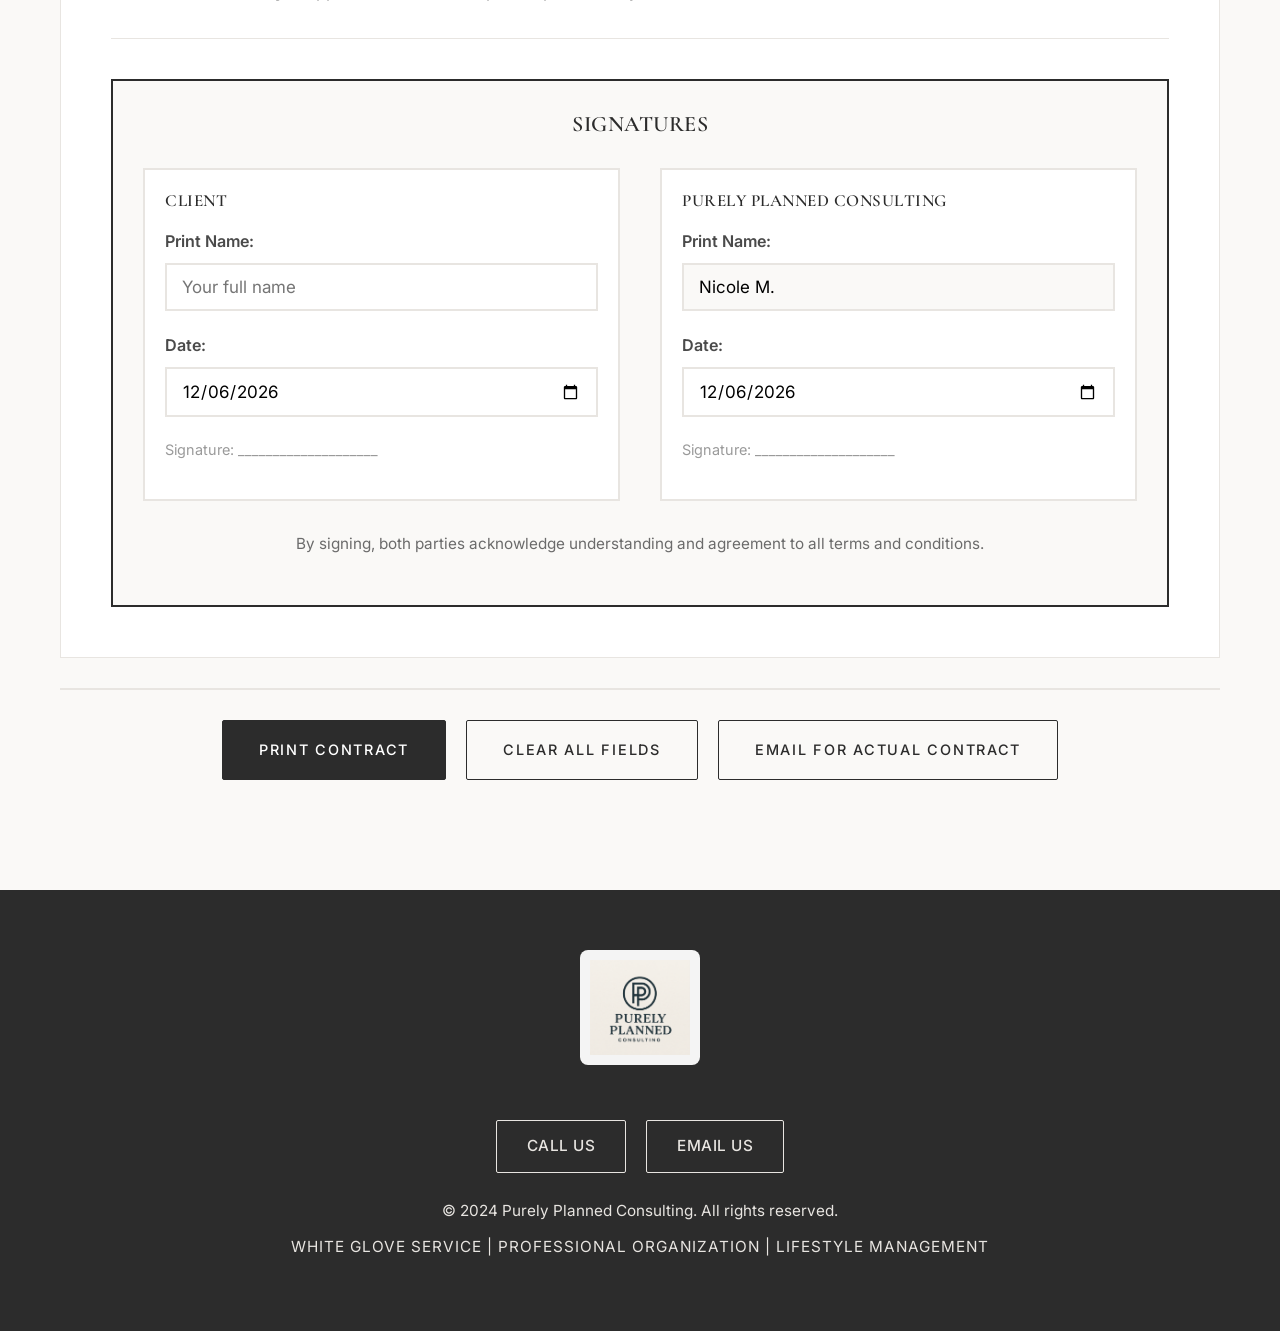
==== commit 7f9a2c6c: "Update email, remove licensed/bonded, change to 3-hour minimum - Change email to nicole@purelyplanne" ====
--- a/contracts.html
+++ b/contracts.html
@@ -337,7 +337,7 @@
                 <h3>⚠️ IMPORTANT LEGAL DISCLAIMER</h3>
                 <p><strong>These are DRAFT templates for informational purposes only.</strong></p>
                 <p>These contracts must be reviewed and approved by a licensed attorney before use. Purely Planned Consulting is not providing legal advice. Laws vary by state and jurisdiction. Do not sign or use these agreements without proper legal counsel.</p>
-                <p><strong>For actual service contracts, please contact us directly at nicole.McAllister.mgmt@gmail.com</strong></p>
+                <p><strong>For actual service contracts, please contact us directly at nicole@purelyplannedconsulting.com</strong></p>
             </div>
 
             <!-- Contract Tabs -->
@@ -404,15 +404,12 @@
                         <p style="margin-bottom: 15px;">Select the services you need:</p>
 
                         <div class="checkbox-group-contract">
-                            <label><input type="checkbox" name="hourly-services" value="home-space-organizing"> Home & Space Organizing</label>
-                            <label><input type="checkbox" name="hourly-services" value="office-paperwork-organization"> Office & Paperwork Organization</label>
-                            <label><input type="checkbox" name="hourly-services" value="downsizing-life-transitions"> Downsizing & Life Transitions</label>
-                            <label><input type="checkbox" name="hourly-services" value="donation-selling-removal"> Donation, Selling & Removal Coordination</label>
-                            <label><input type="checkbox" name="hourly-services" value="digital-organization"> Digital Organization</label>
-                            <label><input type="checkbox" name="hourly-services" value="time-household-management"> Time & Household Management</label>
-                            <label><input type="checkbox" name="hourly-services" value="family-administration"> Family Administration Support</label>
-                            <label><input type="checkbox" name="hourly-services" value="health-medication-organization"> Health & Medication Organization</label>
-                            <label><input type="checkbox" name="hourly-services" value="financial-organization"> Financial Organization (Admin Support)</label>
+                            <label><input type="checkbox" name="hourly-services" value="lifestyle-consulting"> Lifestyle Consulting</label>
+                            <label><input type="checkbox" name="hourly-services" value="organizing"> Organizing</label>
+                            <label><input type="checkbox" name="hourly-services" value="concierge"> Concierge</label>
+                            <label><input type="checkbox" name="hourly-services" value="snow-bird"> Snow Bird Services</label>
+                            <label><input type="checkbox" name="hourly-services" value="relocation"> Relocation</label>
+                            <label><input type="checkbox" name="hourly-services" value="event-hospitality"> Event Hospitality</label>
                         </div>
 
                         <div class="contract-field">
@@ -425,8 +422,8 @@
                     <div class="contract-section">
                         <h3 class="section-heading">3. Pricing & Payment</h3>
                         <p><strong>Hourly Rate:</strong> $75.00 per hour</p>
-                        <p><strong>Minimum Session:</strong> 4 hours ($300.00 minimum)</p>
-                        <p><strong>Billing:</strong> Time billed in 15-minute increments after 4-hour minimum</p>
+                        <p><strong>Minimum Session:</strong> 3 hours ($225.00 minimum)</p>
+                        <p><strong>Billing:</strong> Time billed in 15-minute increments after 3-hour minimum</p>
 
                         <div class="contract-field" style="margin-top: 20px;">
                             <label>Payment Method (select one):</label>
@@ -497,7 +494,7 @@
                     <p style="text-align: center; padding: 60px; color: var(--color-medium-gray);">
                         <strong>Monthly Retainer Agreement</strong><br><br>
                         For the complete retainer agreement with customizable hour packages, pricing tiers, and comprehensive terms,<br>
-                        please contact us at <a href="mailto:nicole.McAllister.mgmt@gmail.com">nicole.McAllister.mgmt@gmail.com</a>
+                        please contact us at <a href="mailto:nicole@purelyplannedconsulting.com">nicole@purelyplannedconsulting.com</a>
                     </p>
 
                     <div class="contract-section">
@@ -526,7 +523,7 @@
                     <p style="text-align: center; padding: 60px; color: var(--color-medium-gray);">
                         <strong>Master Services Agreement & Non-Disclosure Agreement</strong><br><br>
                         For the complete master agreement with comprehensive confidentiality provisions, professional standards, and umbrella terms for all services,<br>
-                        please contact us at <a href="mailto:nicole.McAllister.mgmt@gmail.com">nicole.McAllister.mgmt@gmail.com</a>
+                        please contact us at <a href="mailto:nicole@purelyplannedconsulting.com">nicole@purelyplannedconsulting.com</a>
                     </p>
 
                     <div class="contract-section">
@@ -590,7 +587,7 @@
                         <h3 class="section-heading">What's Included in Each Contract</h3>
 
                         <h4 style="margin: 20px 0 10px; color: var(--color-black);">1. Hourly Services Agreement</h4>
-                        <p style="color: var(--color-medium-gray); margin-bottom: 15px;">✓ $75/hour | 4-hour minimum | All organizing services | Cancellation policy | Confidentiality</p>
+                        <p style="color: var(--color-medium-gray); margin-bottom: 15px;">✓ $75/hour | 3-hour minimum | All organizing services | Cancellation policy | Confidentiality</p>
 
                         <h4 style="margin: 20px 0 10px; color: var(--color-black);">2. Monthly Retainer Agreement</h4>
                         <p style="color: var(--color-medium-gray); margin-bottom: 15px;">✓ Discounted rates | Priority scheduling | Hour packages | Rollover options | Monthly reports</p>
@@ -605,7 +602,7 @@
                             <li>Review the appropriate contract for your needs</li>
                             <li>Fill in your information in the fillable fields (optional)</li>
                             <li>Print or download for your records</li>
-                            <li>Contact us at <a href="mailto:nicole.McAllister.mgmt@gmail.com">nicole.McAllister.mgmt@gmail.com</a> to discuss</li>
+                            <li>Contact us at <a href="mailto:nicole@purelyplannedconsulting.com">nicole@purelyplannedconsulting.com</a> to discuss</li>
                             <li>Schedule initial consultation to finalize terms</li>
                             <li>Sign attorney-reviewed final agreement before services begin</li>
                         </ol>
@@ -623,7 +620,7 @@
             <div class="contract-actions">
                 <button class="btn btn-primary" onclick="window.print()">Print Contract</button>
                 <button class="btn btn-secondary" onclick="clearAllFields()">Clear All Fields</button>
-                <a href="mailto:nicole.McAllister.mgmt@gmail.com?subject=Service Contract Inquiry" class="btn btn-secondary">Email for Actual Contract</a>
+                <a href="mailto:nicole@purelyplannedconsulting.com?subject=Service Contract Inquiry" class="btn btn-secondary">Email for Actual Contract</a>
             </div>
 
         </div>
@@ -636,7 +633,7 @@
                 <img src="nicole.png" alt="Purely Planned Consulting" class="footer-logo">
                 <div class="footer-contact-buttons">
                     <a href="tel:443-280-9329" class="btn btn-footer">Call Us</a>
-                    <a href="mailto:nicole.McAllister.mgmt@gmail.com" class="btn btn-footer">Email Us</a>
+                    <a href="mailto:nicole@purelyplannedconsulting.com" class="btn btn-footer">Email Us</a>
                 </div>
                 <p>&copy; 2024 Purely Planned Consulting. All rights reserved.</p>
                 <p class="footer-tagline">White Glove Service | Professional Organization | Lifestyle Management</p>
--- a/styles.css
+++ b/styles.css
@@ -305,8 +305,17 @@
 .hero-description {
     font-size: 1.1rem;
     color: var(--color-very-light-gray);
-    margin-bottom: 3rem;
+    margin-bottom: 1.5rem;
     font-weight: 300;
+}
+
+.hero-service-area {
+    font-size: 0.95rem;
+    color: var(--color-taupe);
+    margin-bottom: 2.5rem;
+    font-weight: 400;
+    letter-spacing: 0.1em;
+    text-transform: uppercase;
 }
 
 .hero-buttons {
